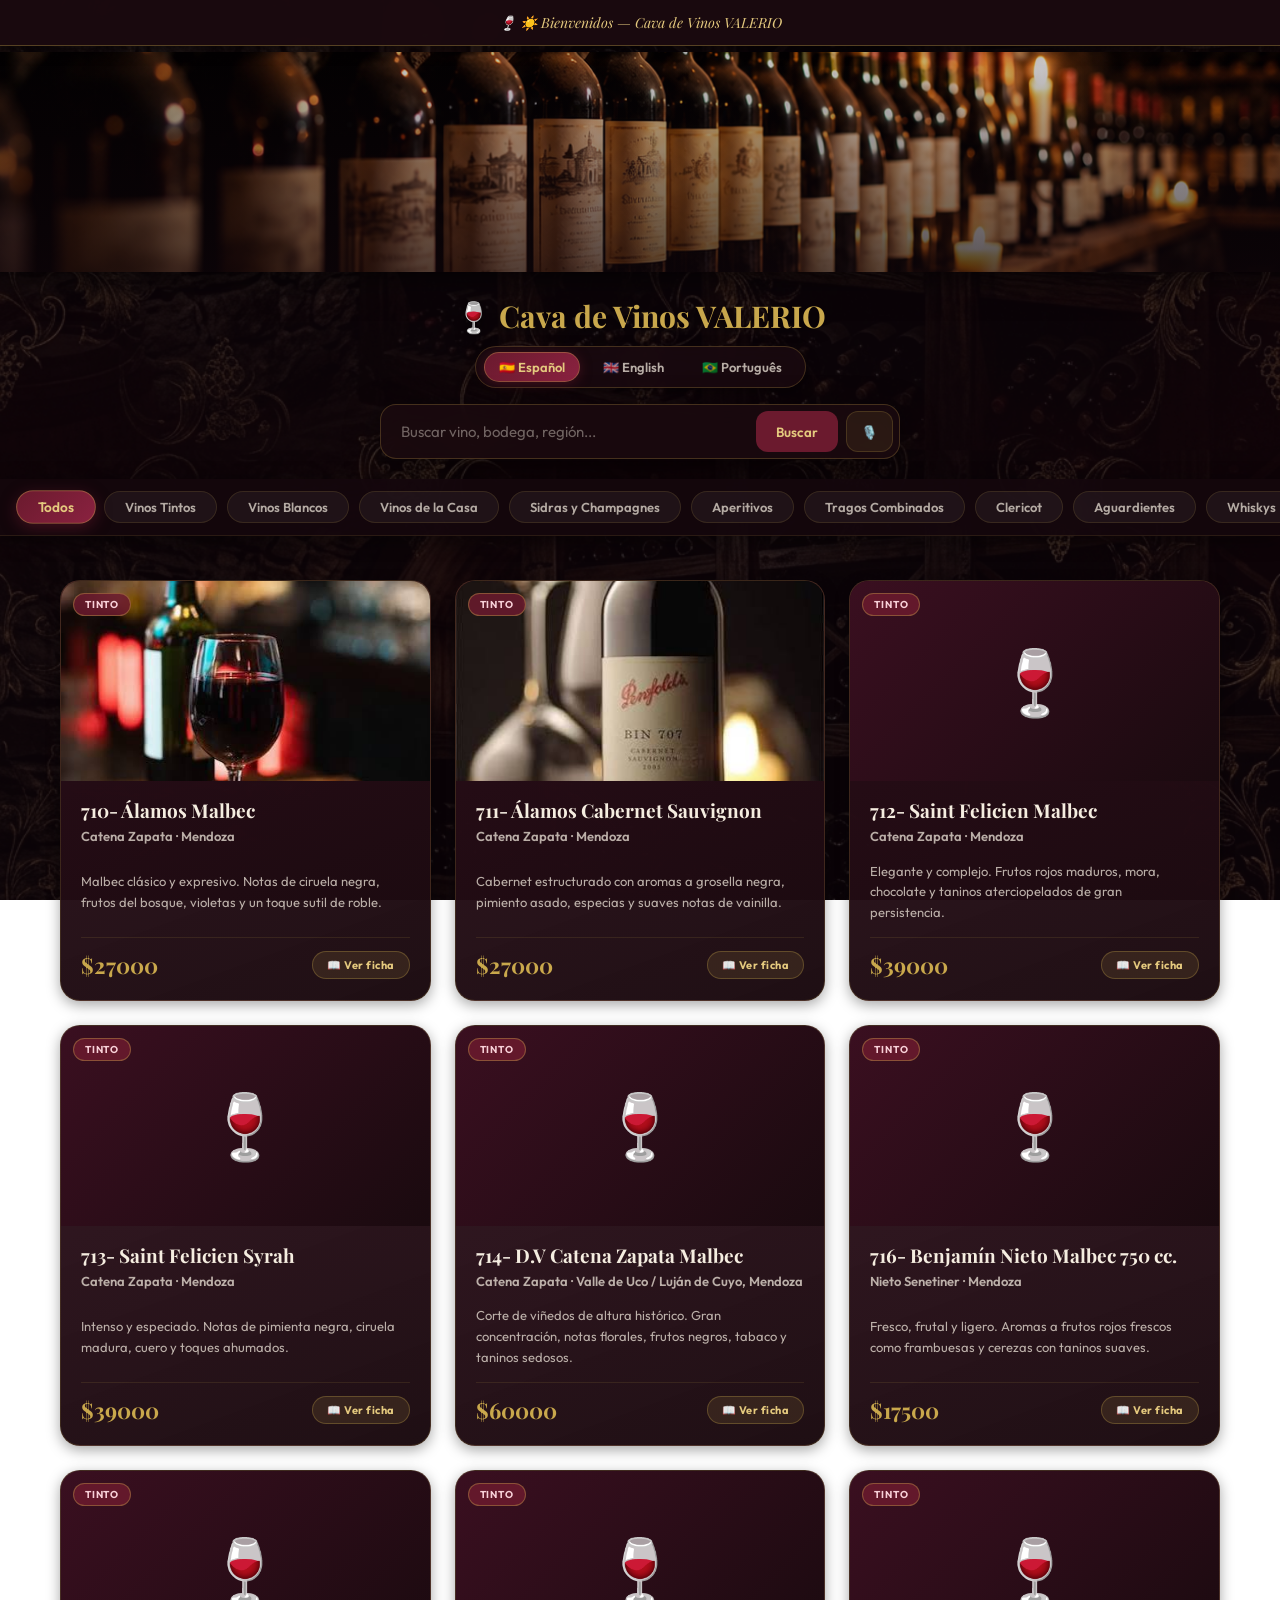
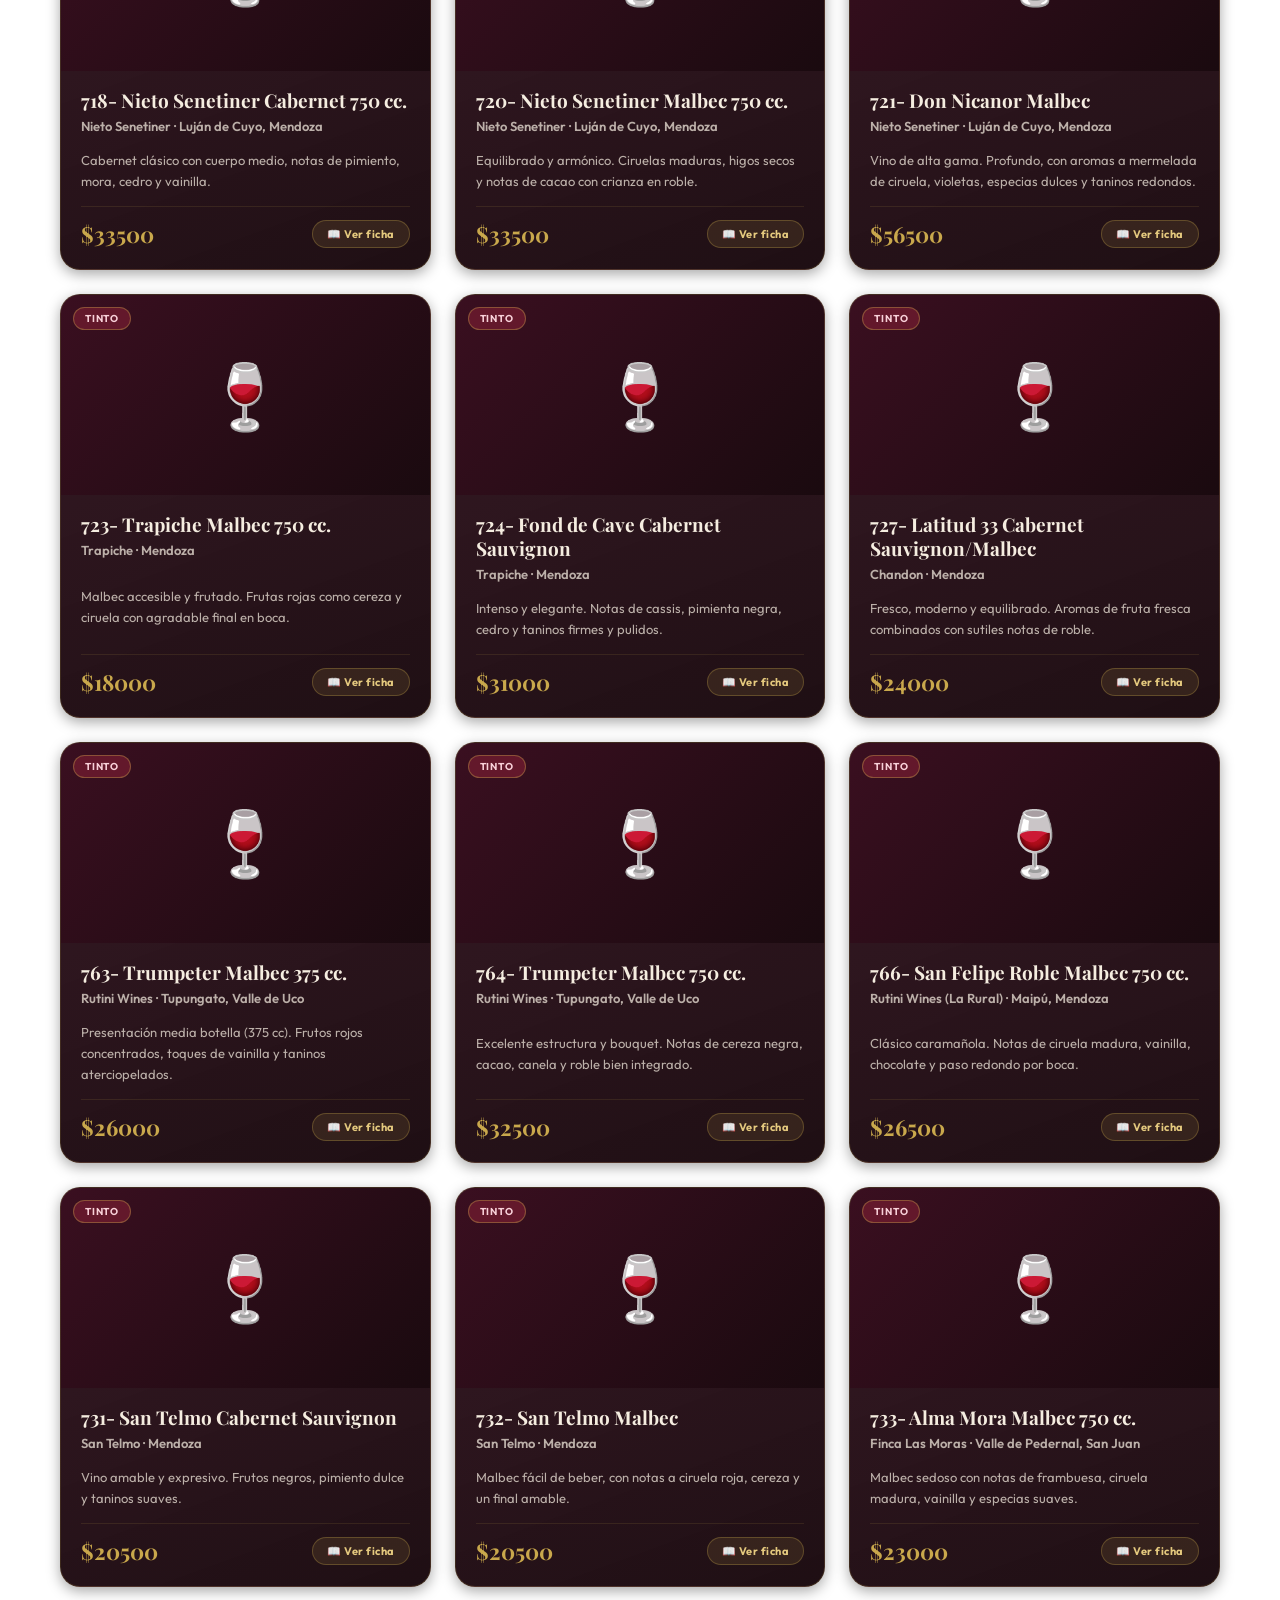
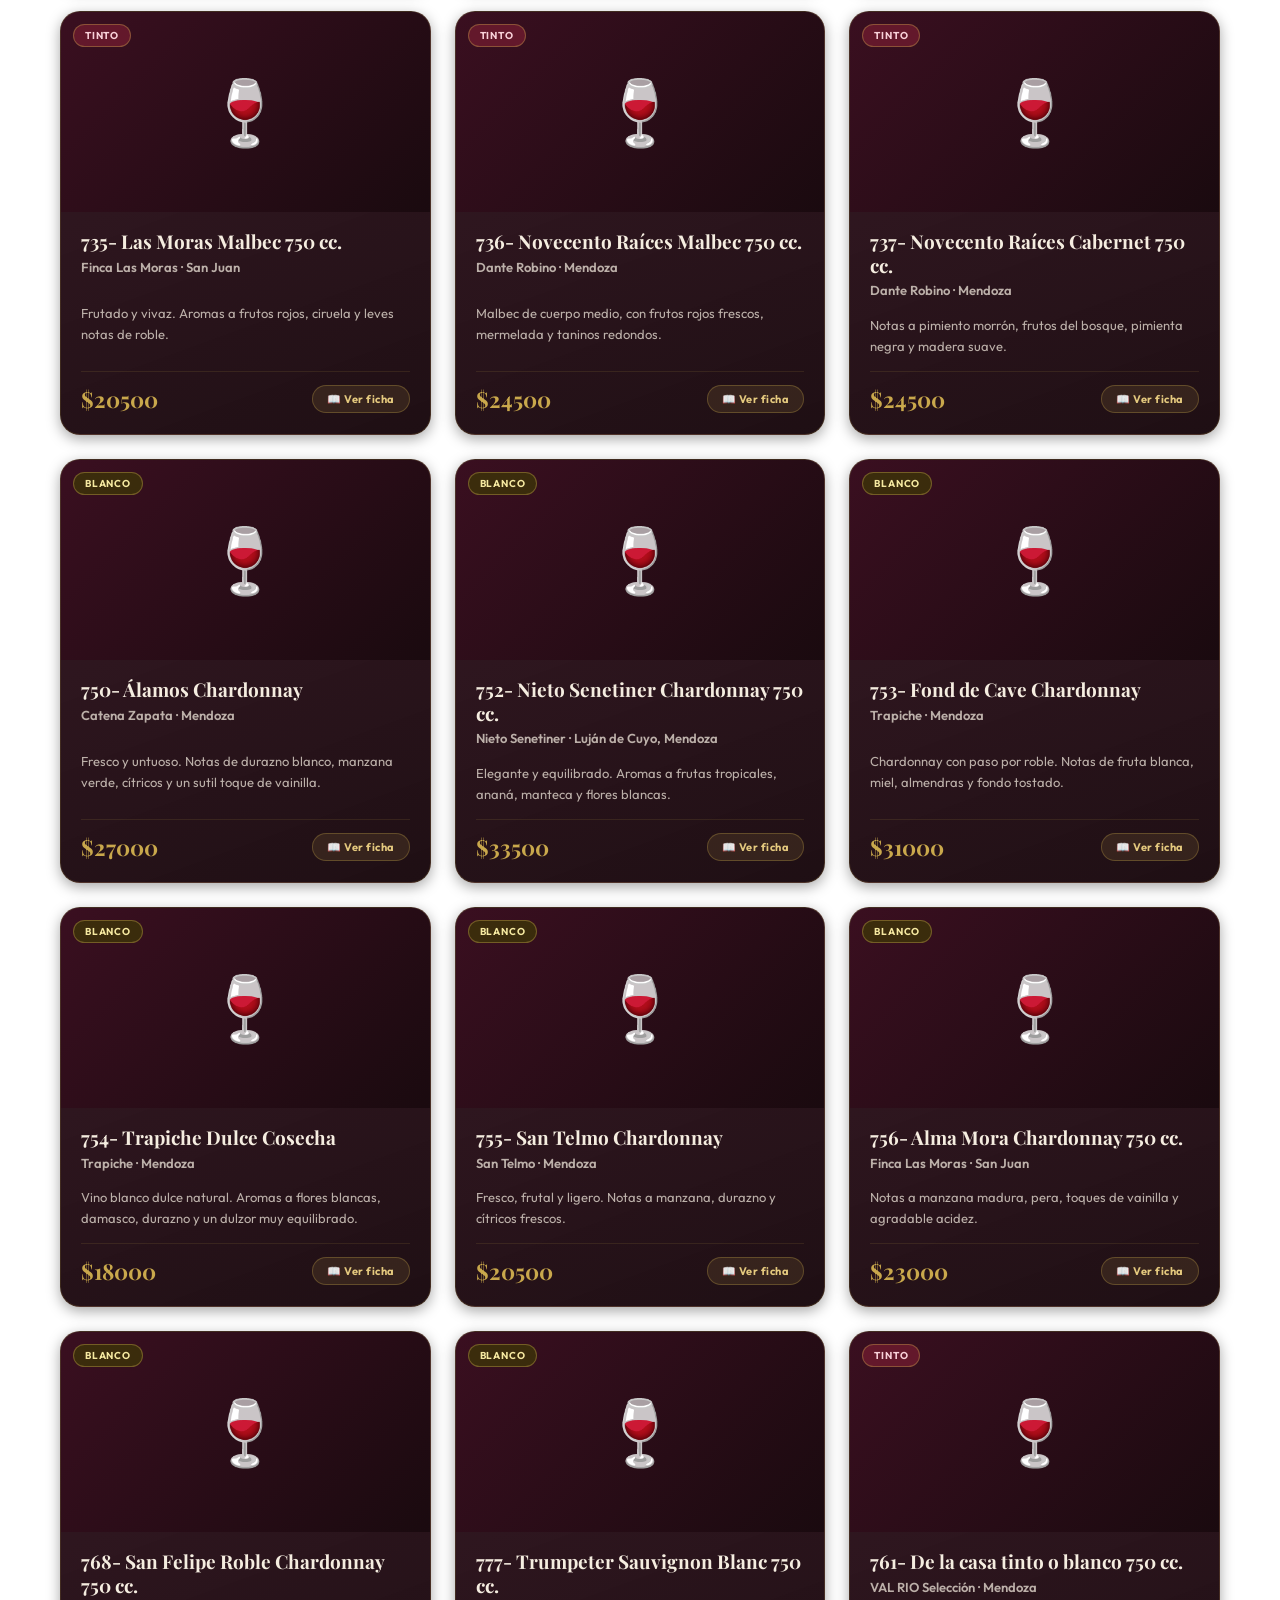
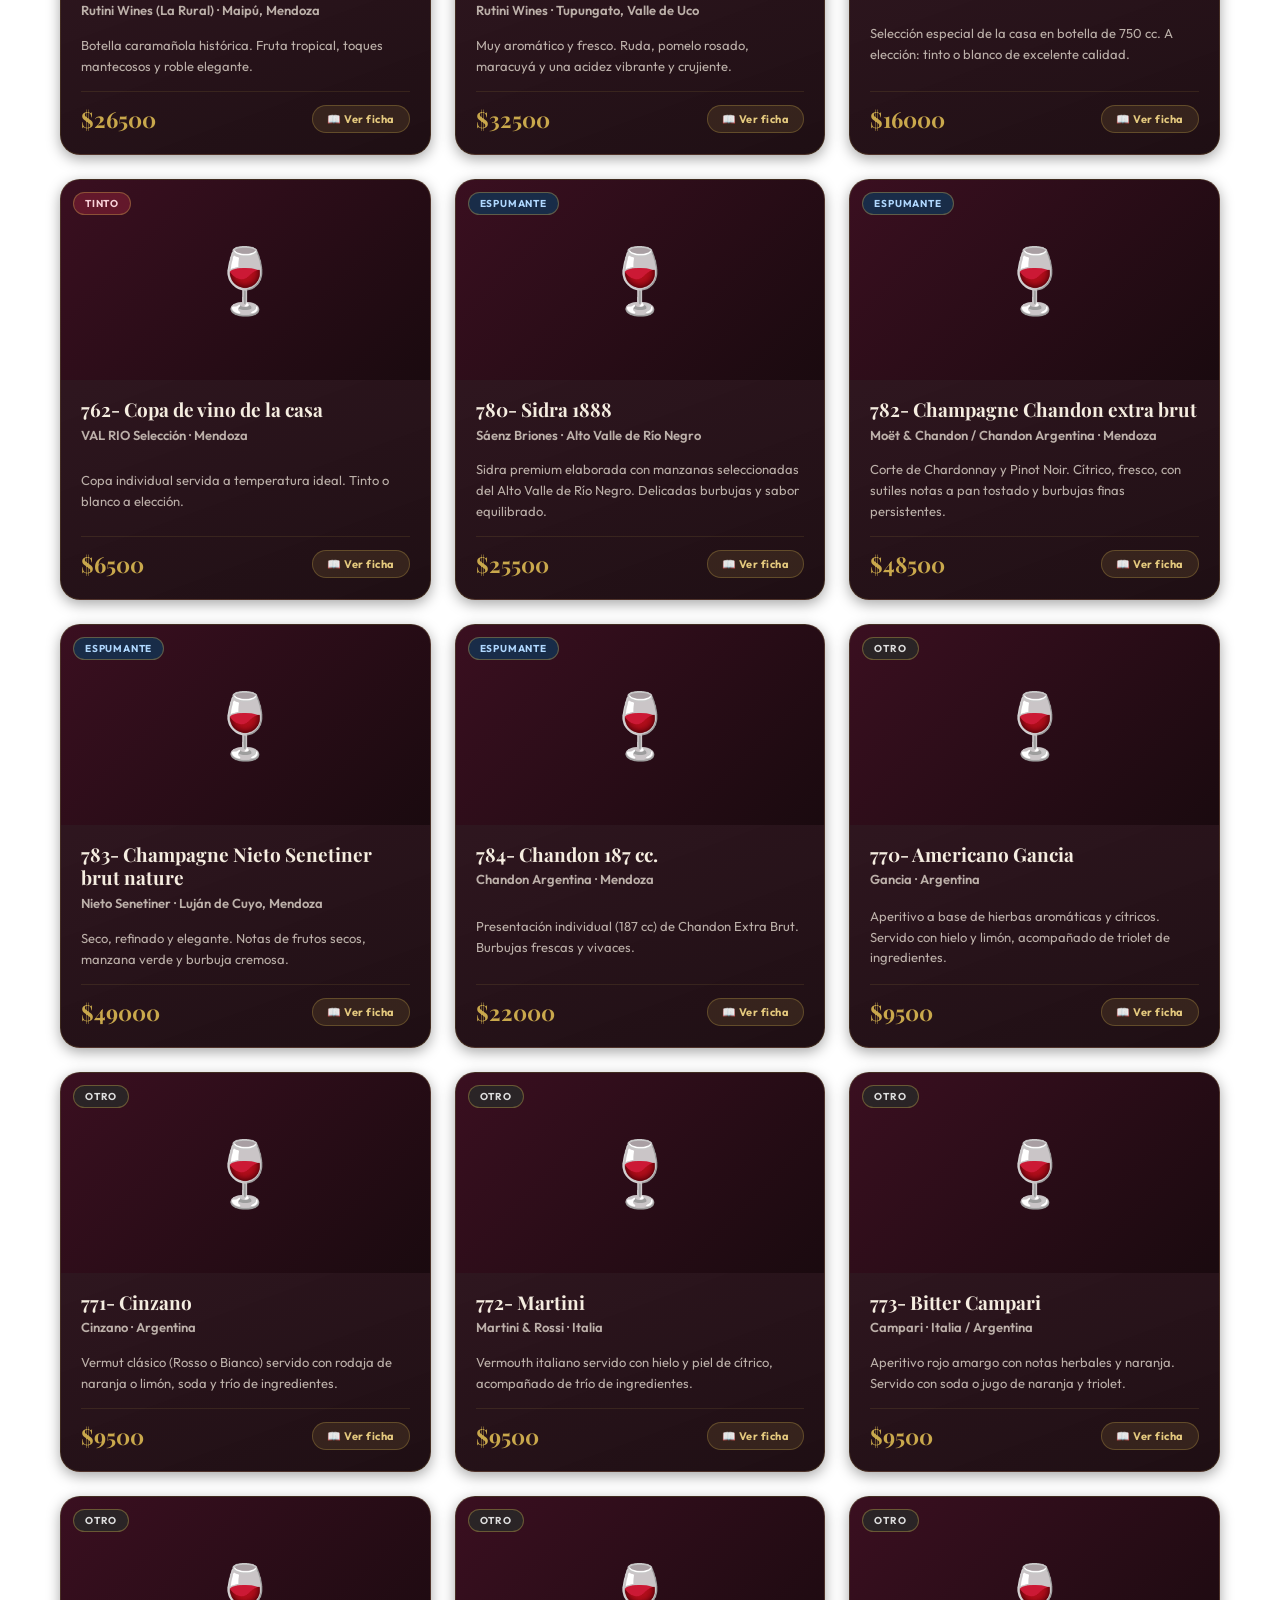
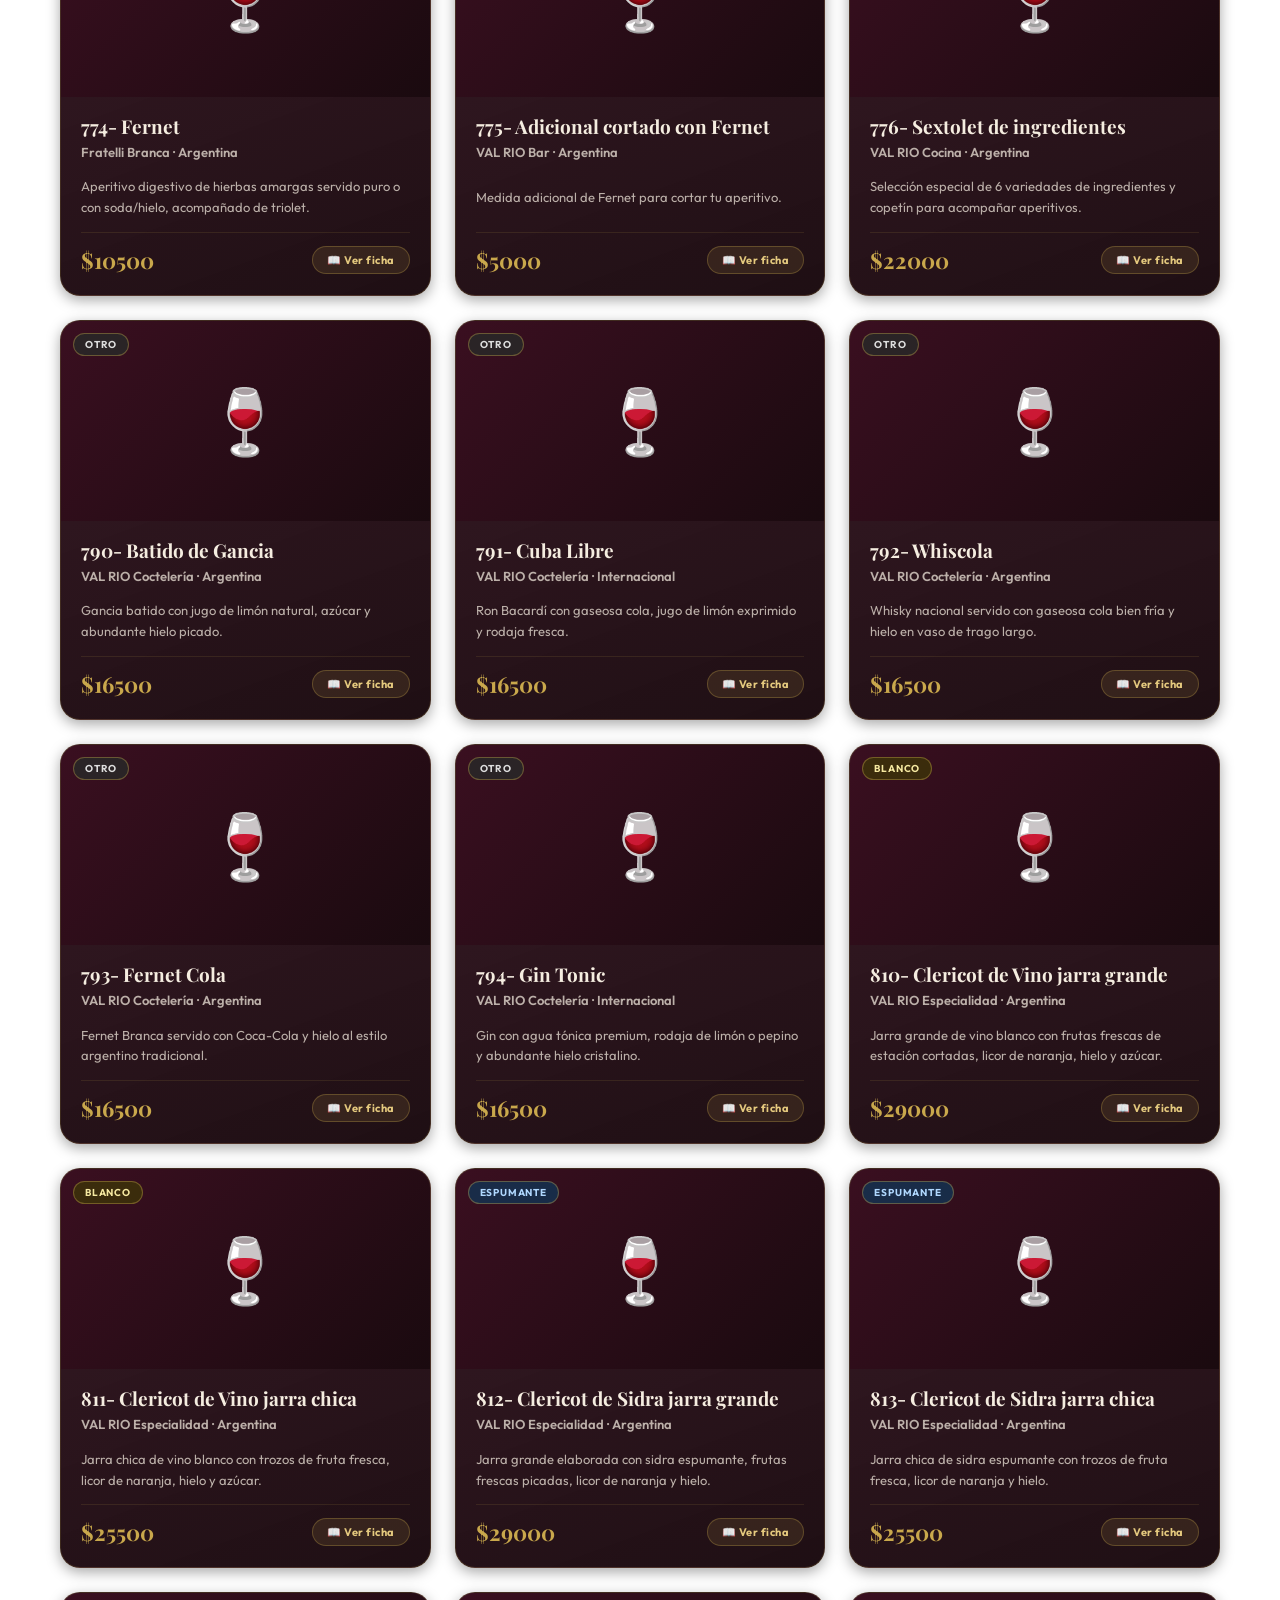
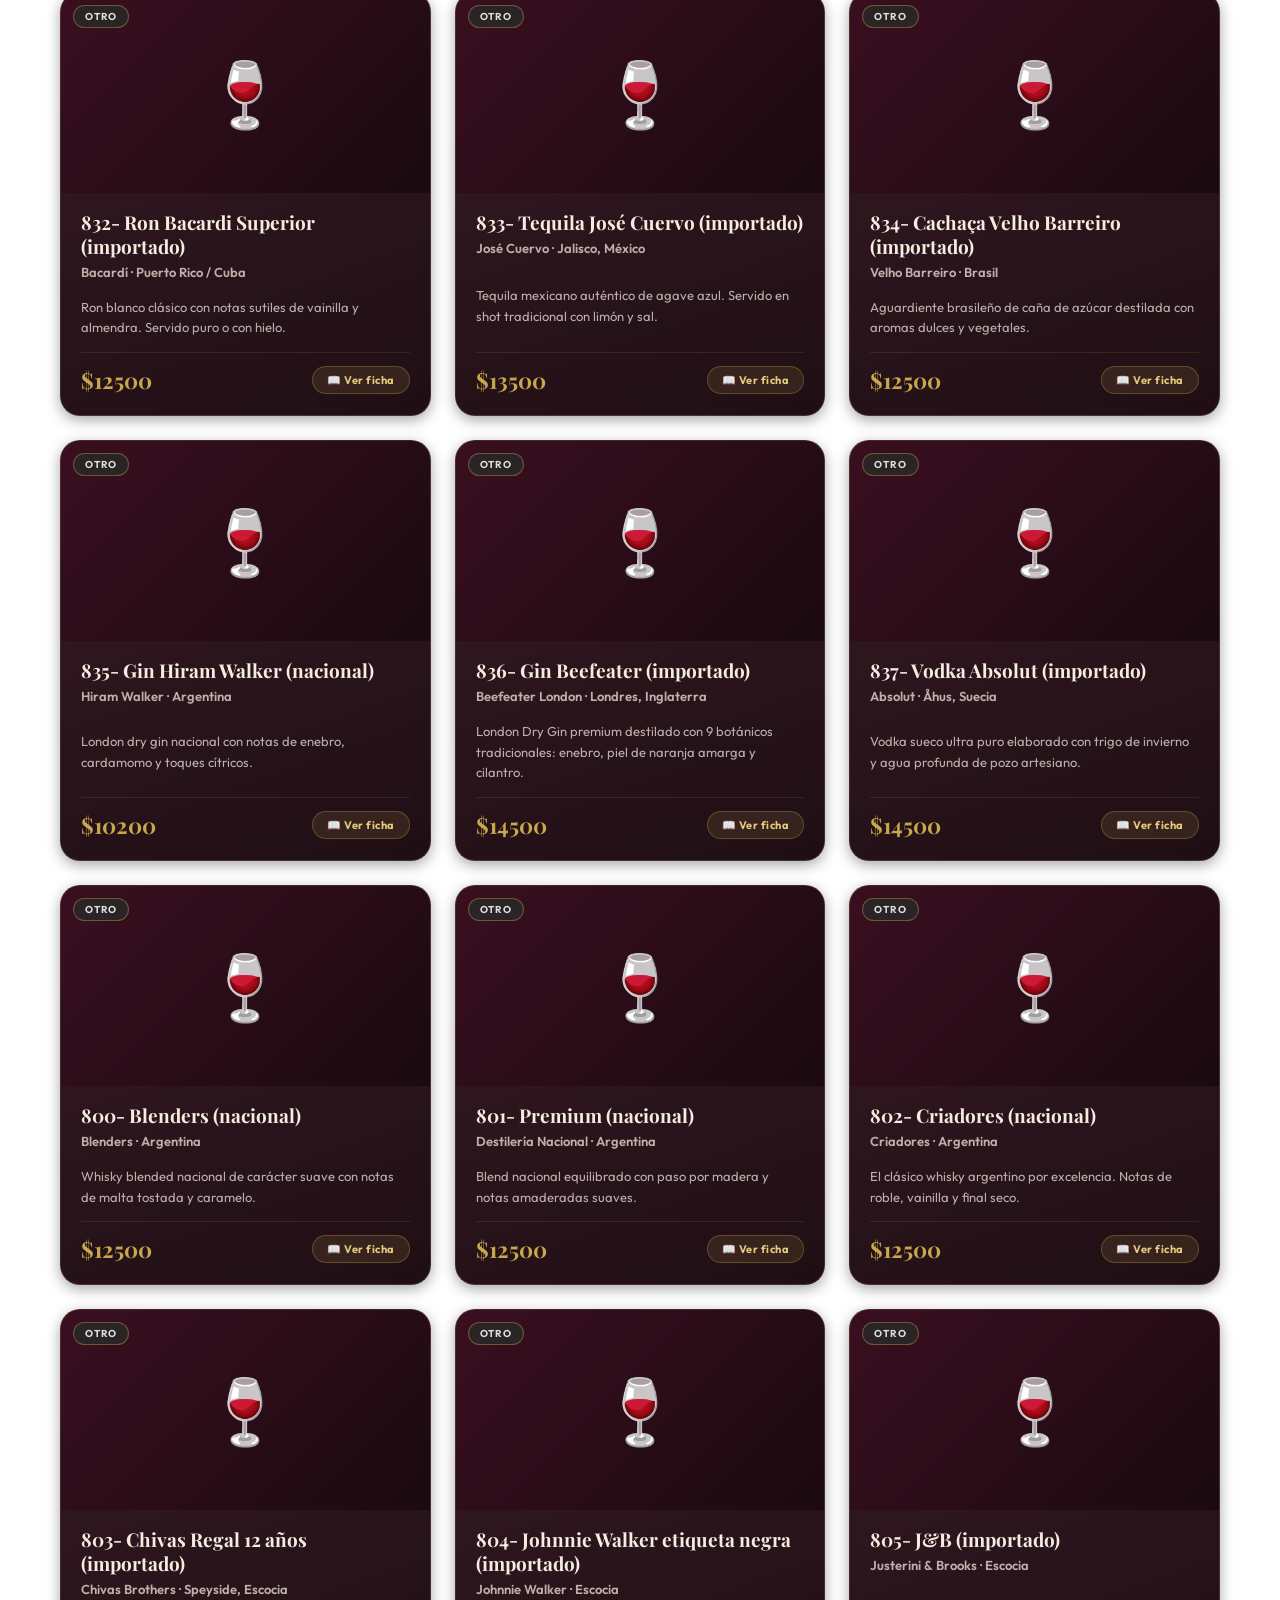
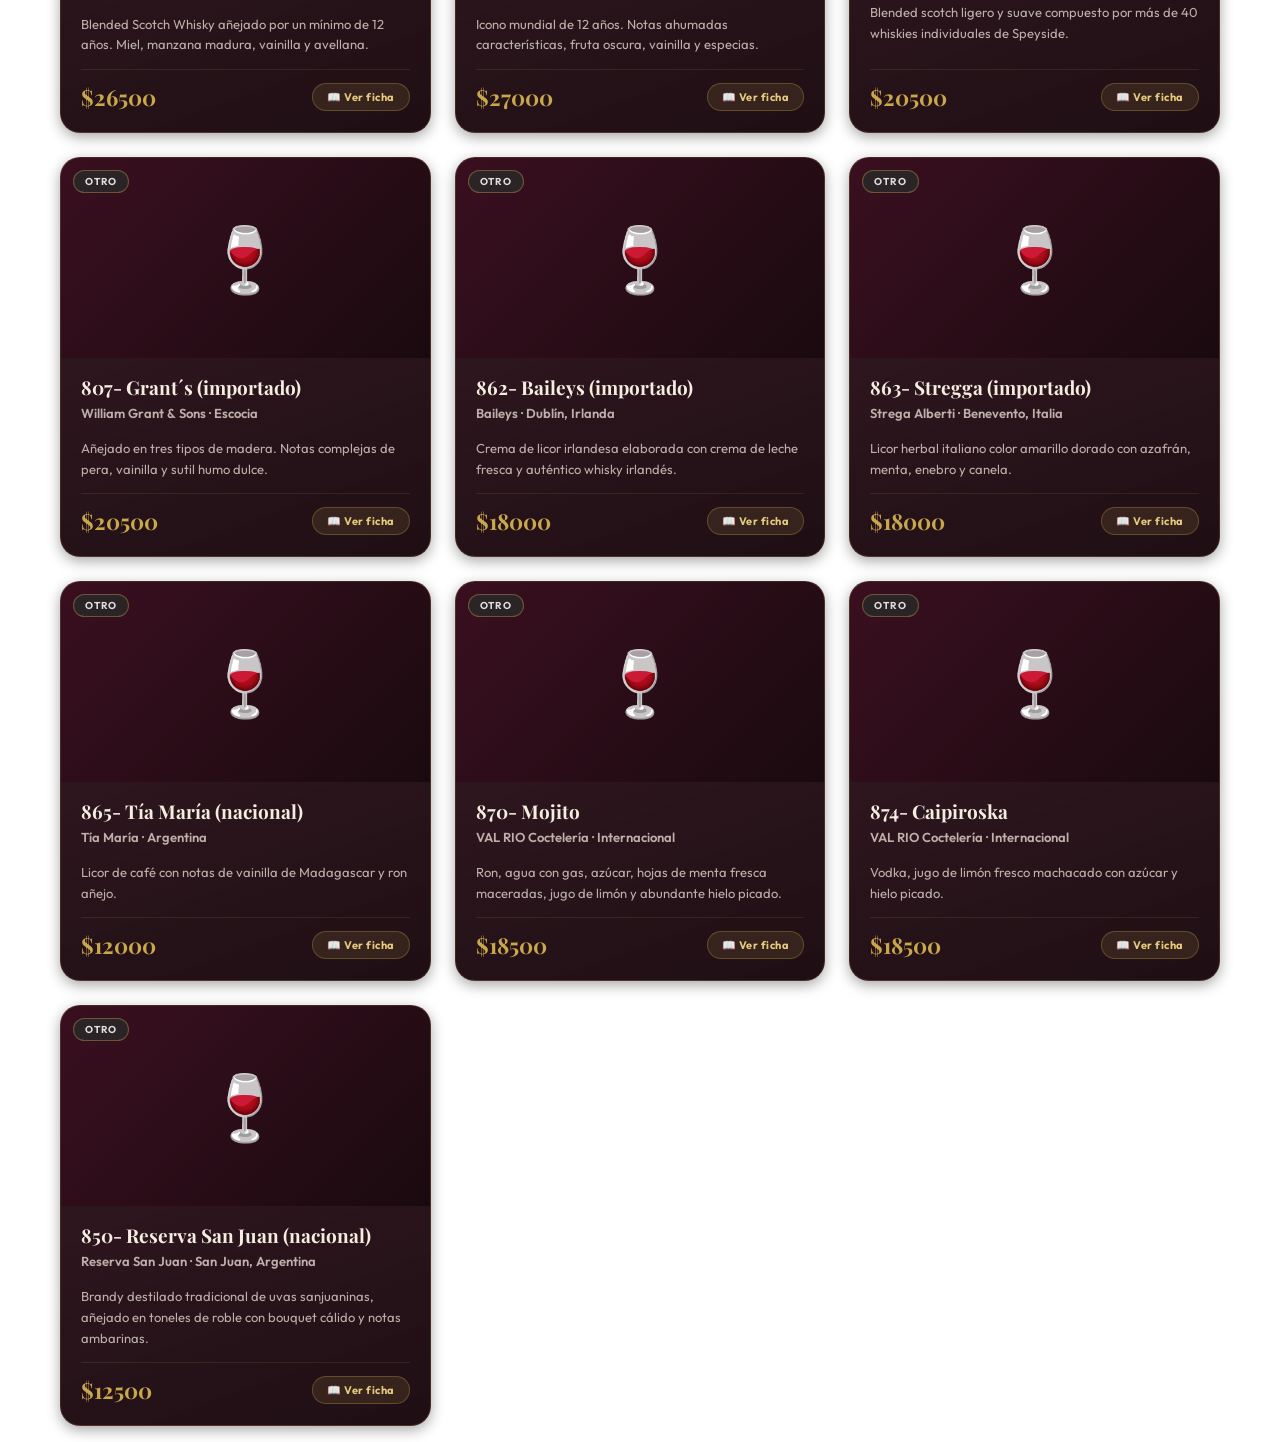
==== index.html @ 856987e1 "Update local name from 'VAL RIO' to 'VALERIO'" ====
<!DOCTYPE html>
<html lang="es">

<head>
    <meta charset="UTF-8">
    <meta name="viewport" content="width=device-width, initial-scale=1.0">
    <title>Cava de Vinos</title>
    <meta name="description"
        content="Carta digital de vinos con fichas de catador. Descubrí historia, notas de cata y maridaje de cada vino.">
    <link
        href="https://fonts.googleapis.com/css2?family=Outfit:wght@300;400;500;600;700&family=Playfair+Display:ital,wght@0,500;0,600;0,700;1,500&display=swap"
        rel="stylesheet">

    <style>
        *,
        *::before,
        *::after {
            box-sizing: border-box;
        }

        :root {
            --primary: #6b1a2e;
            /* Borgoña profundo */
            --gold: #c9a84c;
            /* Oro añejo */
            --gold-light: #e4c97e;
            /* Oro claro */
            --dark: #1a0a0f;
            /* Negro vino */
            --dark2: #2d0e1a;
            /* Vino oscuro */
            --cream: #f5ede0;
            /* Crema pergamino */
            --glass: rgba(26, 10, 15, 0.82);
            --glass-b: rgba(201, 168, 76, 0.25);
            --shadow-sm: 0 4px 14px rgba(0, 0, 0, 0.35);
            --shadow-md: 0 10px 32px rgba(0, 0, 0, 0.5);
            --shadow-lg: 0 20px 60px rgba(0, 0, 0, 0.7);
        }

        body {
            font-family: 'Outfit', sans-serif;
            background: url('img/fondo_vinos.png') repeat center center;
            background-size: cover;
            background-attachment: fixed;
            margin: 0;
            padding: 0;
            padding-top: 52px;
            color: var(--cream);
            text-align: center;
            scroll-behavior: smooth;
        }

        body::before {
            content: "";
            position: fixed;
            inset: 0;
            background: rgba(15, 5, 10, 0.72);
            z-index: -1;
            pointer-events: none;
        }

        /* ========== TELEPROMPTER ========== */
        #teleprompter {
            position: fixed;
            top: 0;
            left: 0;
            width: 100%;
            background: rgba(26, 10, 15, 0.97);
            backdrop-filter: blur(10px);
            -webkit-backdrop-filter: blur(10px);
            color: var(--gold-light);
            z-index: 2000;
            padding: 13px 16px;
            font-family: 'Playfair Display', serif;
            font-size: 14px;
            font-style: italic;
            overflow: hidden;
            border-bottom: 1px solid rgba(201, 168, 76, 0.35);
            cursor: pointer;
            box-shadow: 0 2px 12px rgba(0, 0, 0, 0.5);
        }

        #tele-wrapper {
            overflow: hidden;
            white-space: nowrap;
            width: 100%;
        }

        #tele-track {
            display: inline-block;
            white-space: nowrap;
            will-change: transform;
        }

        @keyframes scrollTele {
            from {
                transform: translateX(0);
            }

            to {
                transform: translateX(-50%);
            }
        }

        /* ========== MODAL TELEPROMPTER ========== */
        #modalTele {
            display: none;
            position: fixed;
            inset: 0;
            background: rgba(15, 5, 10, 0.7);
            backdrop-filter: blur(8px);
            -webkit-backdrop-filter: blur(8px);
            z-index: 9999;
            align-items: center;
            justify-content: center;
            padding: 20px;
        }

        .modal-tele-content {
            background: linear-gradient(145deg, #2d0e1a, #1a0a0f);
            border: 1px solid var(--glass-b);
            width: 90%;
            max-width: 500px;
            max-height: 80vh;
            overflow-y: auto;
            border-radius: 24px;
            position: relative;
            padding: 32px;
            box-shadow: var(--shadow-lg);
            animation: zoomIn 0.35s cubic-bezier(0.34, 1.56, 0.64, 1);
            text-align: left;
        }

        /* ========== MODAL VINO (FICHA DE CATADOR) ========== */
        #modalVino {
            display: none;
            position: fixed;
            inset: 0;
            background: rgba(10, 4, 8, 0.8);
            backdrop-filter: blur(12px);
            -webkit-backdrop-filter: blur(12px);
            z-index: 8888;
            align-items: flex-start;
            justify-content: center;
            padding: 20px;
            overflow-y: auto;
        }

        #modalVino.open {
            display: flex;
        }

        .modal-vino-inner {
            background: linear-gradient(160deg, #2d0e1a 0%, #1a0a0f 60%);
            border: 1px solid rgba(201, 168, 76, 0.3);
            width: 100%;
            max-width: 620px;
            border-radius: 28px;
            position: relative;
            overflow: hidden;
            box-shadow: var(--shadow-lg);
            animation: zoomIn 0.38s cubic-bezier(0.34, 1.56, 0.64, 1);
            margin: auto;
        }

        .mv-img {
            width: 100%;
            height: 260px;
            object-fit: cover;
            display: block;
        }

        .mv-img-placeholder {
            width: 100%;
            height: 260px;
            background: linear-gradient(135deg, #3a0f20, #1a0a0f);
            display: flex;
            align-items: center;
            justify-content: center;
            font-size: 80px;
        }

        .mv-badge {
            position: absolute;
            top: 16px;
            left: 16px;
            background: var(--primary);
            color: var(--gold-light);
            font-size: 11px;
            font-weight: 700;
            text-transform: uppercase;
            letter-spacing: 1px;
            padding: 5px 14px;
            border-radius: 20px;
            border: 1px solid rgba(201, 168, 76, 0.4);
        }

        .mv-close {
            position: absolute;
            top: 14px;
            right: 14px;
            background: rgba(0, 0, 0, 0.6);
            color: var(--cream);
            border: 1px solid rgba(255, 255, 255, 0.15);
            border-radius: 50%;
            width: 36px;
            height: 36px;
            display: flex;
            align-items: center;
            justify-content: center;
            font-size: 16px;
            cursor: pointer;
            transition: all 0.2s ease;
        }

        .mv-close:hover {
            background: var(--primary);
            transform: rotate(90deg);
        }

        .mv-body {
            padding: 28px 28px 32px;
        }

        .mv-tipo-row {
            display: flex;
            gap: 8px;
            flex-wrap: wrap;
            margin-bottom: 14px;
        }

        .mv-chip {
            background: rgba(201, 168, 76, 0.12);
            border: 1px solid rgba(201, 168, 76, 0.3);
            color: var(--gold-light);
            font-size: 11px;
            font-weight: 600;
            padding: 4px 12px;
            border-radius: 20px;
            text-transform: uppercase;
            letter-spacing: 0.6px;
        }

        .mv-nombre {
            font-family: 'Playfair Display', serif;
            font-size: 26px;
            font-weight: 700;
            color: var(--cream);
            margin: 0 0 4px;
            line-height: 1.2;
        }

        .mv-bodega {
            font-size: 13px;
            color: var(--gold);
            font-weight: 600;
            margin: 0 0 20px;
            letter-spacing: 0.3px;
        }

        .mv-divider {
            border: none;
            border-top: 1px solid rgba(201, 168, 76, 0.18);
            margin: 18px 0;
        }

        .mv-section-label {
            font-size: 10px;
            font-weight: 700;
            text-transform: uppercase;
            letter-spacing: 1.5px;
            color: var(--gold);
            margin: 0 0 7px;
            display: flex;
            align-items: center;
            gap: 6px;
        }

        .mv-section-label::after {
            content: '';
            flex: 1;
            height: 1px;
            background: rgba(201, 168, 76, 0.2);
        }

        .mv-text {
            font-size: 14px;
            color: rgba(245, 237, 224, 0.85);
            line-height: 1.7;
            margin: 0 0 18px;
        }

        .mv-maridaje-grid {
            display: flex;
            flex-wrap: wrap;
            gap: 8px;
            margin-bottom: 18px;
        }

        .mv-maridaje-item {
            background: rgba(107, 26, 46, 0.35);
            border: 1px solid rgba(201, 168, 76, 0.2);
            color: var(--cream);
            font-size: 12px;
            padding: 5px 12px;
            border-radius: 14px;
        }

        .mv-footer {
            display: flex;
            justify-content: space-between;
            align-items: center;
            padding-top: 14px;
            border-top: 1px solid rgba(201, 168, 76, 0.15);
        }

        .mv-price {
            font-family: 'Playfair Display', serif;
            font-size: 28px;
            font-weight: 700;
            color: var(--gold);
        }

        .mv-region {
            font-size: 12px;
            color: rgba(245, 237, 224, 0.5);
            text-align: right;
        }

        @keyframes zoomIn {
            from {
                transform: scale(0.85);
                opacity: 0;
            }

            to {
                transform: scale(1);
                opacity: 1;
            }
        }

        /* ========== HEADER ========== */
        header {
            height: 220px;
            overflow: hidden;
            position: relative;
            box-shadow: 0 4px 30px rgba(0, 0, 0, 0.6);
        }

        header img {
            width: 100%;
            height: 100%;
            object-fit: cover;
        }

        header::after {
            content: '';
            position: absolute;
            inset: 0;
            background: linear-gradient(to bottom, rgba(15, 5, 10, 0.2), rgba(15, 5, 10, 0.7));
        }

        .banner {
            margin: 24px 0 6px;
            font-family: 'Playfair Display', serif;
            font-size: 30px;
            font-weight: 700;
            color: var(--cream);
            text-shadow: 0 2px 12px rgba(0, 0, 0, 0.6);
        }

        .banner span {
            color: var(--gold);
        }

        /* ========== SELECTOR DE IDIOMA ========== */
        .lang-selector-container {
            display: flex;
            justify-content: center;
            margin: 10px auto 14px;
            padding: 0 16px;
        }

        .lang-selector {
            display: inline-flex;
            gap: 8px;
            background: rgba(26, 10, 15, 0.88);
            backdrop-filter: blur(12px);
            -webkit-backdrop-filter: blur(12px);
            border: 1px solid rgba(201, 168, 76, 0.25);
            padding: 5px 8px;
            border-radius: 22px;
            box-shadow: var(--shadow-sm);
        }

        .lang-btn {
            background: transparent;
            border: 1px solid transparent;
            color: rgba(245, 237, 224, 0.72);
            padding: 6px 14px;
            border-radius: 16px;
            font-family: 'Outfit', sans-serif;
            font-size: 13px;
            font-weight: 600;
            cursor: pointer;
            transition: all 0.25s ease;
            display: inline-flex;
            align-items: center;
            gap: 6px;
        }

        .lang-btn:hover {
            color: var(--gold-light);
            background: rgba(201, 168, 76, 0.12);
        }

        .lang-btn.active {
            background: linear-gradient(135deg, var(--primary), #8a2240);
            color: var(--gold-light);
            border: 1px solid rgba(201, 168, 76, 0.35);
            box-shadow: 0 2px 12px rgba(107, 26, 46, 0.5);
        }

        /* ========== BUSCADOR ========== */
        .search-box {
            display: flex;
            justify-content: center;
            gap: 8px;
            margin: 16px auto 20px;
            max-width: 520px;
            width: 90%;
            background: rgba(26, 10, 15, 0.85);
            backdrop-filter: blur(12px);
            -webkit-backdrop-filter: blur(12px);
            border: 1px solid rgba(201, 168, 76, 0.25);
            padding: 6px;
            border-radius: 16px;
            box-shadow: var(--shadow-md);
        }

        .search-box input {
            flex: 1;
            min-width: 0;
            border: none;
            background: transparent;
            padding: 11px 14px;
            font-size: 15px;
            color: var(--cream);
            font-family: 'Outfit', sans-serif;
            font-weight: 400;
        }

        .search-box input::placeholder {
            color: rgba(245, 237, 224, 0.4);
        }

        .search-box input:focus {
            outline: none;
        }

        .search-box button {
            background: var(--primary);
            color: var(--gold-light);
            border: none;
            border-radius: 12px;
            padding: 10px 20px;
            font-family: 'Outfit', sans-serif;
            font-weight: 600;
            cursor: pointer;
            transition: all 0.2s ease;
        }

        .search-box button:hover {
            background: #8a2240;
            transform: scale(1.02);
        }

        #btnVoice {
            background: rgba(201, 168, 76, 0.1);
            color: var(--gold-light);
            border: 1px solid rgba(201, 168, 76, 0.2);
            border-radius: 12px;
            display: flex;
            align-items: center;
            justify-content: center;
            padding: 10px 14px;
            transition: all 0.2s ease;
            cursor: pointer;
        }

        #btnVoice:hover {
            background: rgba(201, 168, 76, 0.2);
            transform: scale(1.05);
        }

        @keyframes voicePulse {
            0% {
                box-shadow: 0 0 0 0 rgba(201, 168, 76, 0.5);
            }

            70% {
                box-shadow: 0 0 0 10px rgba(201, 168, 76, 0);
            }

            100% {
                box-shadow: 0 0 0 0 rgba(201, 168, 76, 0);
            }
        }

        .recording {
            animation: voicePulse 1.5s infinite;
            background: var(--primary) !important;
            color: white !important;
        }

        /* ========== CATEGORÍAS ========== */
        #category-buttons {
            display: flex;
            flex-wrap: nowrap;
            overflow-x: auto;
            scrollbar-width: none;
            -ms-overflow-style: none;
            padding: 12px 18px;
            gap: 10px;
            position: sticky;
            top: 45px;
            background: rgba(20, 7, 13, 0.9);
            backdrop-filter: blur(18px);
            -webkit-backdrop-filter: blur(18px);
            z-index: 1000;
            box-shadow: 0 4px 20px rgba(0, 0, 0, 0.4);
            border-bottom: 1px solid rgba(201, 168, 76, 0.12);
            margin: 0 0 28px;
        }

        #category-buttons::-webkit-scrollbar {
            display: none;
        }

        #category-buttons button {
            flex: 0 0 auto;
            background: rgba(255, 255, 255, 0.05);
            color: rgba(245, 237, 224, 0.7);
            border: 1px solid rgba(201, 168, 76, 0.15);
            border-radius: 20px;
            padding: 7px 20px;
            font-family: 'Outfit', sans-serif;
            font-weight: 600;
            font-size: 13px;
            cursor: pointer;
            transition: all 0.3s cubic-bezier(0.25, 0.8, 0.25, 1);
        }

        #category-buttons button:hover {
            background: rgba(201, 168, 76, 0.12);
            border-color: rgba(201, 168, 76, 0.4);
            color: var(--gold-light);
            transform: translateY(-1px);
        }

        #category-buttons button.active-cat {
            background: linear-gradient(135deg, var(--primary), #8a2240);
            color: var(--gold-light);
            border-color: rgba(201, 168, 76, 0.4);
            box-shadow: 0 4px 14px rgba(107, 26, 46, 0.5);
            transform: scale(1.05);
        }

        /* ========== GRILLA DE VINOS ========== */
        #product-list {
            display: grid;
            grid-template-columns: repeat(auto-fill, minmax(300px, 1fr));
            gap: 24px;
            padding: 16px 20px;
            max-width: 1200px;
            margin: 0 auto;
            min-height: 300px;
        }

        .item {
            background: linear-gradient(160deg, rgba(45, 14, 26, 0.95), rgba(26, 10, 15, 0.98));
            border: 1px solid rgba(201, 168, 76, 0.18);
            border-radius: 20px;
            overflow: hidden;
            box-shadow: var(--shadow-sm);
            transition: all 0.4s cubic-bezier(0.165, 0.84, 0.44, 1);
            display: flex;
            flex-direction: column;
            text-align: left;
            position: relative;
            cursor: pointer;
        }

        .item:hover {
            transform: translateY(-8px);
            box-shadow: var(--shadow-md);
            border-color: rgba(201, 168, 76, 0.4);
        }

        .item-image-wrapper {
            width: 100%;
            height: 200px;
            overflow: hidden;
            position: relative;
            background: linear-gradient(135deg, #2d0e1a, #1a0a0f);
        }

        .item img {
            width: 100%;
            height: 100%;
            object-fit: cover;
            transition: transform 0.6s cubic-bezier(0.165, 0.84, 0.44, 1);
        }

        .item:hover img {
            transform: scale(1.07);
        }

        .item-img-placeholder {
            width: 100%;
            height: 100%;
            display: flex;
            align-items: center;
            justify-content: center;
            font-size: 64px;
            background: linear-gradient(135deg, #3a0f20, #1a0a0f);
        }

        .item-tipo-badge {
            position: absolute;
            top: 12px;
            left: 12px;
            font-size: 10px;
            font-weight: 700;
            text-transform: uppercase;
            letter-spacing: 0.8px;
            padding: 4px 11px;
            border-radius: 20px;
            border: 1px solid rgba(201, 168, 76, 0.4);
        }

        .tipo-tinto {
            background: rgba(107, 26, 46, 0.85);
            color: #f8d0d8;
        }

        .tipo-blanco {
            background: rgba(60, 50, 10, 0.85);
            color: #f5e8a0;
        }

        .tipo-rosado {
            background: rgba(120, 30, 70, 0.85);
            color: #ffc0cb;
        }

        .tipo-espumante {
            background: rgba(20, 50, 80, 0.85);
            color: #b0d8ff;
        }

        .tipo-default {
            background: rgba(40, 40, 40, 0.85);
            color: #ddd;
        }

        .item-anio-badge {
            position: absolute;
            top: 12px;
            right: 12px;
            background: rgba(201, 168, 76, 0.85);
            color: #1a0a0f;
            font-size: 11px;
            font-weight: 700;
            padding: 3px 10px;
            border-radius: 12px;
        }

        .item-content {
            padding: 18px 20px 20px;
            display: flex;
            flex-direction: column;
            flex-grow: 1;
        }

        .item h3 {
            font-family: 'Playfair Display', serif;
            font-size: 19px;
            color: var(--cream);
            margin: 0 0 3px;
            font-weight: 700;
            line-height: 1.25;
        }

        .item-bodega {
            font-size: 12px;
            color: var(--gold);
            font-weight: 600;
            margin: 0 0 10px;
        }

        .item p {
            font-size: 13px;
            color: rgba(245, 237, 224, 0.72);
            line-height: 1.6;
            margin: 0 0 14px;
            flex-grow: 1;
        }

        .item-footer {
            display: flex;
            justify-content: space-between;
            align-items: center;
            margin-top: auto;
            padding-top: 12px;
            border-top: 1px solid rgba(201, 168, 76, 0.12);
        }

        .price {
            font-size: 22px;
            font-weight: 700;
            color: var(--gold);
            margin: 0;
            font-family: 'Playfair Display', serif;
        }

        .ver-ficha-btn {
            background: rgba(201, 168, 76, 0.12);
            border: 1px solid rgba(201, 168, 76, 0.3);
            color: var(--gold-light);
            font-size: 11px;
            font-weight: 700;
            letter-spacing: 0.5px;
            padding: 6px 14px;
            border-radius: 14px;
            cursor: pointer;
            transition: all 0.2s ease;
            font-family: 'Outfit', sans-serif;
        }

        .ver-ficha-btn:hover {
            background: rgba(201, 168, 76, 0.22);
            border-color: var(--gold);
        }

        /* ========== BOTÓN SUBIR ========== */
        #btnUp {
            position: fixed;
            bottom: 24px;
            right: 24px;
            background: var(--primary);
            color: var(--gold-light);
            border: 1px solid rgba(201, 168, 76, 0.4);
            border-radius: 50%;
            width: 48px;
            height: 48px;
            display: none;
            cursor: pointer;
            z-index: 1000;
            box-shadow: 0 4px 20px rgba(107, 26, 46, 0.5);
            transition: all 0.3s ease;
            font-size: 18px;
        }

        #btnUp:hover {
            background: #8a2240;
            transform: scale(1.1);
        }

        /* ========== VOICE OVERLAY ========== */
        #voice-overlay {
            position: fixed;
            bottom: 0;
            left: 0;
            right: 0;
            background: rgba(20, 7, 13, 0.97);
            backdrop-filter: blur(16px);
            -webkit-backdrop-filter: blur(16px);
            border-top: 2px solid var(--gold);
            z-index: 3000;
            padding: 28px 20px calc(28px + env(safe-area-inset-bottom));
            box-shadow: 0 -10px 40px rgba(0, 0, 0, 0.5);
            transition: transform 0.35s cubic-bezier(0.16, 1, 0.3, 1), opacity 0.3s ease, visibility 0.3s ease;
            transform: translateY(100%);
            opacity: 0;
            visibility: hidden;
            border-top-left-radius: 24px;
            border-top-right-radius: 24px;
        }

        #voice-overlay.active {
            transform: translateY(0);
            opacity: 1;
            visibility: visible;
        }

        .voice-overlay-content {
            display: flex;
            flex-direction: column;
            align-items: center;
            justify-content: center;
            position: relative;
            max-width: 420px;
            margin: 0 auto;
        }

        .voice-mic-icon {
            font-size: 30px;
            background: linear-gradient(135deg, var(--primary), #8a2240);
            width: 68px;
            height: 68px;
            border-radius: 50%;
            display: flex;
            align-items: center;
            justify-content: center;
            color: white;
            box-shadow: 0 0 24px rgba(201, 168, 76, 0.3);
            position: relative;
            z-index: 2;
        }

        .voice-glow-ring {
            position: absolute;
            width: 70px;
            height: 70px;
            border-radius: 50%;
            background: transparent;
            border: 2px solid var(--gold);
            z-index: 1;
            animation: rippleVoice 1.8s infinite ease-out;
        }

        @keyframes rippleVoice {
            0% {
                transform: scale(1);
                opacity: 1;
            }

            100% {
                transform: scale(1.7);
                opacity: 0;
            }
        }

        #voice-status-text {
            font-family: 'Playfair Display', serif;
            color: var(--cream);
            font-size: 20px;
            margin: 14px 0 4px;
            font-weight: 600;
        }

        #voice-sub-text {
            color: rgba(245, 237, 224, 0.6);
            font-size: 13px;
            margin: 0 0 18px;
        }

        .voice-waves {
            display: flex;
            align-items: center;
            gap: 5px;
            height: 38px;
            margin-bottom: 14px;
        }

        .voice-wave {
            width: 4px;
            height: 8px;
            background: var(--gold);
            border-radius: 4px;
            animation: soundBounce 1.2s infinite ease-in-out alternate;
        }

        .voice-wave.bar-1 {
            animation-delay: 0.1s;
        }

        .voice-wave.bar-2 {
            animation-delay: 0.3s;
        }

        .voice-wave.bar-3 {
            animation-delay: 0.6s;
            height: 12px;
        }

        .voice-wave.bar-4 {
            animation-delay: 0.2s;
        }

        .voice-wave.bar-5 {
            animation-delay: 0.4s;
        }

        @keyframes soundBounce {
            0% {
                height: 8px;
            }

            100% {
                height: 36px;
                background: var(--gold-light);
            }
        }

        #btn-cancel-voice {
            position: absolute;
            top: -10px;
            right: 0;
            background: rgba(255, 255, 255, 0.08);
            border: none;
            color: var(--cream);
            border-radius: 50%;
            width: 36px;
            height: 36px;
            font-size: 14px;
            cursor: pointer;
            display: flex;
            align-items: center;
            justify-content: center;
            transition: all 0.2s;
        }

        #btn-cancel-voice:hover {
            background: rgba(255, 255, 255, 0.18);
        }

        /* ========== MODAL CLOSE GENERIC ========== */
        .modal-close-btn {
            position: absolute;
            top: 18px;
            right: 18px;
            background: rgba(201, 168, 76, 0.1);
            color: var(--gold-light);
            border: 1px solid rgba(201, 168, 76, 0.25);
            border-radius: 50%;
            width: 34px;
            height: 34px;
            display: flex;
            align-items: center;
            justify-content: center;
            font-size: 14px;
            font-weight: bold;
            cursor: pointer;
            transition: all 0.2s ease;
        }

        .modal-close-btn:hover {
            background: var(--primary);
            transform: rotate(90deg);
        }

        /* ========== RESPONSIVE ========== */
        @media(max-width:600px) {
            .banner {
                font-size: 24px;
            }

            .lang-btn {
                padding: 5px 10px;
                font-size: 12px;
            }

            #product-list {
                grid-template-columns: 1fr;
                padding: 10px;
                gap: 16px;
            }

            .item-image-wrapper {
                height: 175px;
            }

            .mv-body {
                padding: 20px 18px 24px;
            }

            .mv-nombre {
                font-size: 22px;
            }
        }

        @media(max-width:480px) {
            .search-box {
                width: 92%;
                padding: 4px;
                gap: 5px;
            }

            .search-box input {
                padding: 10px 10px;
                font-size: 15px;
            }

            .search-box button {
                padding: 8px 14px;
                font-size: 13px;
            }
        }
    </style>
</head>

<body>

    <!-- TELEPROMPTER SOMMELIER -->
    <div id="teleprompter" onclick="abrirModalTele()">
        <div id="tele-wrapper">
            <div id="tele-track">Cargando sugerencias del sommelier...</div>
        </div>
    </div>

    <!-- MODAL TELEPROMPTER -->
    <div id="modalTele">
        <div class="modal-tele-content">
            <button class="modal-close-btn" onclick="event.stopPropagation(); cerrarModalTele()">✕</button>
            <h2 id="modal-tele-title"
                style="font-family:'Playfair Display',serif; color:var(--gold); margin-top:0; font-size:22px; border-bottom: 1px solid rgba(201,168,76,0.3); padding-bottom:10px; margin-bottom:16px;">
                🍷 Sommelier Digital
            </h2>
            <div id="modal-tele-text" style="line-height:1.7; color:rgba(245,237,224,0.85);"></div>
        </div>
    </div>

    <!-- MODAL FICHA DE CATADOR -->
    <div id="modalVino">
        <div class="modal-vino-inner" id="modalVinoInner">
            <!-- Se llena dinámicamente -->
        </div>
    </div>

    <!-- HEADER -->
    <header>
        <img src="img/header_cava1.png" alt="Cava de Vinos" onerror="this.style.display='none'">
    </header>

    <div class="banner" id="banner-text">🍷 <span>Cava de Vinos</span></div>

    <!-- SELECTOR DE IDIOMA ARRIBA -->
    <div class="lang-selector-container">
        <div class="lang-selector">
            <button class="lang-btn active" id="btn-lang-es" onclick="cambiarIdioma('es')">🇪🇸 Español</button>
            <button class="lang-btn" id="btn-lang-en" onclick="cambiarIdioma('en')">🇬🇧 English</button>
            <button class="lang-btn" id="btn-lang-pt" onclick="cambiarIdioma('pt')">🇧🇷 Português</button>
        </div>
    </div>

    <!-- BUSCADOR -->
    <div class="search-box">
        <input id="search" type="text" placeholder="Buscar vino, bodega, región...">
        <button id="btnSearch">Buscar</button>
        <button id="btnVoice" title="Búsqueda por voz">🎙️</button>
    </div>

    <!-- CATEGORÍAS -->
    <div id="category-buttons"></div>

    <!-- GRILLA DE VINOS -->
    <div id="product-list"></div>

    <!-- BOTÓN SUBIR -->
    <button id="btnUp">⬆</button>

    <!-- VOICE OVERLAY -->
    <div id="voice-overlay">
        <div class="voice-overlay-content">
            <div class="voice-glow-ring"></div>
            <div class="voice-mic-icon">🎙️</div>
            <h3 id="voice-status-text">Escuchando...</h3>
            <p id="voice-sub-text">Diga el nombre del vino o bodega</p>
            <div class="voice-waves">
                <div class="voice-wave bar-1"></div>
                <div class="voice-wave bar-2"></div>
                <div class="voice-wave bar-3"></div>
                <div class="voice-wave bar-4"></div>
                <div class="voice-wave bar-5"></div>
            </div>
            <button id="btn-cancel-voice" title="Cancelar">✕</button>
        </div>
    </div>

    <script>
        const NOMBRE_LOCAL = "Cava de Vinos VALERIO";

        // Detección dinámica de GitHub
        const host = window.location.hostname;
        const pathParts = window.location.pathname.split("/");
        let USER = 'tilo-restocafe';
        let REPO = 'cava-de-vinos';
        if (host.includes(".github.io")) {
            USER = host.split(".")[0];
            REPO = pathParts[1] || "";
        }
        const isLocal = host === "localhost" || host === "127.0.0.1" || window.location.protocol === "file:";

        // ========== GESTIÓN MULTI-IDIOMA ==========
        let currentLang = localStorage.getItem('cava_lang') || 'es';

        const UI_TEXTS = {
            es: {
                searchPlaceholder: "Buscar vino, bodega, región...",
                searchBtn: "Buscar",
                todosCat: "Todos",
                verFicha: "📖 Ver ficha",
                sommelierTitle: "🍷 Sommelier Digital",
                sommelierSub: "Selección y sugerencias de hoy",
                notasCata: "🍇 Notas de Cata",
                historia: "📖 Historia",
                maridaje: "🍽️ Maridaje Recomendado",
                sinResultados: "No se encontraron vinos.",
                saludoDia: "☀️ Bienvenidos",
                saludoTarde: "🌤️ Buenas tardes",
                saludoNoche: "🌙 Buenas noches",
                vozEscuchando: "Escuchando...",
                vozSub: "Diga el nombre del vino o bodega",
                vozLang: "es-AR"
            },
            en: {
                searchPlaceholder: "Search wine, winery, region...",
                searchBtn: "Search",
                todosCat: "All",
                verFicha: "📖 View details",
                sommelierTitle: "🍷 Digital Sommelier",
                sommelierSub: "Today's selection & recommendations",
                notasCata: "🍇 Tasting Notes",
                historia: "📖 History",
                maridaje: "🍽️ Recommended Pairing",
                sinResultados: "No wines found.",
                saludoDia: "☀️ Welcome",
                saludoTarde: "🌤️ Good afternoon",
                saludoNoche: "🌙 Good evening",
                vozEscuchando: "Listening...",
                vozSub: "Say the wine or winery name",
                vozLang: "en-US"
            },
            pt: {
                searchPlaceholder: "Buscar vinho, vinícola, região...",
                searchBtn: "Buscar",
                todosCat: "Todos",
                verFicha: "📖 Ver ficha",
                sommelierTitle: "🍷 Sommelier Digital",
                sommelierSub: "Seleção e recomendações de hoje",
                notasCata: "🍇 Notas de Degustação",
                historia: "📖 História",
                maridaje: "🍽️ Harmonização Recomendada",
                sinResultados: "Nenhum vinho encontrado.",
                saludoDia: "☀️ Bem-vindos",
                saludoTarde: "🌤️ Boa tarde",
                saludoNoche: "🌙 Boa noite",
                vozEscuchando: "Ouvindo...",
                vozSub: "Diga o nome do vinho ou vinícola",
                vozLang: "pt-BR"
            }
        };

        function getJsonFileName(lang) {
            if (lang === 'en') return 'vinoing.json';
            if (lang === 'pt') return 'vinoportu.json';
            return 'vinos.json';
        }

        document.addEventListener('DOMContentLoaded', () => {

            document.title = NOMBRE_LOCAL;
            document.getElementById('banner-text').innerHTML = `🍷 <span style="color:var(--gold)">${NOMBRE_LOCAL}</span>`;

            const categoryContainer = document.getElementById('category-buttons');
            const productList = document.getElementById('product-list');
            const teleTrack = document.getElementById("tele-track");
            let vinos = [];

            function actualizarBotonesIdioma() {
                ['es', 'en', 'pt'].forEach(lang => {
                    const btn = document.getElementById(`btn-lang-${lang}`);
                    if (btn) {
                        if (lang === currentLang) btn.classList.add('active');
                        else btn.classList.remove('active');
                    }
                });
            }

            function actualizarTextosUI() {
                const t = UI_TEXTS[currentLang] || UI_TEXTS.es;
                const sInput = document.getElementById('search');
                if (sInput) sInput.placeholder = t.searchPlaceholder;
                const sBtn = document.getElementById('btnSearch');
                if (sBtn) sBtn.innerText = t.searchBtn;

                const vStatus = document.getElementById('voice-status-text');
                if (vStatus) vStatus.innerText = t.vozEscuchando;
                const vSub = document.getElementById('voice-sub-text');
                if (vSub) vSub.innerText = t.vozSub;

                const modalTitle = document.getElementById('modal-tele-title');
                if (modalTitle) modalTitle.innerText = t.sommelierTitle;
            }

            window.cambiarIdioma = function (lang) {
                if (lang === currentLang) return;
                currentLang = lang;
                localStorage.setItem('cava_lang', lang);
                actualizarBotonesIdioma();
                actualizarTextosUI();
                load();
            };

            // ========== TIPO → CLASE CSS ==========
            function tipoBadgeClass(tipo) {
                const t = (tipo || '').toLowerCase();
                if (t.includes('tinto') || t.includes('red')) return 'tipo-tinto';
                if (t.includes('blanco') || t.includes('white') || t.includes('branco')) return 'tipo-blanco';
                if (t.includes('rosado') || t.includes('rosé') || t.includes('rose')) return 'tipo-rosado';
                if (t.includes('espumante') || t.includes('sparkling') || t.includes('champagne')) return 'tipo-espumante';
                return 'tipo-default';
            }

            // ========== MODAL FICHA DE CATADOR ==========
            function abrirFicha(v) {
                const modal = document.getElementById('modalVino');
                const inner = document.getElementById('modalVinoInner');
                const t = UI_TEXTS[currentLang] || UI_TEXTS.es;

                const badgeClass = tipoBadgeClass(v.tipo);

                // Parsear maridaje como chips
                const maridajes = (v.maridaje || '').split(/[,\.]+/).map(s => s.trim()).filter(Boolean);
                const maridajeChips = maridajes.map(m => `<span class="mv-maridaje-item">${m}</span>`).join('');

                inner.innerHTML = `
                    <div style="position:relative;">
                        ${v.imagen
                        ? `<img class="mv-img" src="${v.imagen}" alt="${v.nombre}" onerror="this.style.display='none'; this.nextElementSibling.style.display='flex'">
                               <div class="mv-img-placeholder" style="display:none;">🍷</div>`
                        : `<div class="mv-img-placeholder">🍷</div>`
                    }
                        <span class="mv-badge ${badgeClass}">${v.tipo || 'Vino'}</span>
                        <button class="mv-close" onclick="cerrarFicha()">✕</button>
                    </div>
                    <div class="mv-body">
                        <div class="mv-tipo-row">
                            ${v.anio ? `<span class="mv-chip">📅 ${v.anio}</span>` : ''}
                            ${v.region ? `<span class="mv-chip">📍 ${v.region}</span>` : ''}
                            ${v.categoria ? `<span class="mv-chip">🏷️ ${v.categoria}</span>` : ''}
                        </div>
                        <h2 class="mv-nombre">${v.nombre}</h2>
                        <p class="mv-bodega">🏠 ${v.bodega || ''}</p>

                        <div class="mv-section-label">${t.notasCata}</div>
                        <p class="mv-text">${v.descripcion || ''}</p>

                        ${v.historia ? `
                        <hr class="mv-divider">
                        <div class="mv-section-label">${t.historia}</div>
                        <p class="mv-text">${v.historia}</p>
                        ` : ''}

                        ${v.maridaje ? `
                        <hr class="mv-divider">
                        <div class="mv-section-label">${t.maridaje}</div>
                        <div class="mv-maridaje-grid">${maridajeChips}</div>
                        ` : ''}

                        <div class="mv-footer">
                            <span class="mv-price">$${v.precio}</span>
                            <span class="mv-region">${v.region || ''}<br><span style="color:var(--gold); font-size:11px;">${v.anio || ''}</span></span>
                        </div>
                    </div>
                `;

                modal.classList.add('open');
                document.body.style.overflow = 'hidden';
            }

            window.cerrarFicha = function () {
                document.getElementById('modalVino').classList.remove('open');
                document.body.style.overflow = '';
            };

            document.getElementById('modalVino').addEventListener('click', function (e) {
                if (e.target === this) cerrarFicha();
            });

            // ========== TELEPROMPTER ==========
            window.abrirModalTele = function () {
                const modal = document.getElementById('modalTele');
                const contenido = document.getElementById('modal-tele-text');
                const t = UI_TEXTS[currentLang] || UI_TEXTS.es;
                const texto = teleTrack.innerText || "";
                const partes = texto.split(" — ");
                const sugerencias = partes[1] || texto;
                const lista = sugerencias.split("✦").map(s => s.trim()).filter(Boolean);
                contenido.innerHTML = `
                    <div style="display:flex; align-items:center; gap:12px; margin-bottom:18px; background:rgba(201,168,76,0.07); padding:12px 16px; border-radius:14px; border:1px solid rgba(201,168,76,0.2);">
                        <span style="font-size:30px;">🍷</span>
                        <div>
                            <p style="font-weight:700; color:var(--gold); margin:0; font-size:15px;">${t.sommelierTitle}</p>
                            <p style="font-size:11px; color:rgba(245,237,224,0.6); margin:0;">${t.sommelierSub}</p>
                        </div>
                    </div>
                    <ul style="padding-left:18px; margin:0; color:rgba(245,237,224,0.85);">
                        ${lista.map(s => `<li style="margin-bottom:10px; font-size:14px; line-height:1.6;">${s}</li>`).join('')}
                    </ul>
                `;
                modal.style.display = 'flex';
            };

            window.cerrarModalTele = function () {
                document.getElementById('modalTele').style.display = 'none';
            };

            document.getElementById('modalTele').addEventListener('click', function (e) {
                if (e.target === this) cerrarModalTele();
            });

            // ========== CARGA DE SUGERENCIAS ==========
            async function cargarTeleprompter() {
                const t = UI_TEXTS[currentLang] || UI_TEXTS.es;
                try {
                    let url = `./sugerencias.json?t=${Date.now()}`;
                    let res;
                    if (!isLocal) {
                        const ghUrl = `https://raw.githubusercontent.com/${USER}/${REPO}/main/sugerencias.json?t=${Date.now()}`;
                        try {
                            res = await fetch(ghUrl, { cache: "no-store" });
                            if (!res.ok) throw new Error();
                        } catch { res = await fetch(url, { cache: "no-store" }); }
                    } else {
                        res = await fetch(url, { cache: "no-store" });
                    }
                    const data = await res.json();
                    const localName = NOMBRE_LOCAL || data.config?.nombreLocal || "Cava de Vinos";
                    document.title = localName;

                    const hora = new Date().getHours();
                    const saludo = hora < 12 ? t.saludoDia : hora < 19 ? t.saludoTarde : t.saludoNoche;
                    const sugs = data[currentLang] || data["es"] || [];
                    const texto = saludo + " — " + sugs.join("   ✦   ");
                    teleTrack.innerHTML = texto + "   ✦   " + texto;
                    iniciarScroll();
                } catch (e) {
                    const hora = new Date().getHours();
                    const saludo = hora < 12 ? t.saludoDia : hora < 19 ? t.saludoTarde : t.saludoNoche;
                    teleTrack.textContent = `🍷 ${saludo} — ${NOMBRE_LOCAL}`;
                    iniciarScroll();
                }
            }

            function iniciarScroll() {
                teleTrack.style.animation = "none";
                setTimeout(() => {
                    const vel = 52;
                    const ancho = teleTrack.scrollWidth / 2;
                    teleTrack.style.animation = `scrollTele ${ancho / vel}s linear infinite`;
                }, 100);
            }

            // ========== CARGA DE VINOS MULTI-IDIOMA ==========
            async function load() {
                const targetJson = getJsonFileName(currentLang);
                try {
                    let url = `./${targetJson}?t=${Date.now()}`;
                    let res;
                    if (!isLocal) {
                        const ghUrl = `https://raw.githubusercontent.com/${USER}/${REPO}/main/${targetJson}?t=${Date.now()}`;
                        try {
                            res = await fetch(ghUrl, { cache: "no-store" });
                            if (!res.ok) throw new Error();
                        } catch { res = await fetch(url, { cache: "no-store" }); }
                    } else {
                        res = await fetch(url, { cache: "no-store" });
                    }

                    if (!res.ok && targetJson !== 'vinos.json') {
                        // Fallback a vinos.json si el archivo en otro idioma aún no existe
                        const fallbackUrl = isLocal ? `./vinos.json?t=${Date.now()}` : `https://raw.githubusercontent.com/${USER}/${REPO}/main/vinos.json?t=${Date.now()}`;
                        res = await fetch(fallbackUrl, { cache: "no-store" });
                    }

                    const data = await res.json();
                    vinos = data.map(v => ({
                        id: v.id || '',
                        nombre: v.nombre || v.name || v.nome || 'Sin nombre',
                        bodega: v.bodega || v.winery || '',
                        region: v.region || '',
                        anio: v.anio || v.year || v.ano || '',
                        tipo: v.tipo || v.type || 'Tinto',
                        precio: v.precio || v.price || v.preco || '0',
                        imagen: v.imagen || v.image || v.imagem || '',
                        descripcion: v.descripcion || v.description || v.descricao || '',
                        historia: v.historia || v.history || '',
                        maridaje: v.maridaje || v.pairing || v.harmonizacao || '',
                        categoria: v.categoria || v.category || 'Vinos'
                    }));
                    renderCategorias();
                    render(vinos);
                    cargarTeleprompter();
                } catch (e) {
                    console.error("Error cargando vinos:", e);
                    const t = UI_TEXTS[currentLang] || UI_TEXTS.es;
                    productList.innerHTML = `
                        <div style="grid-column:1/-1; padding:50px; text-align:center;">
                            <span style="font-size:48px;">🍷</span>
                            <p style="color:var(--gold); font-weight:600; margin-top:12px;">${t.sinResultados}</p>
                        </div>`;
                }
            }

            // ========== RENDER TARJETAS ==========
            function render(arr) {
                const t = UI_TEXTS[currentLang] || UI_TEXTS.es;
                if (!arr.length) {
                    productList.innerHTML = `
                        <div style="grid-column:1/-1; padding:50px; text-align:center;">
                            <span style="font-size:40px;">🔎</span>
                            <p style="color:rgba(245,237,224,0.6); font-weight:500; margin-top:10px;">${t.sinResultados}</p>
                        </div>`;
                    return;
                }

                productList.innerHTML = arr.map((v, i) => {
                    const badgeClass = tipoBadgeClass(v.tipo);
                    const imgHtml = v.imagen
                        ? `<img src="${v.imagen}" alt="${v.nombre}" loading="lazy" onerror="this.style.display='none'; this.nextElementSibling.style.display='flex'">`
                        : '';
                    return `
                    <div class="item" onclick="abrirFichaById('${v.id}')" data-id="${v.id}" style="animation: fadeUp 0.4s ease ${i * 0.05}s both;">
                        <div class="item-image-wrapper">
                            ${imgHtml}
                            <div class="item-img-placeholder" style="${v.imagen ? 'display:none;' : ''}">🍷</div>
                            <span class="item-tipo-badge ${badgeClass}">${v.tipo}</span>
                            ${v.anio ? `<span class="item-anio-badge">${v.anio}</span>` : ''}
                        </div>
                        <div class="item-content">
                            <h3>${v.nombre}</h3>
                            <p class="item-bodega">${v.bodega}${v.region ? ' · ' + v.region : ''}</p>
                            <p>${v.descripcion}</p>
                            <div class="item-footer">
                                <span class="price">$${v.precio}</span>
                                <button class="ver-ficha-btn" onclick="event.stopPropagation(); abrirFichaById('${v.id}')">${t.verFicha}</button>
                            </div>
                        </div>
                    </div>`;
                }).join('');
            }

            window.abrirFichaById = function (id) {
                const v = vinos.find(x => x.id === id);
                if (v) abrirFicha(v);
            };

            // ========== CATEGORÍAS ==========
            function renderCategorias() {
                const t = UI_TEXTS[currentLang] || UI_TEXTS.es;
                const cats = [t.todosCat, ...new Set(vinos.map(v => v.categoria).filter(Boolean))];
                categoryContainer.innerHTML = cats.map((cat, idx) => `
                    <button class="${idx === 0 ? 'active-cat' : ''}" data-cat="${cat}">${cat}</button>
                `).join('');
                document.querySelectorAll('#category-buttons button').forEach(btn => {
                    btn.addEventListener('click', () => filtrarCat(btn.dataset.cat, btn));
                });
            }

            window.filtrarCat = function (cat, btn) {
                const t = UI_TEXTS[currentLang] || UI_TEXTS.es;
                document.querySelectorAll('#category-buttons button').forEach(b => b.classList.remove('active-cat'));
                btn.classList.add('active-cat');
                const filtrados = (cat === t.todosCat || cat === "Todos" || cat === "All") ? vinos : vinos.filter(v => v.categoria === cat);
                render(filtrados);
                window.scrollTo({ top: productList.offsetTop - 120, behavior: "smooth" });
            };

            // ========== BUSCADOR ==========
            function norm(txt) {
                return (txt || '').toLowerCase().normalize("NFD").replace(/[\u0300-\u036f]/g, "");
            }
            function filtrar() {
                const q = norm(document.getElementById('search').value);
                render(vinos.filter(v =>
                    norm(v.nombre).includes(q) ||
                    norm(v.bodega).includes(q) ||
                    norm(v.region).includes(q) ||
                    norm(v.descripcion).includes(q) ||
                    norm(v.categoria).includes(q)
                ));
            }
            document.getElementById('btnSearch').onclick = () => { filtrar(); window.scrollTo({ top: productList.offsetTop - 120, behavior: "smooth" }); };
            document.getElementById('search').addEventListener('keyup', e => { filtrar(); if (e.key === 'Enter') window.scrollTo({ top: productList.offsetTop - 120, behavior: "smooth" }); });

            // ========== VOZ ==========
            const btnVoice = document.getElementById('btnVoice');
            const voiceOverlay = document.getElementById('voice-overlay');
            const SR = window.SpeechRecognition || window.webkitSpeechRecognition;
            if (SR) {
                const rec = new SR();
                rec.continuous = false; rec.interimResults = false;
                const close = () => { btnVoice.textContent = "🎙️"; btnVoice.classList.remove("recording"); voiceOverlay.classList.remove('active'); };
                rec.onstart = () => { btnVoice.classList.add("recording"); voiceOverlay.classList.add('active'); };
                rec.onend = close; rec.onerror = close;
                rec.onresult = e => { document.getElementById('search').value = e.results[0][0].transcript; filtrar(); window.scrollTo({ top: productList.offsetTop - 120, behavior: "smooth" }); };
                btnVoice.onclick = () => {
                    const t = UI_TEXTS[currentLang] || UI_TEXTS.es;
                    rec.lang = t.vozLang || 'es-AR';
                    rec.start();
                };
                document.getElementById('btn-cancel-voice').onclick = () => { rec.abort(); close(); };
            } else { btnVoice.style.display = 'none'; }

            // ========== SCROLL UP ==========
            window.addEventListener('scroll', () => {
                document.getElementById('btnUp').style.display = window.scrollY > 400 ? "block" : "none";
            });
            document.getElementById('btnUp').onclick = () => window.scrollTo({ top: 0, behavior: "smooth" });

            // ========== ANIMACIÓN FADE UP ==========
            const style = document.createElement('style');
            style.textContent = `@keyframes fadeUp { from { opacity:0; transform: translateY(20px); } to { opacity:1; transform: translateY(0); } }`;
            document.head.appendChild(style);

            // ========== LIVE PREVIEW ADMIN ==========
            window.addEventListener('message', e => {
                if (e.data && e.data.type === "updateSuggestions") {
                    const sugs = e.data.sugerencias || [];
                    const t = UI_TEXTS[currentLang] || UI_TEXTS.es;
                    const hora = new Date().getHours();
                    const saludo = hora < 12 ? t.saludoDia : hora < 19 ? t.saludoTarde : t.saludoNoche;
                    const texto = saludo + " — " + sugs.join("   ✦   ");
                    teleTrack.innerHTML = texto + "   ✦   " + texto;
                    iniciarScroll();
                }
            });

            actualizarBotonesIdioma();
            actualizarTextosUI();
            load();
        });
    </script>

</body>

</html>
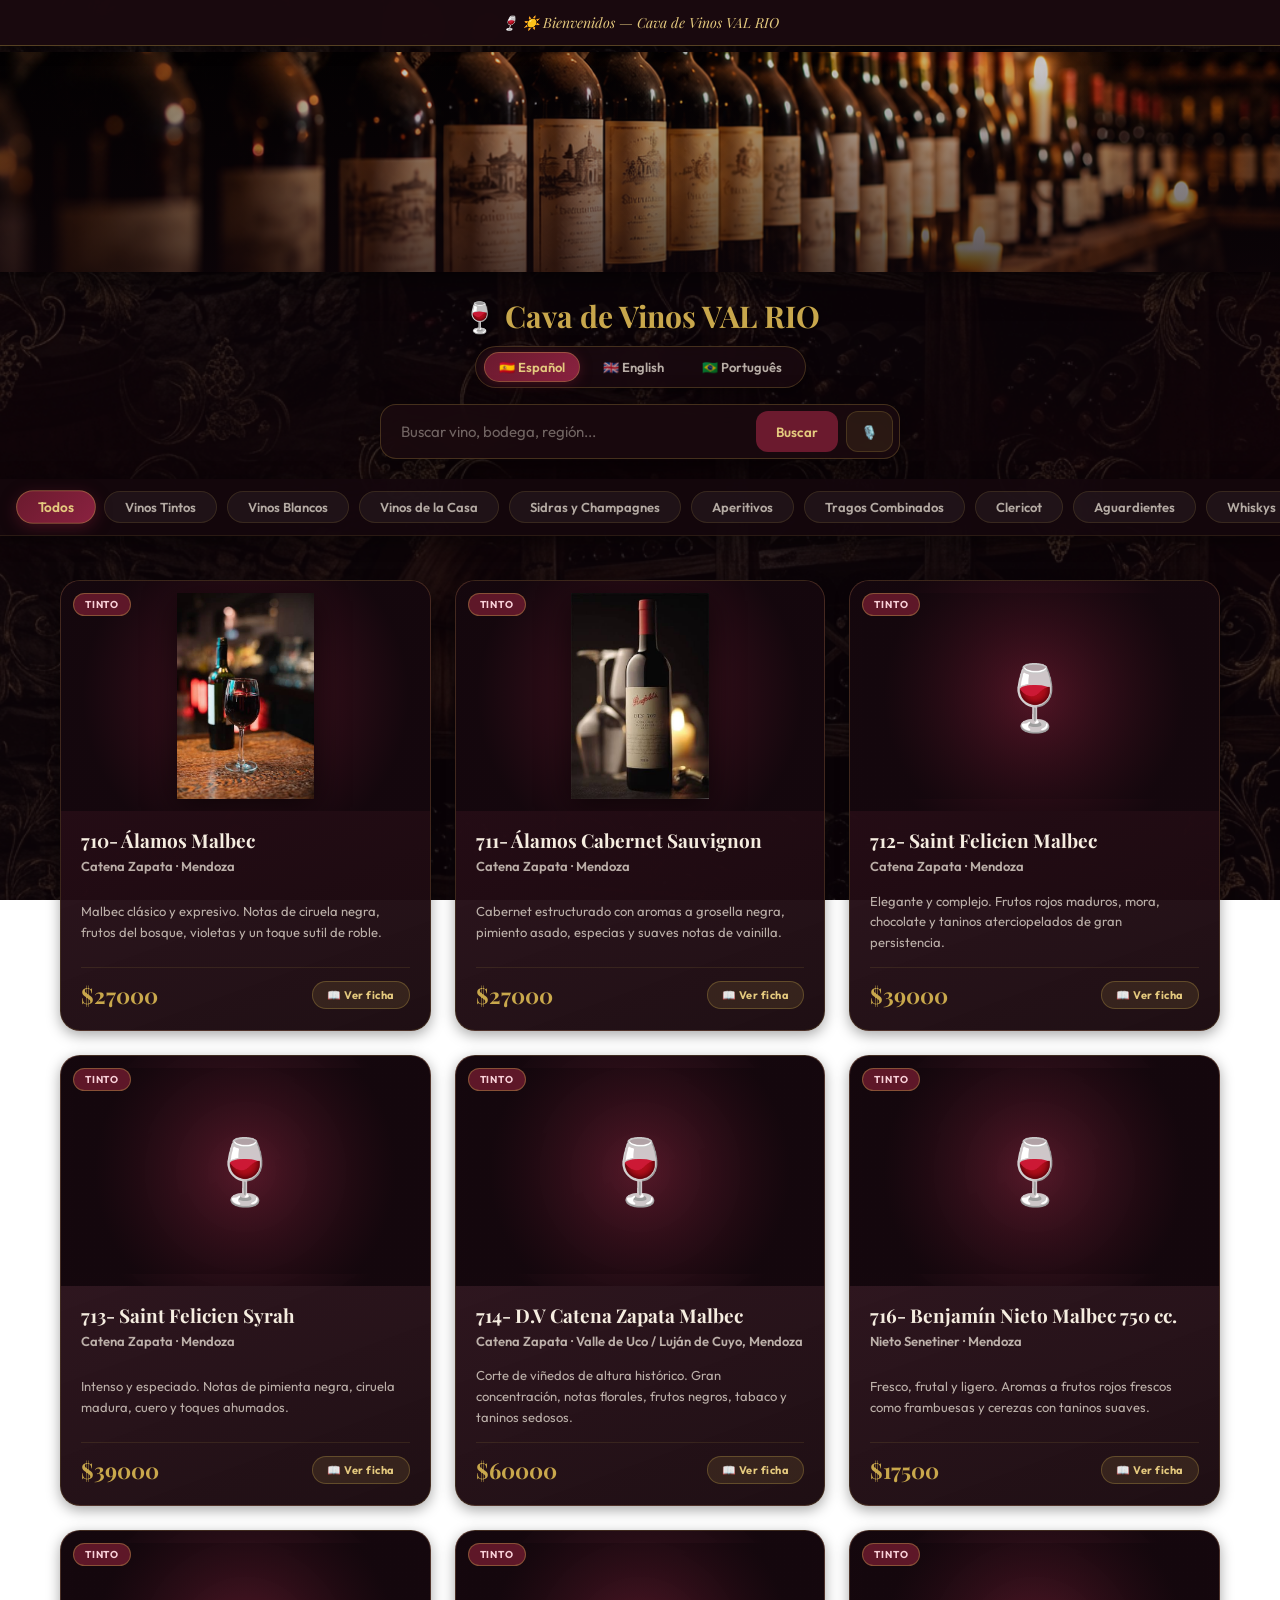
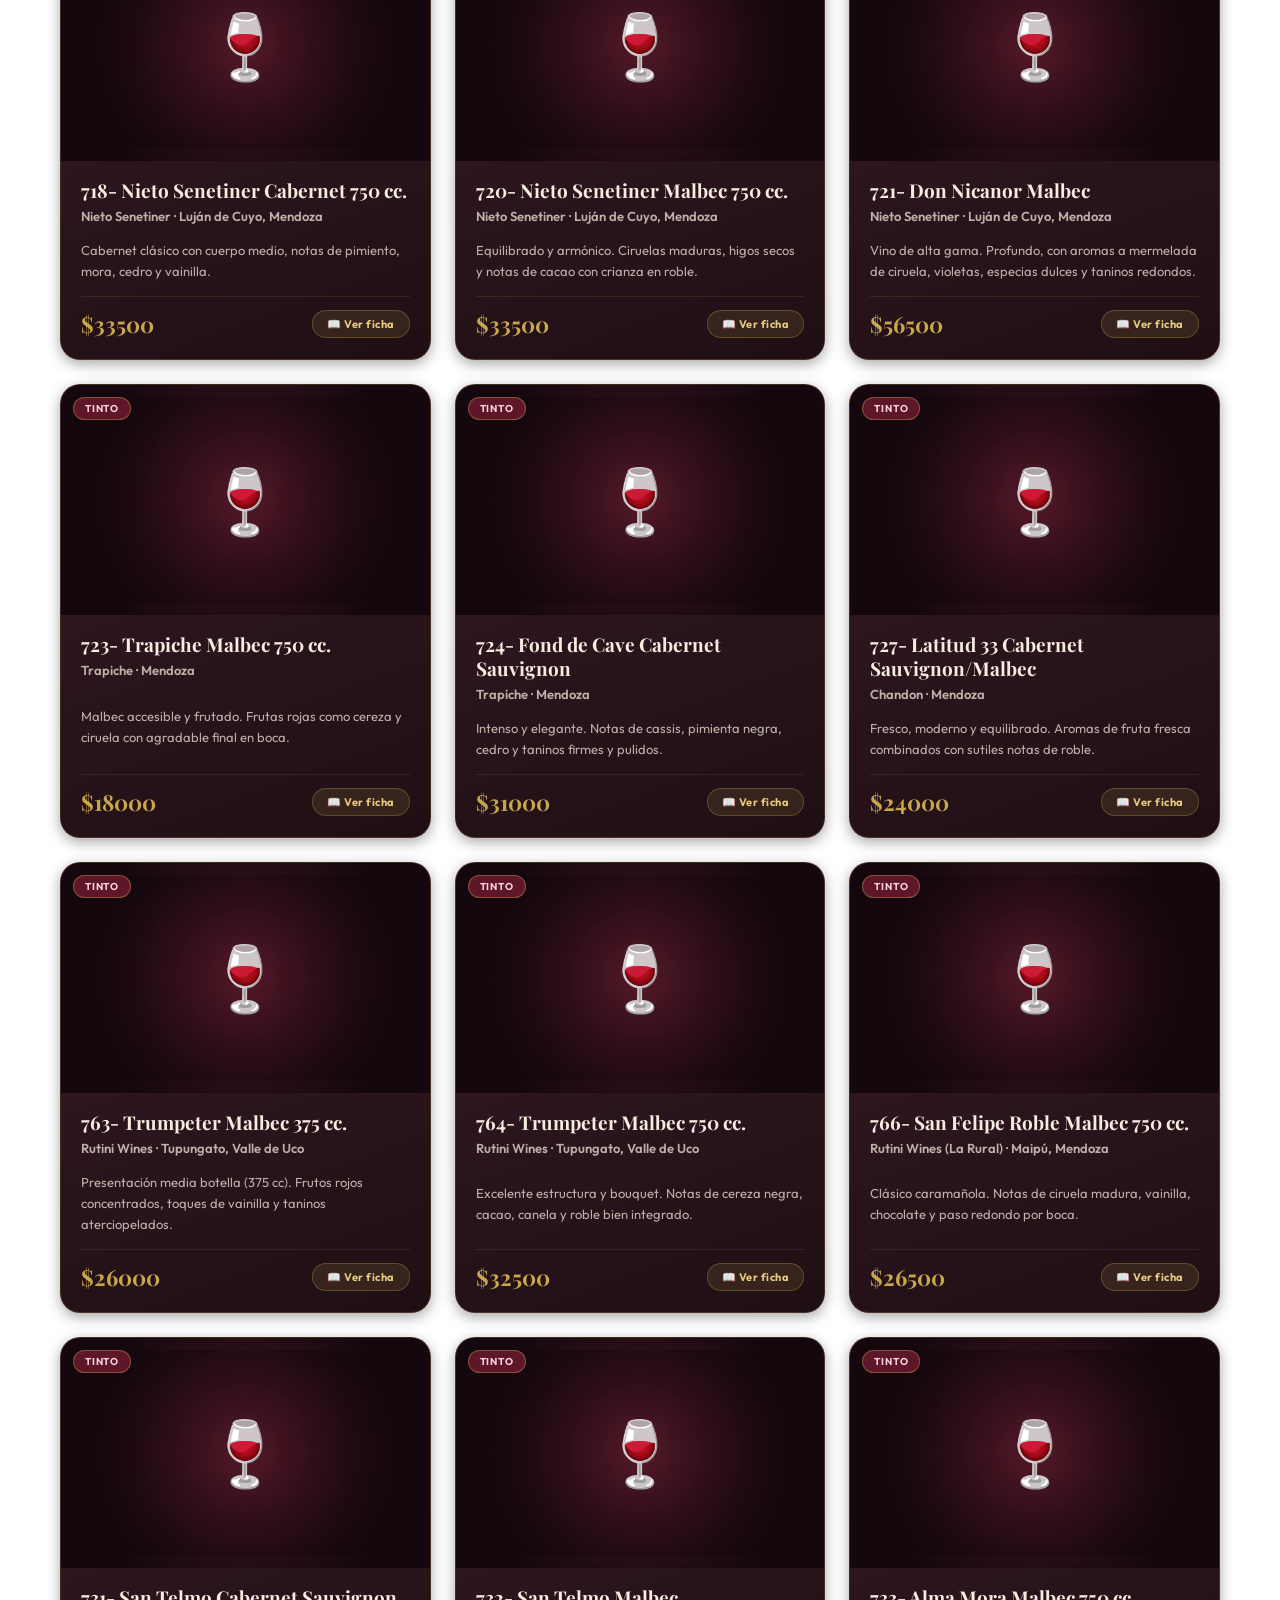
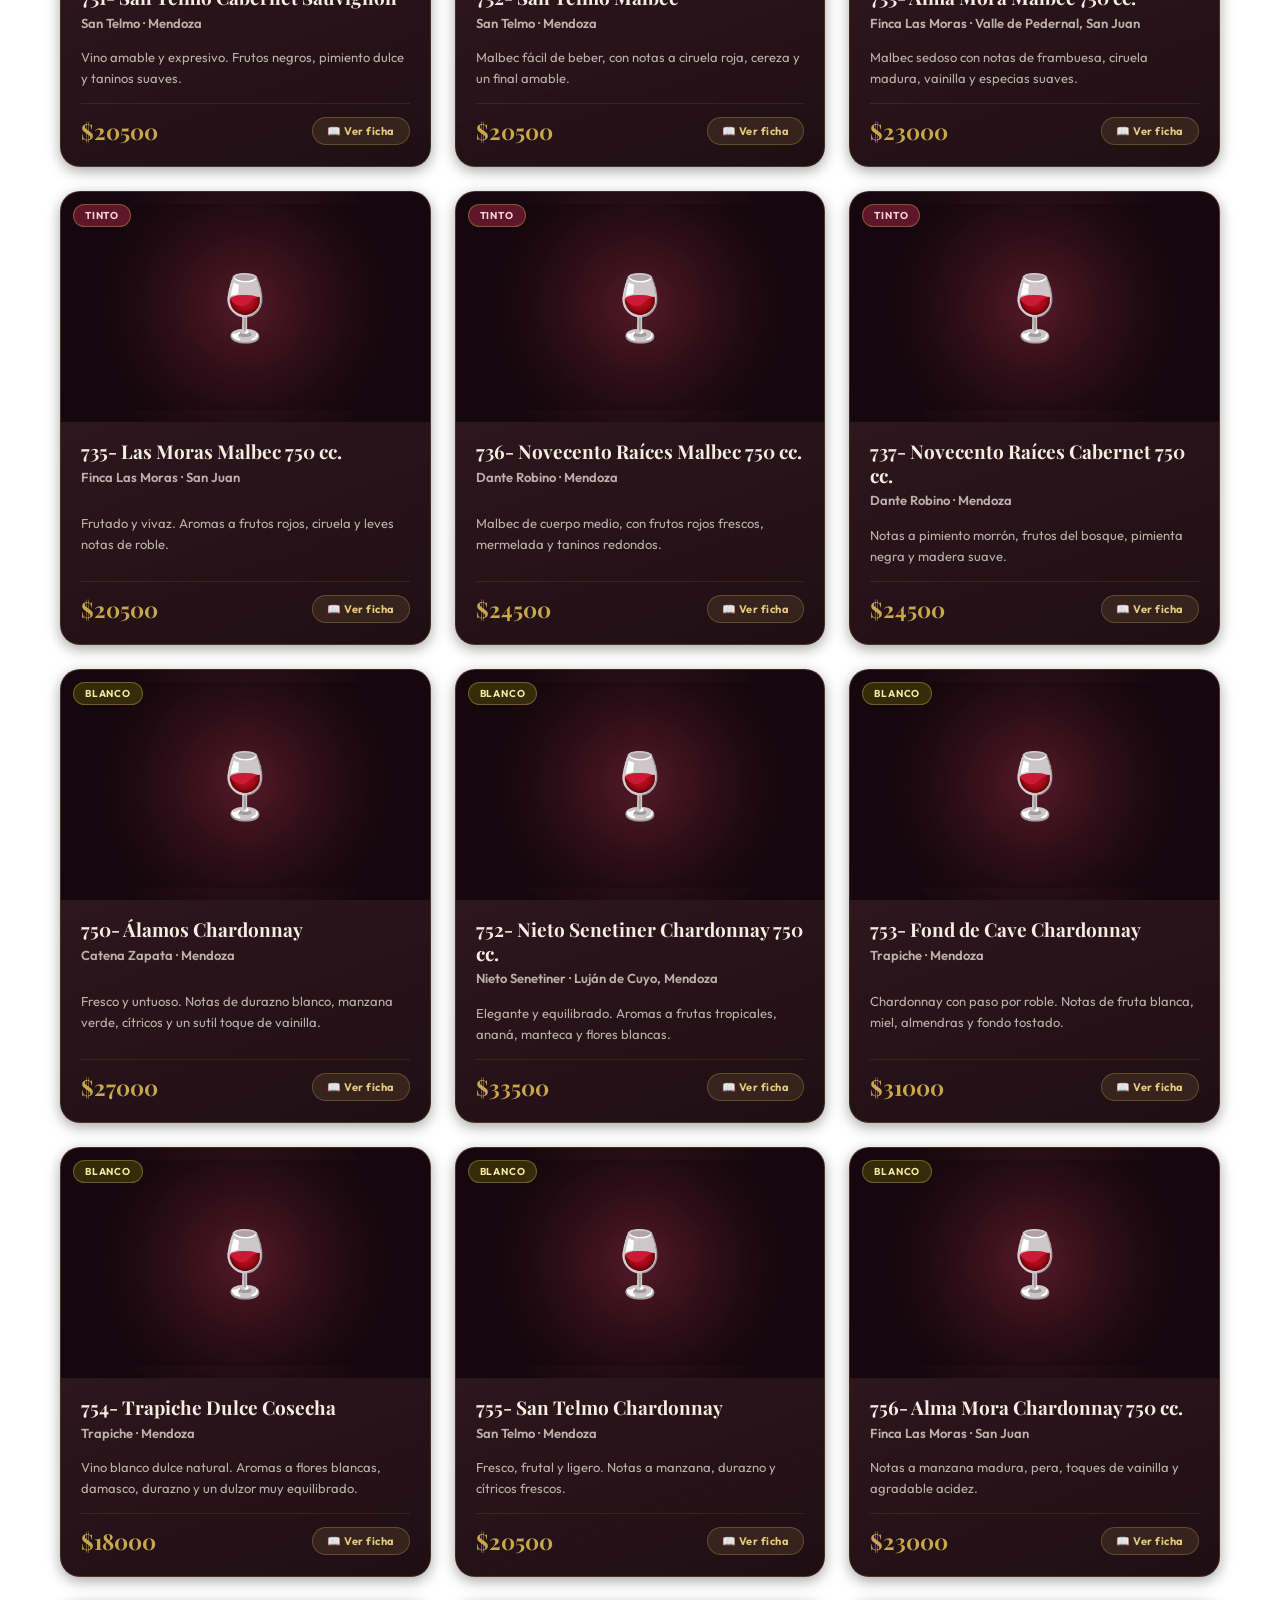
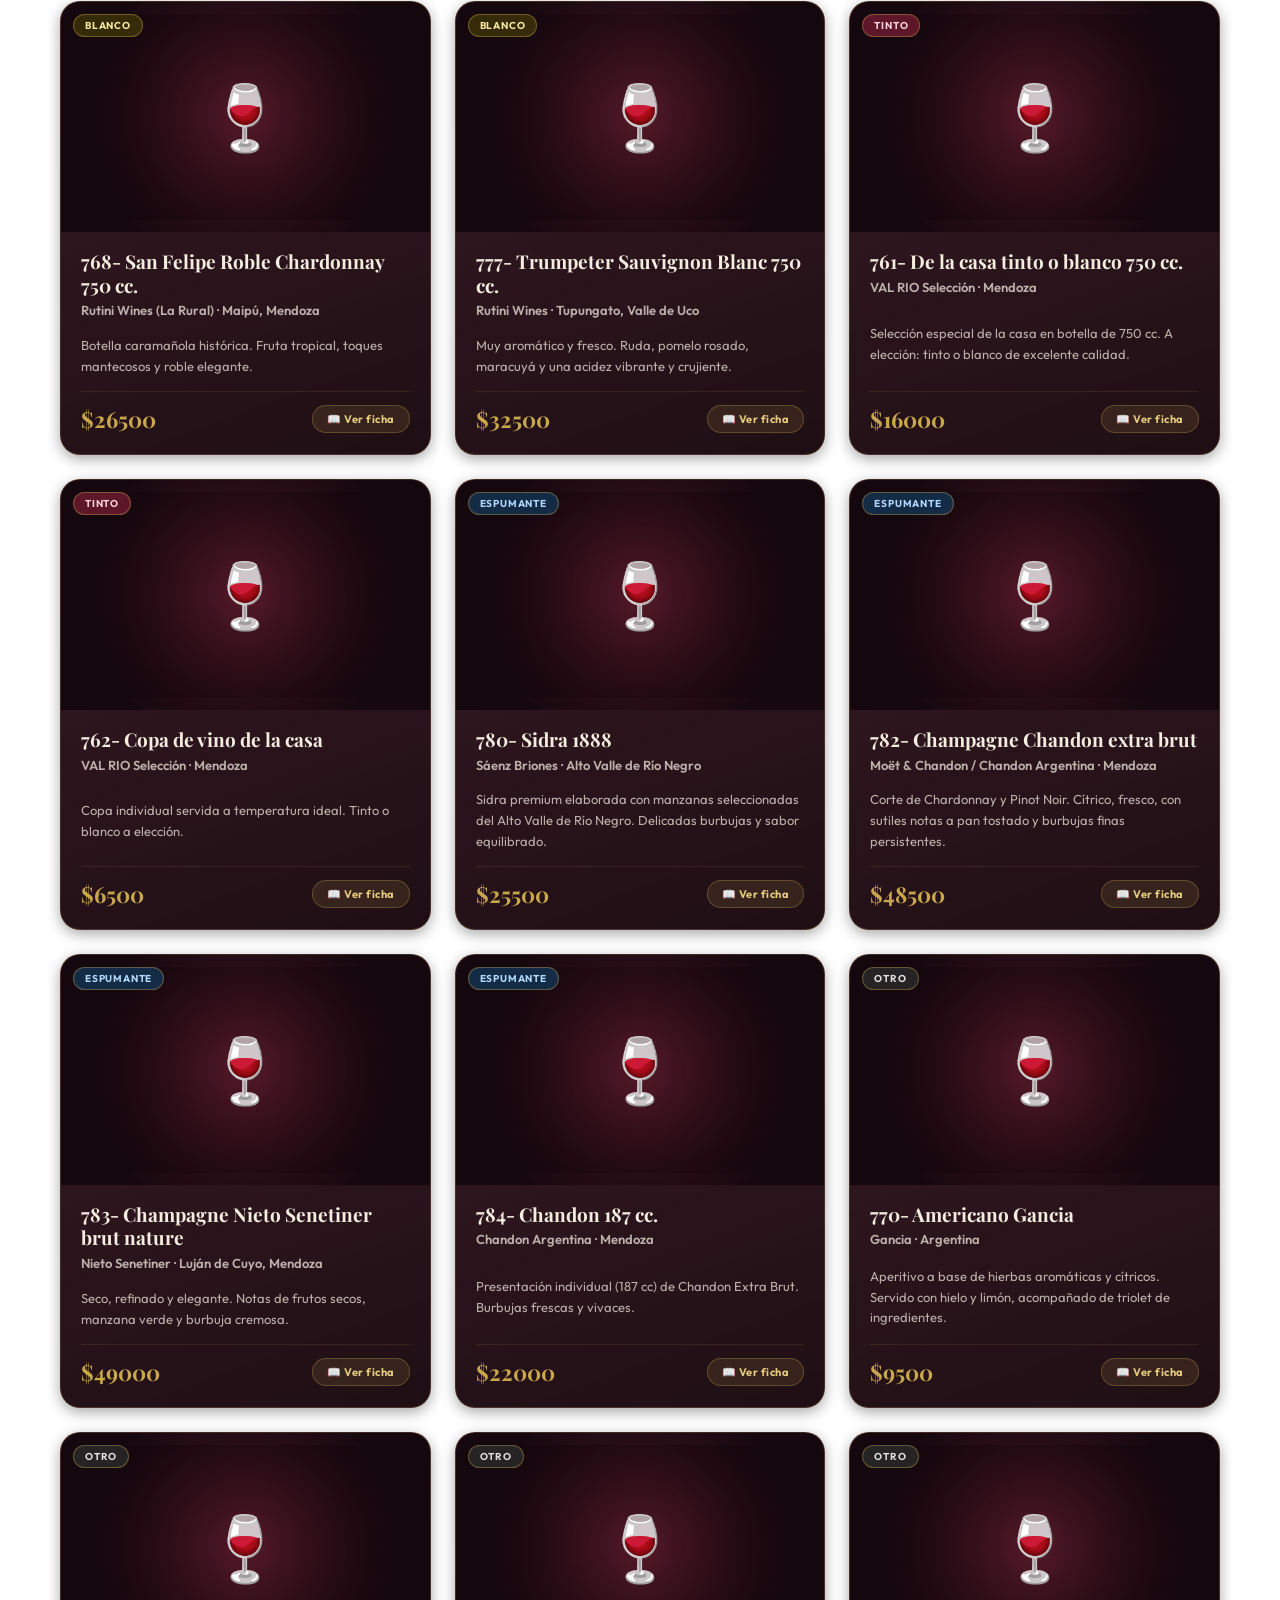
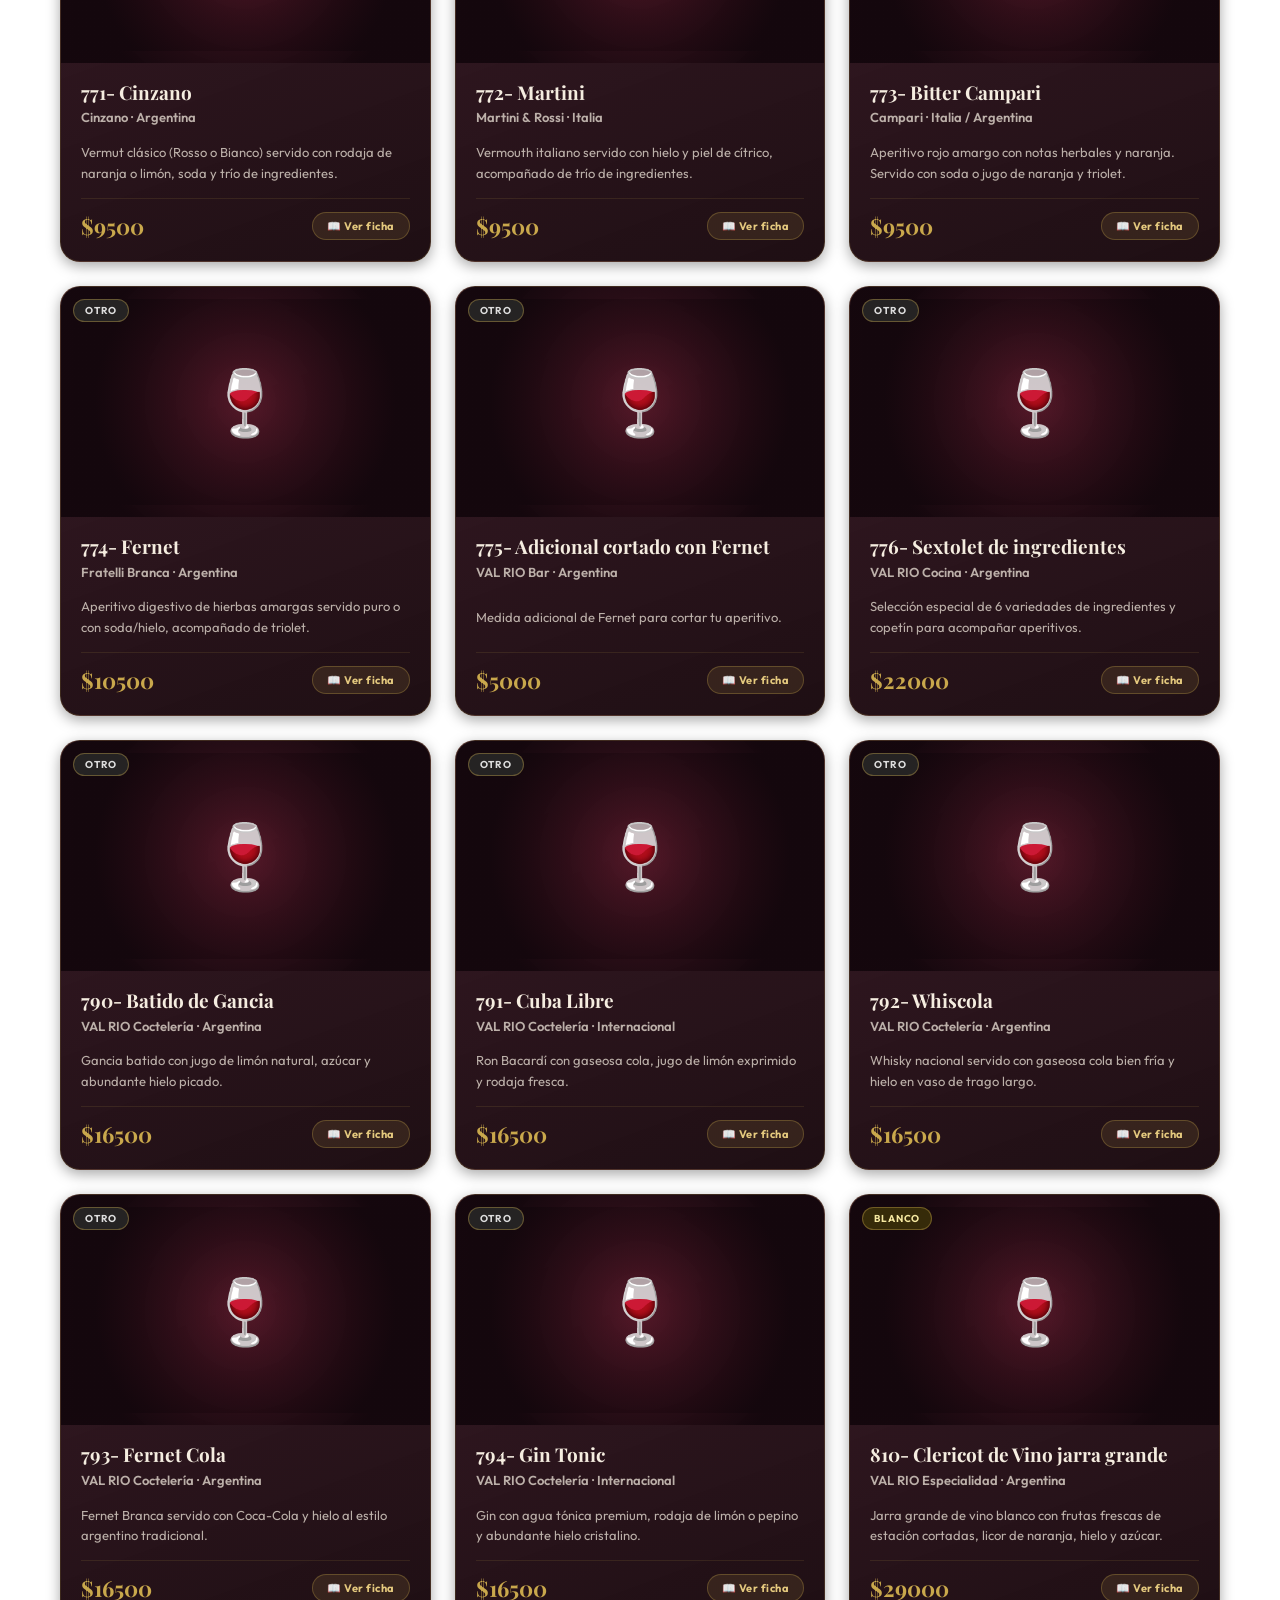
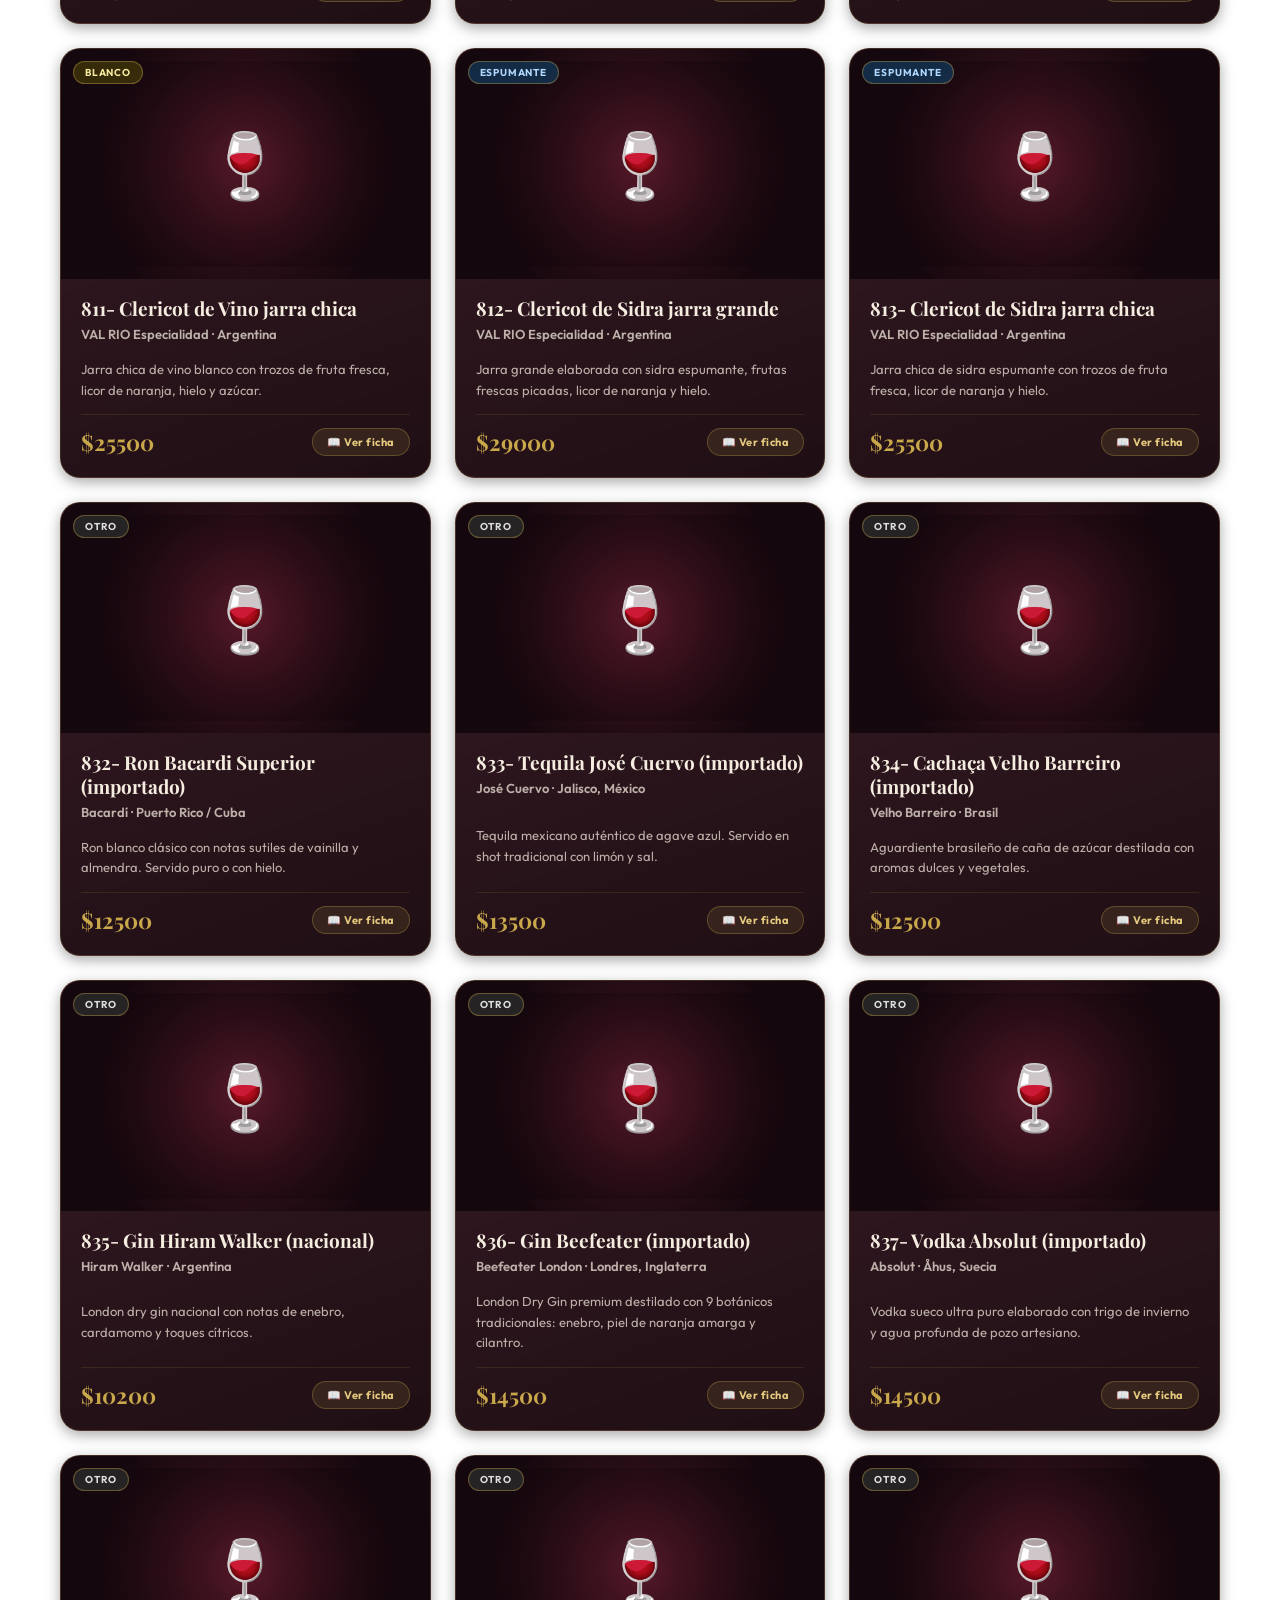
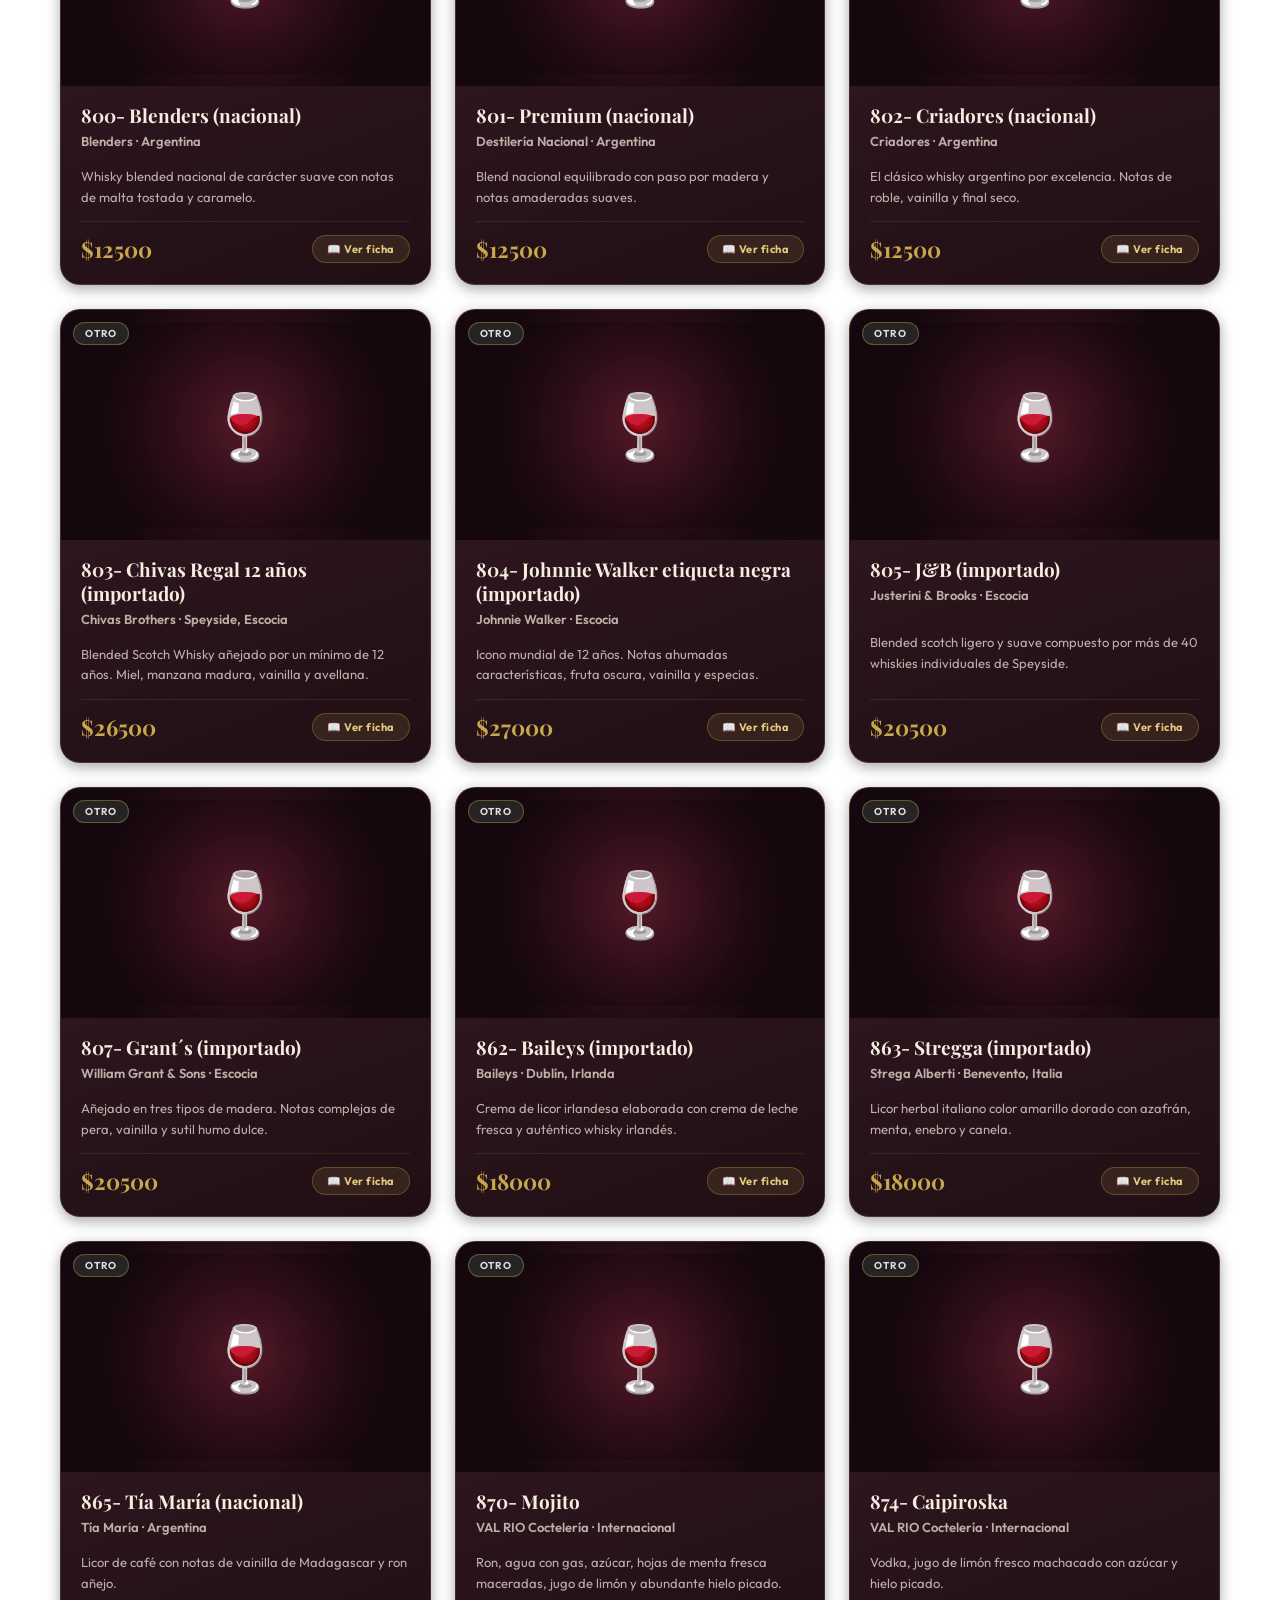
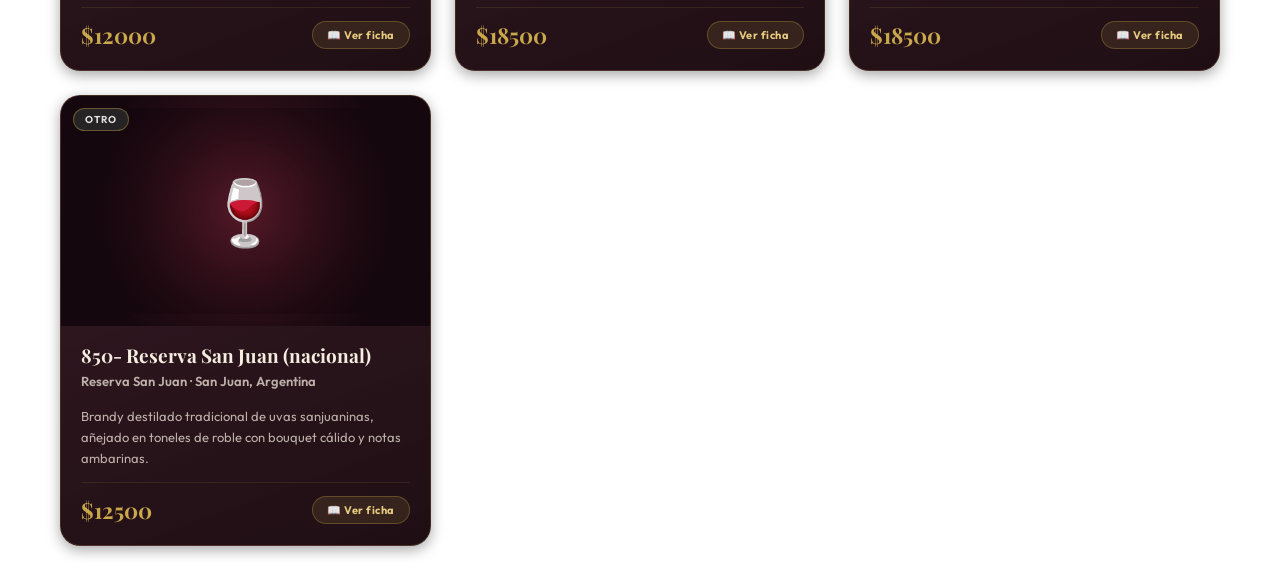
==== commit 0b64fa7b: "Refactor image handling and styles in index.html Updated image styles and fallback handling in index" ====
--- a/index.html
+++ b/index.html
@@ -164,17 +164,35 @@
             margin: auto;
         }
 
+        .mv-image-container {
+            position: relative;
+            width: 100%;
+            height: 290px;
+            background: radial-gradient(circle at 50% 50%, rgba(107, 26, 46, 0.5) 0%, rgba(15, 5, 10, 0.98) 80%);
+            display: flex;
+            align-items: center;
+            justify-content: center;
+            padding: 16px;
+            overflow: hidden;
+            border-bottom: 1px solid rgba(201, 168, 76, 0.2);
+        }
+
         .mv-img {
-            width: 100%;
-            height: 260px;
-            object-fit: cover;
+            max-width: 100%;
+            max-height: 100%;
+            width: auto;
+            height: 100%;
+            object-fit: contain;
+            object-position: center;
+            filter: drop-shadow(0 10px 24px rgba(0, 0, 0, 0.75));
             display: block;
+            transition: transform 0.4s ease;
         }
 
         .mv-img-placeholder {
             width: 100%;
-            height: 260px;
-            background: linear-gradient(135deg, #3a0f20, #1a0a0f);
+            height: 100%;
+            background: transparent;
             display: flex;
             align-items: center;
             justify-content: center;
@@ -600,21 +618,27 @@
 
         .item-image-wrapper {
             width: 100%;
-            height: 200px;
+            height: 230px;
             overflow: hidden;
             position: relative;
-            background: linear-gradient(135deg, #2d0e1a, #1a0a0f);
+            background: radial-gradient(circle at 50% 50%, rgba(107, 26, 46, 0.45) 0%, rgba(20, 7, 13, 0.98) 75%);
+            display: flex;
+            align-items: center;
+            justify-content: center;
+            padding: 12px;
         }
 
         .item img {
             width: 100%;
             height: 100%;
-            object-fit: cover;
-            transition: transform 0.6s cubic-bezier(0.165, 0.84, 0.44, 1);
+            object-fit: contain;
+            object-position: center;
+            filter: drop-shadow(0 8px 16px rgba(0, 0, 0, 0.65));
+            transition: transform 0.5s cubic-bezier(0.165, 0.84, 0.44, 1);
         }
 
         .item:hover img {
-            transform: scale(1.07);
+            transform: scale(1.06) translateY(-2px);
         }
 
         .item-img-placeholder {
@@ -624,7 +648,7 @@
             align-items: center;
             justify-content: center;
             font-size: 64px;
-            background: linear-gradient(135deg, #3a0f20, #1a0a0f);
+            background: radial-gradient(circle at 50% 50%, rgba(107, 26, 46, 0.35) 0%, rgba(20, 7, 13, 0.95) 75%);
         }
 
         .item-tipo-badge {
@@ -1081,18 +1105,29 @@
     </div>
 
     <script>
-        const NOMBRE_LOCAL = "Cava de Vinos VALERIO";
+        const NOMBRE_LOCAL = "Cava de Vinos VAL RIO";
 
         // Detección dinámica de GitHub
         const host = window.location.hostname;
         const pathParts = window.location.pathname.split("/");
         let USER = 'tilo-restocafe';
-        let REPO = 'cava-de-vinos';
+        let REPO = 'vinos';
         if (host.includes(".github.io")) {
             USER = host.split(".")[0];
-            REPO = pathParts[1] || "";
+            REPO = pathParts[1] || "vinos";
         }
         const isLocal = host === "localhost" || host === "127.0.0.1" || window.location.protocol === "file:";
+
+        // Smart image fallback helper
+        window.handleCardImgError = function (img, originalSrc) {
+            if (!img.dataset.triedGh && originalSrc && !originalSrc.startsWith('http') && !originalSrc.startsWith('data:')) {
+                img.dataset.triedGh = '1';
+                img.src = `https://raw.githubusercontent.com/${USER}/${REPO}/main/${originalSrc}`;
+            } else {
+                img.style.display = 'none';
+                if (img.nextElementSibling) img.nextElementSibling.style.display = 'flex';
+            }
+        };
 
         // ========== GESTIÓN MULTI-IDIOMA ==========
         let currentLang = localStorage.getItem('cava_lang') || 'es';
@@ -1228,9 +1263,9 @@
                 const maridajeChips = maridajes.map(m => `<span class="mv-maridaje-item">${m}</span>`).join('');
 
                 inner.innerHTML = `
-                    <div style="position:relative;">
+                    <div class="mv-image-container">
                         ${v.imagen
-                        ? `<img class="mv-img" src="${v.imagen}" alt="${v.nombre}" onerror="this.style.display='none'; this.nextElementSibling.style.display='flex'">
+                        ? `<img class="mv-img" src="${v.imagen}" alt="${v.nombre}" onerror="handleCardImgError(this, '${v.imagen}')">
                                <div class="mv-img-placeholder" style="display:none;">🍷</div>`
                         : `<div class="mv-img-placeholder">🍷</div>`
                     }
@@ -1368,14 +1403,29 @@
                             if (!res.ok) throw new Error();
                         } catch { res = await fetch(url, { cache: "no-store" }); }
                     } else {
-                        res = await fetch(url, { cache: "no-store" });
+                        try {
+                            res = await fetch(url, { cache: "no-store" });
+                            if (!res.ok) throw new Error();
+                        } catch {
+                            // Fallback a GitHub Raw si falla localmente (por ejemplo en file://)
+                            const ghUrl = `https://raw.githubusercontent.com/${USER}/${REPO}/main/${targetJson}?t=${Date.now()}`;
+                            res = await fetch(ghUrl, { cache: "no-store" });
+                        }
                     }
 
-                    if (!res.ok && targetJson !== 'vinos.json') {
+                    if ((!res || !res.ok) && targetJson !== 'vinos.json') {
                         // Fallback a vinos.json si el archivo en otro idioma aún no existe
                         const fallbackUrl = isLocal ? `./vinos.json?t=${Date.now()}` : `https://raw.githubusercontent.com/${USER}/${REPO}/main/vinos.json?t=${Date.now()}`;
-                        res = await fetch(fallbackUrl, { cache: "no-store" });
+                        try {
+                            res = await fetch(fallbackUrl, { cache: "no-store" });
+                            if (!res.ok) throw new Error();
+                        } catch {
+                            const fallbackGh = `https://raw.githubusercontent.com/${USER}/${REPO}/main/vinos.json?t=${Date.now()}`;
+                            res = await fetch(fallbackGh, { cache: "no-store" });
+                        }
                     }
+
+                    if (!res || !res.ok) throw new Error("No se pudo cargar");
 
                     const data = await res.json();
                     vinos = data.map(v => ({
@@ -1421,7 +1471,7 @@
                 productList.innerHTML = arr.map((v, i) => {
                     const badgeClass = tipoBadgeClass(v.tipo);
                     const imgHtml = v.imagen
-                        ? `<img src="${v.imagen}" alt="${v.nombre}" loading="lazy" onerror="this.style.display='none'; this.nextElementSibling.style.display='flex'">`
+                        ? `<img src="${v.imagen}" alt="${v.nombre}" loading="lazy" onerror="handleCardImgError(this, '${v.imagen}')">`
                         : '';
                     return `
                     <div class="item" onclick="abrirFichaById('${v.id}')" data-id="${v.id}" style="animation: fadeUp 0.4s ease ${i * 0.05}s both;">
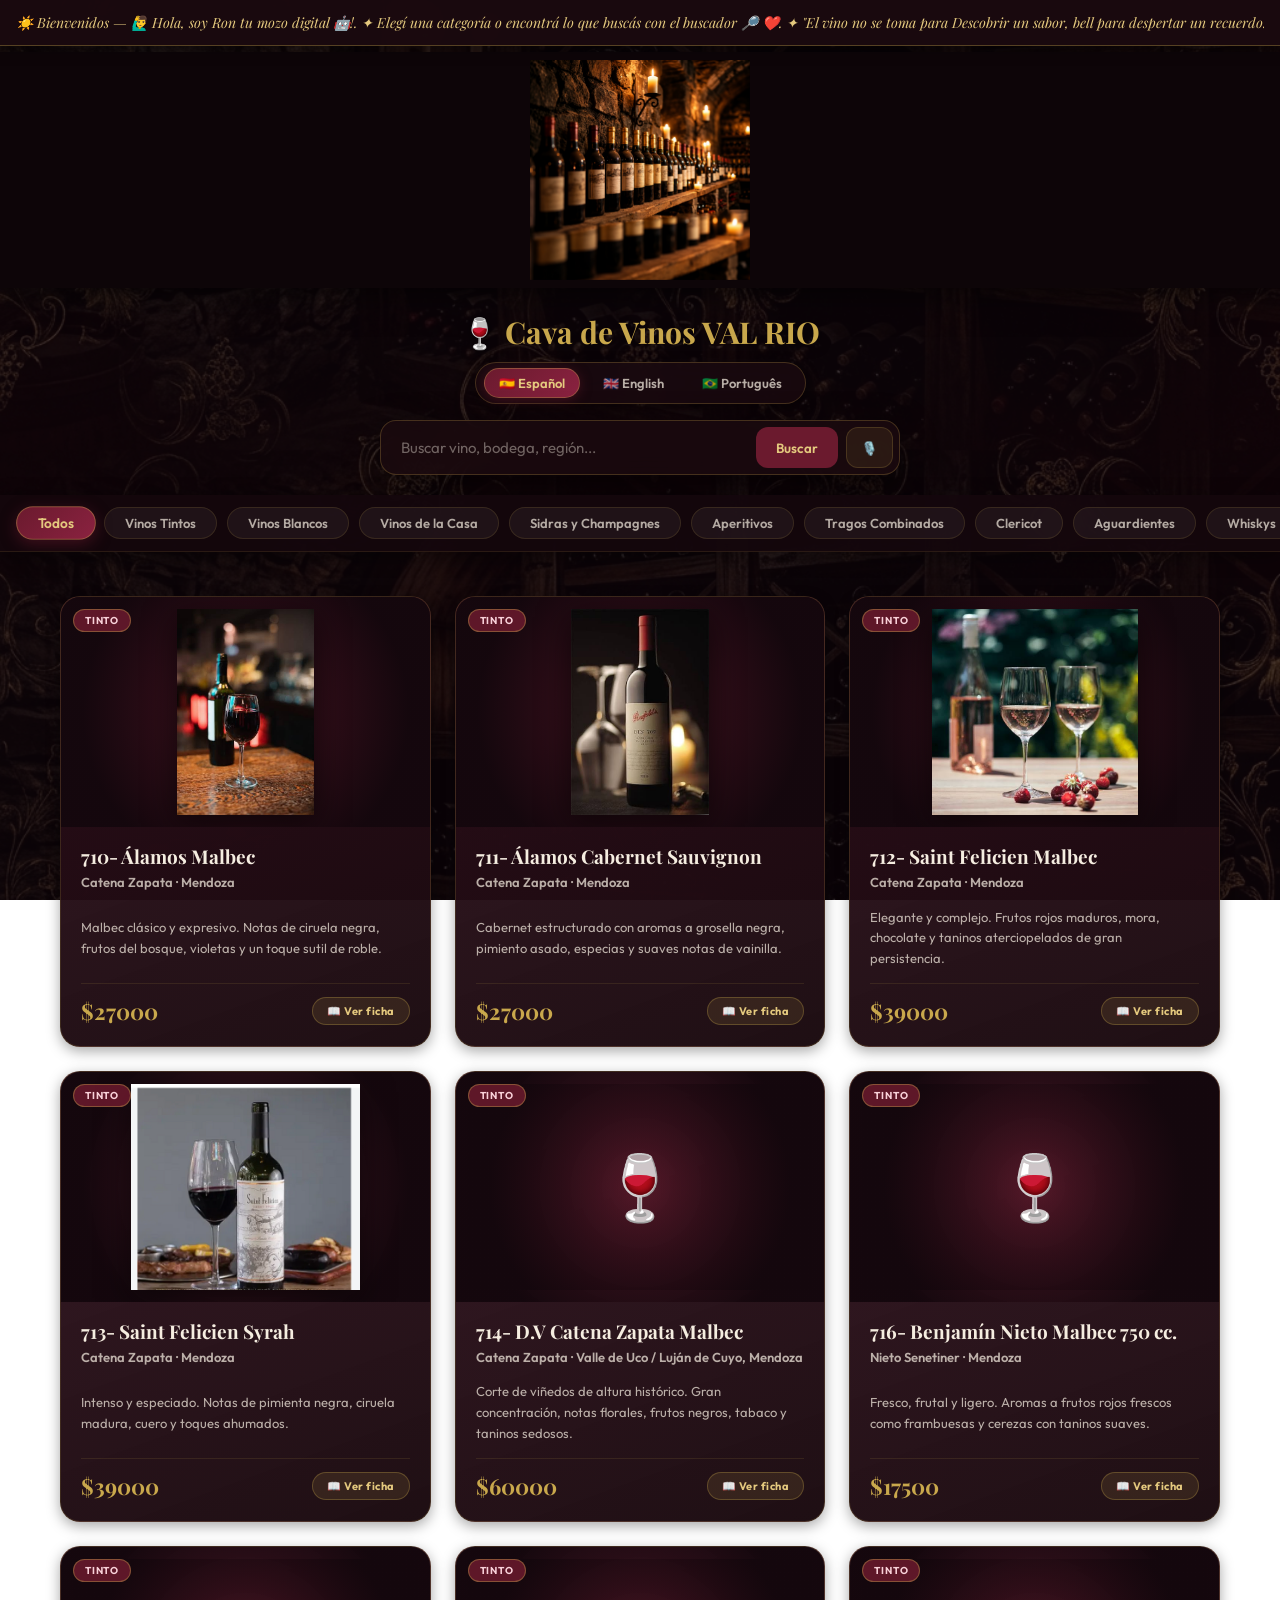
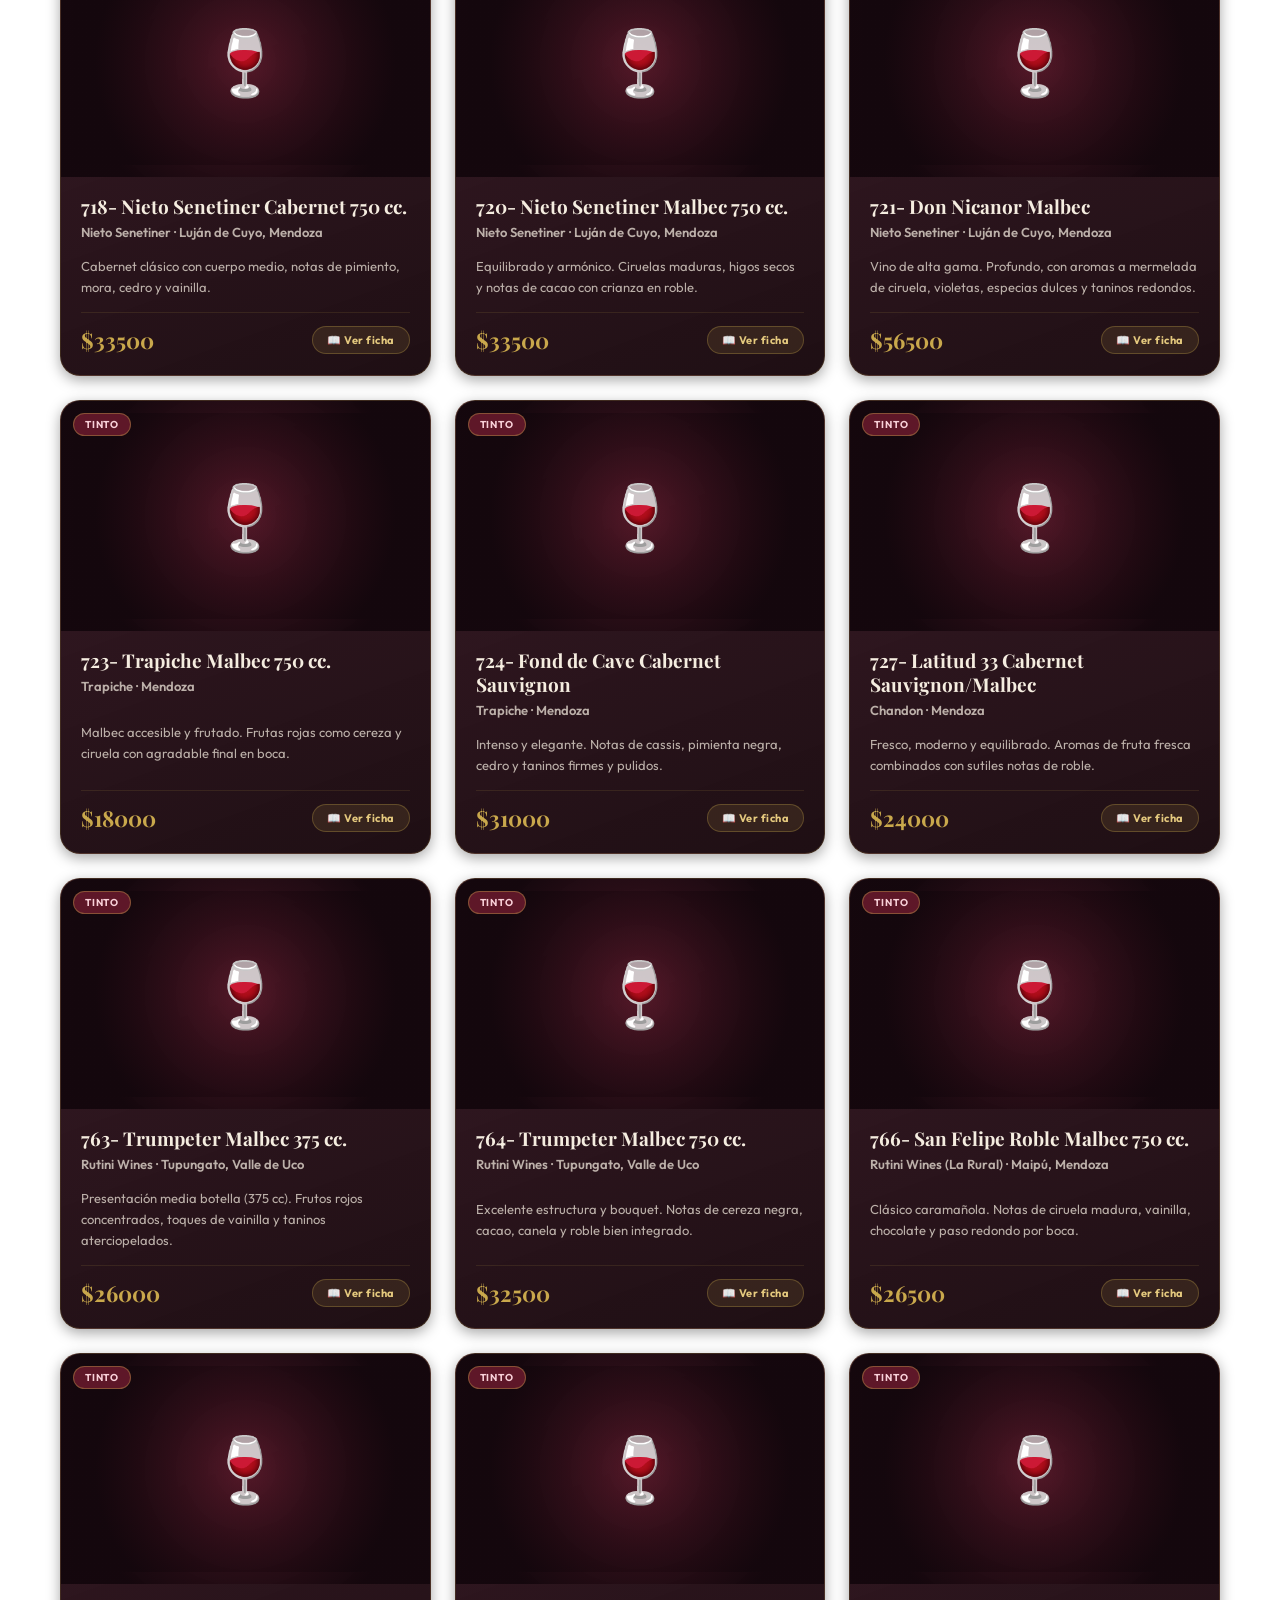
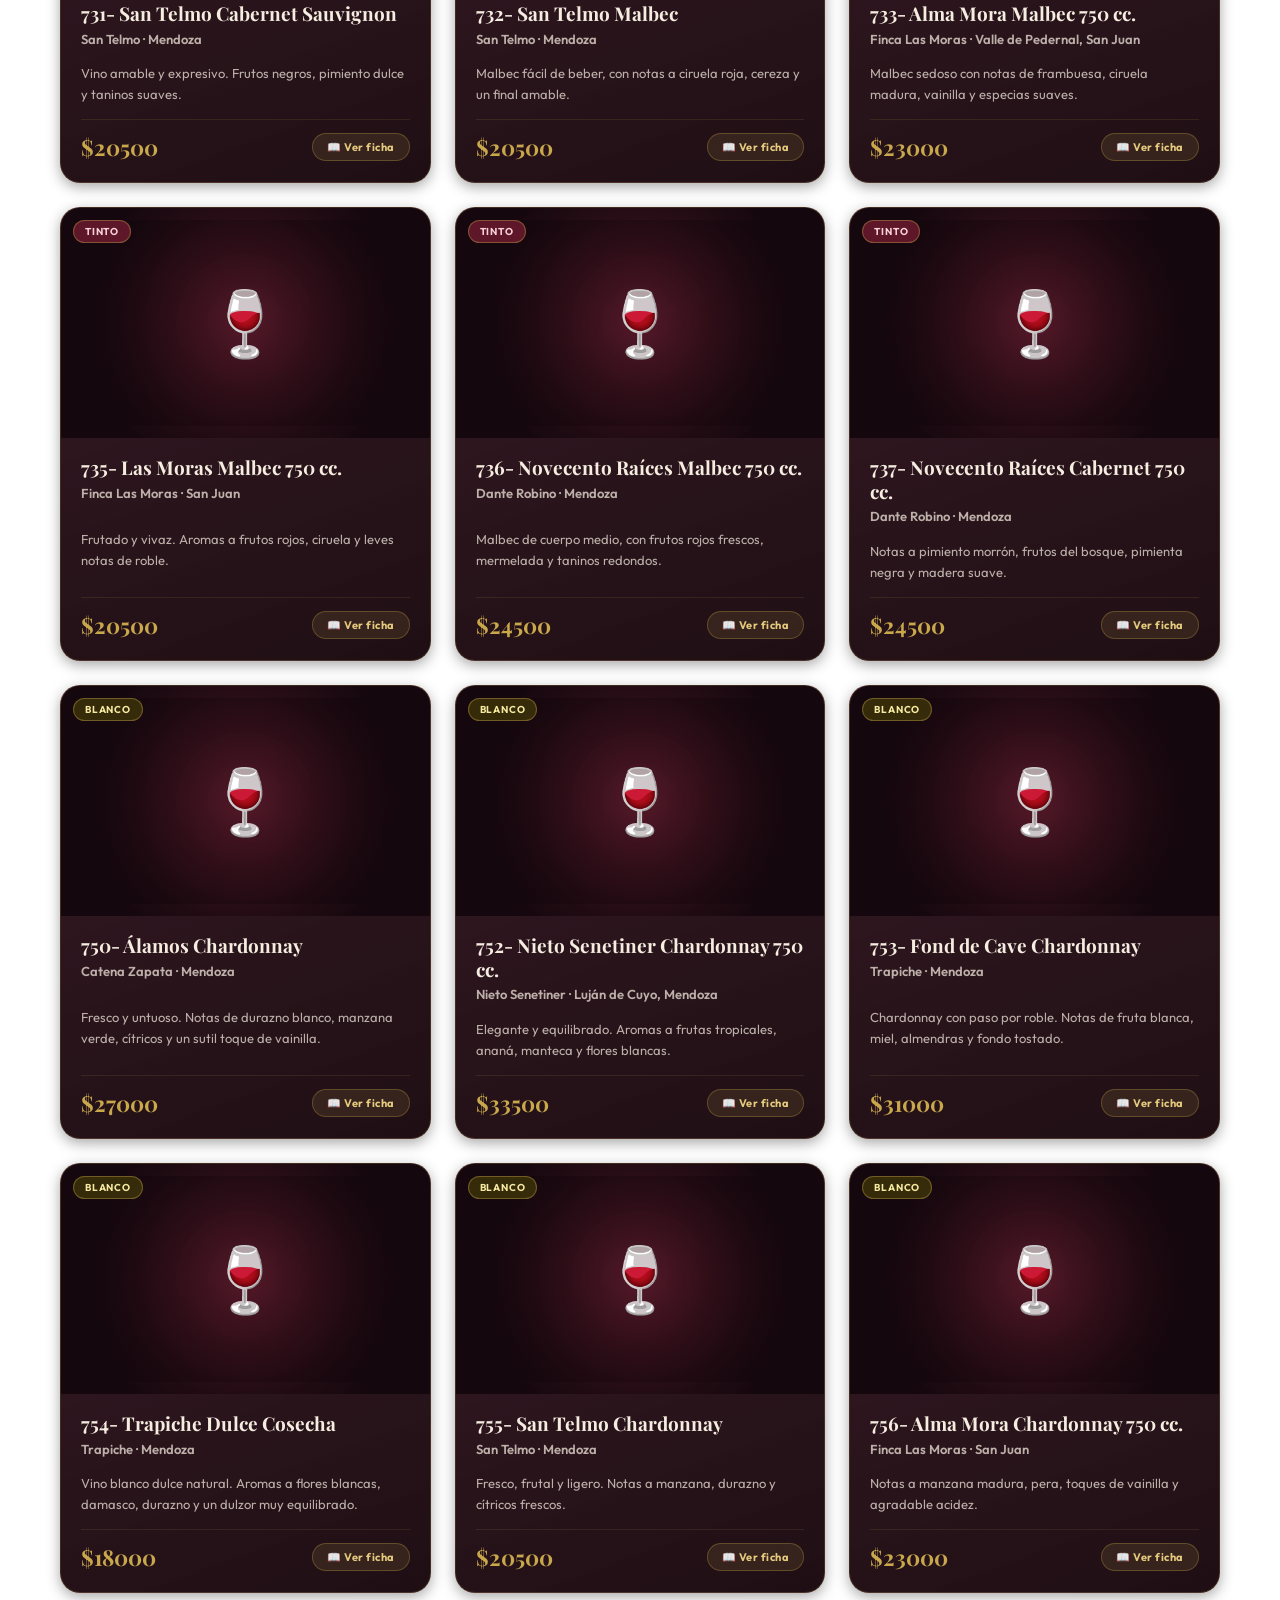
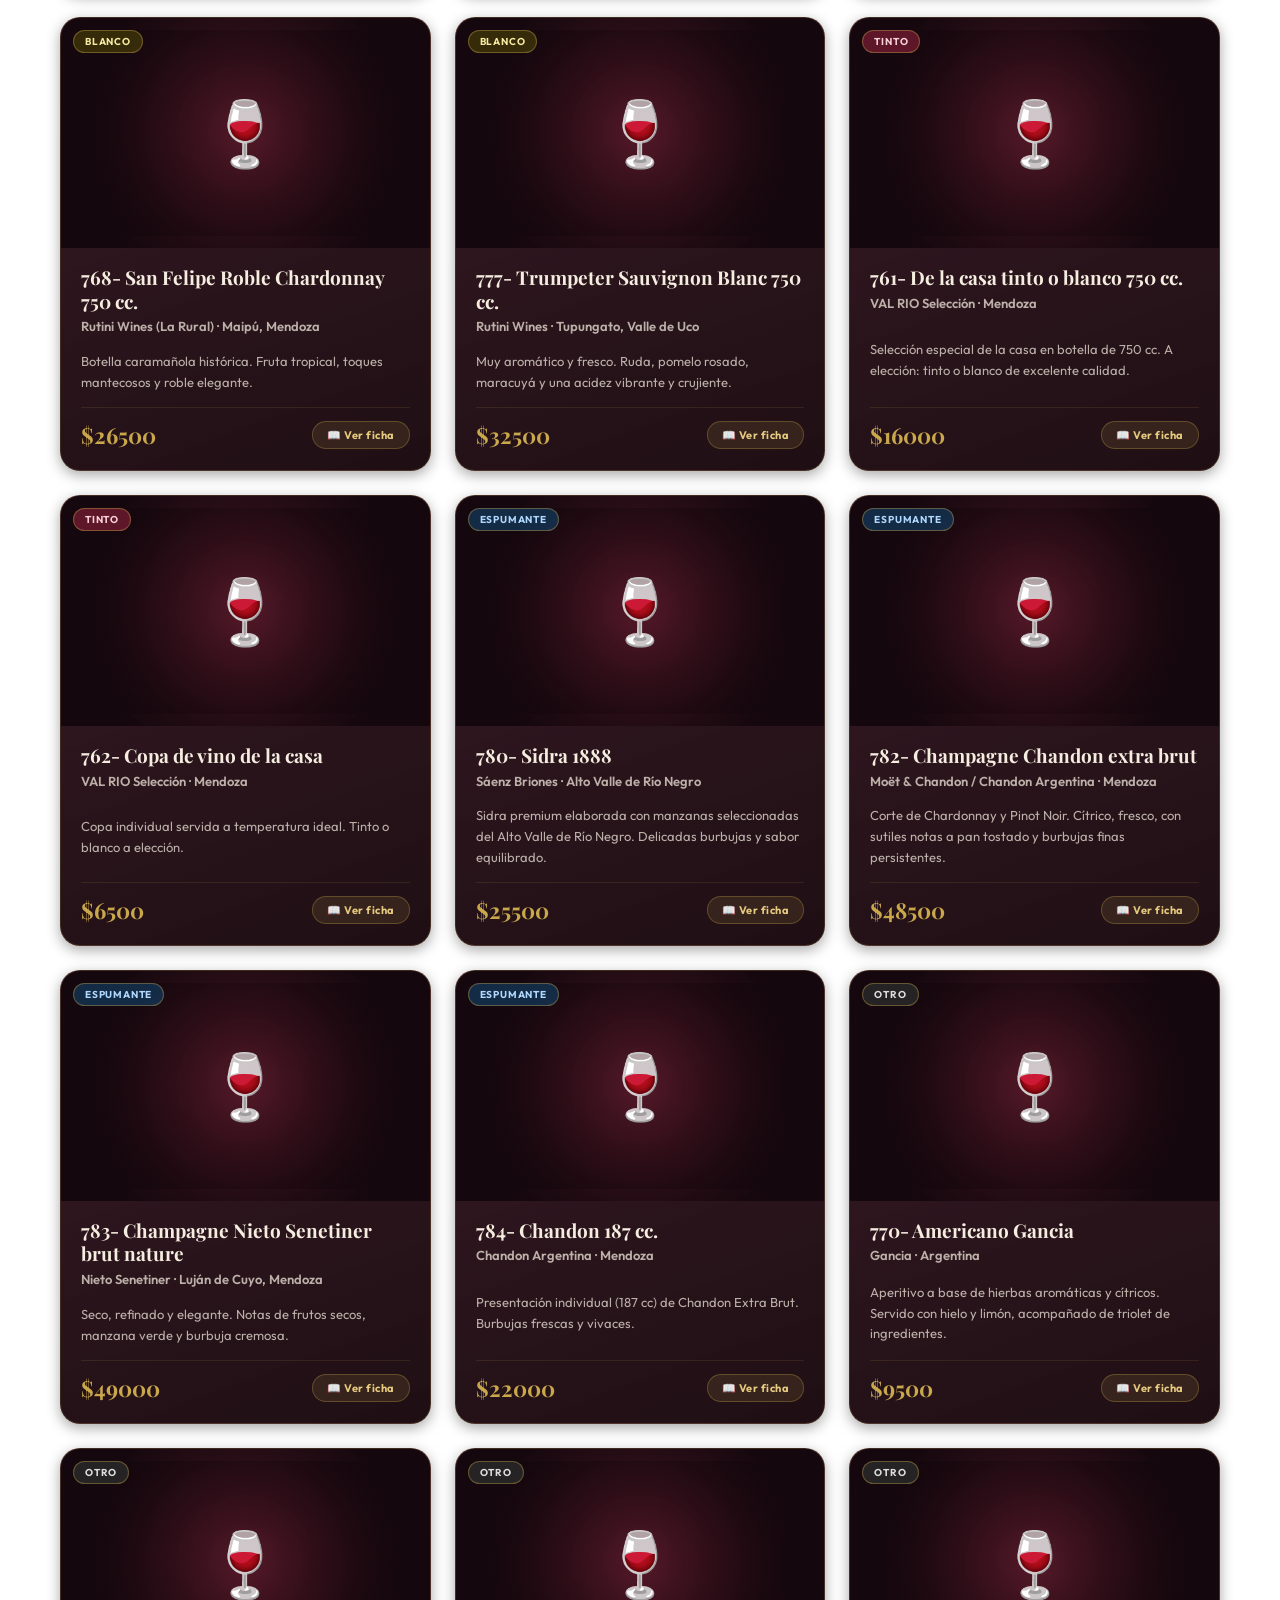
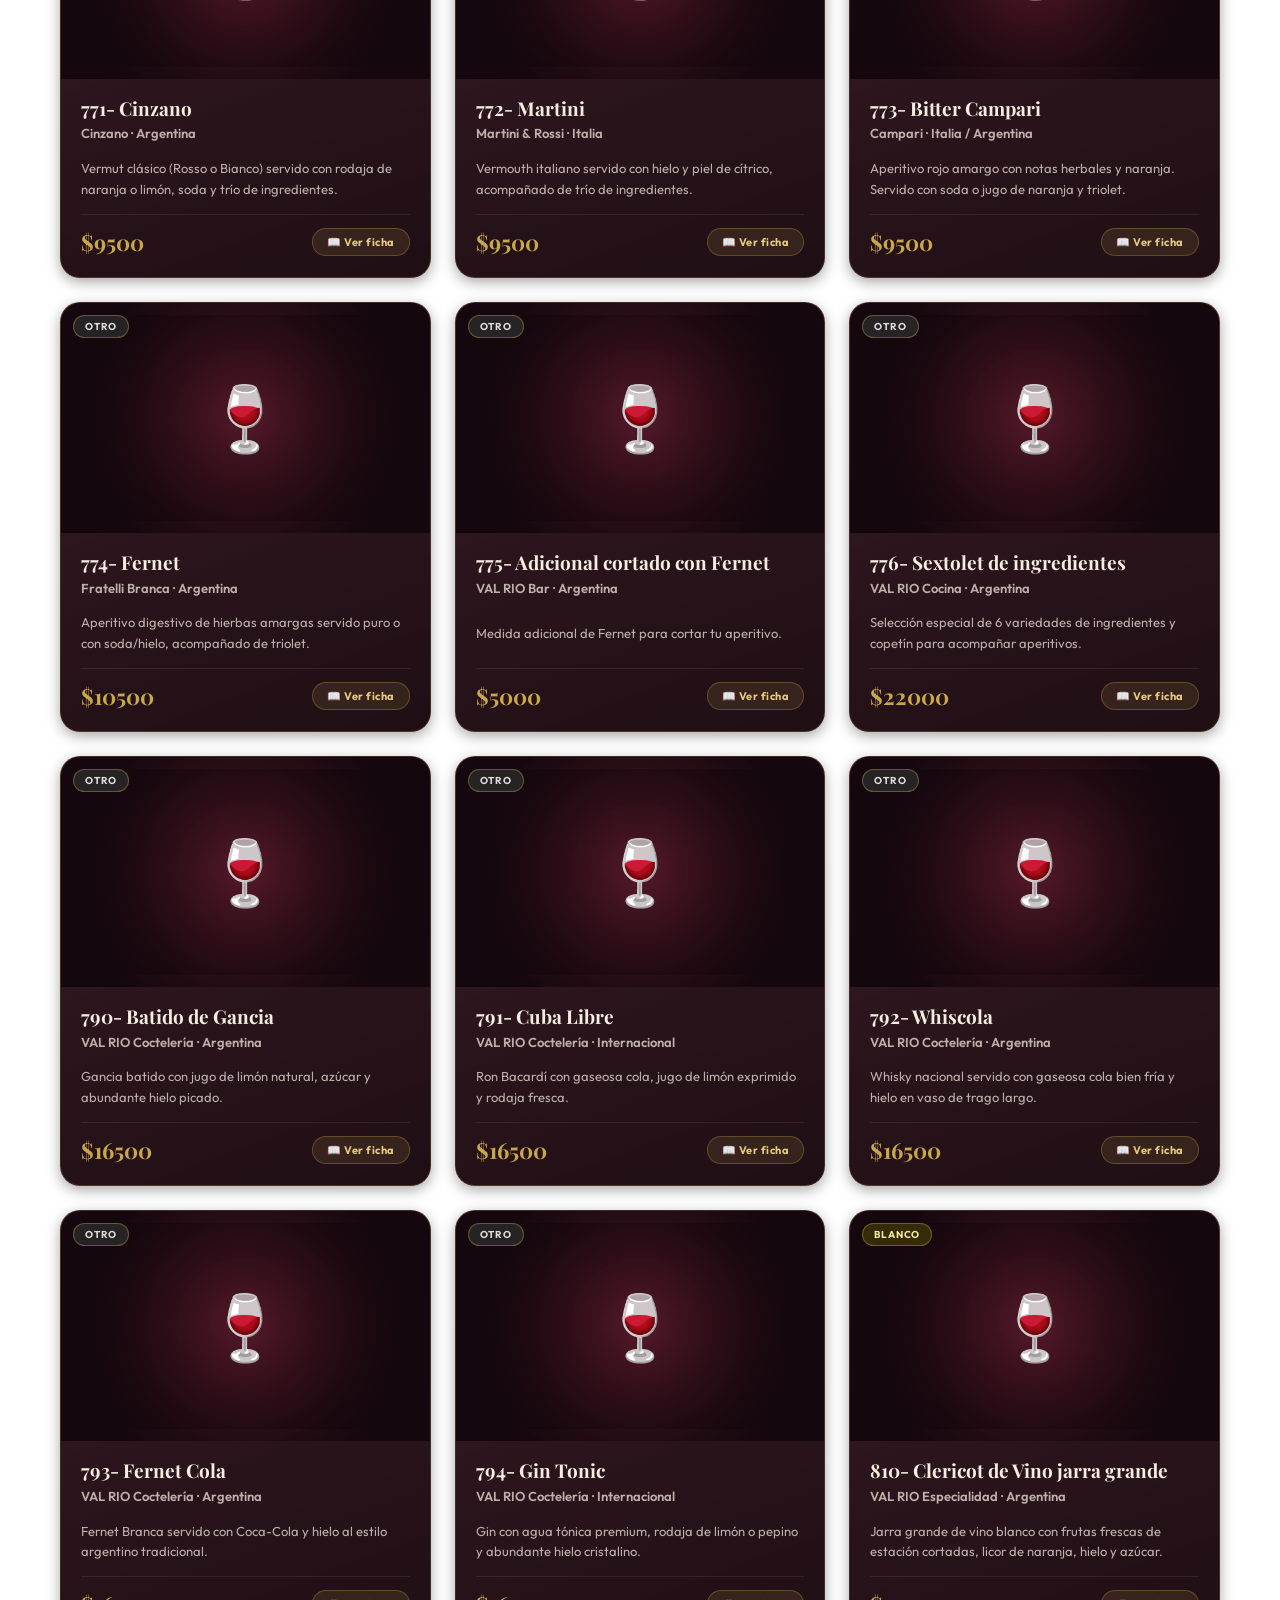
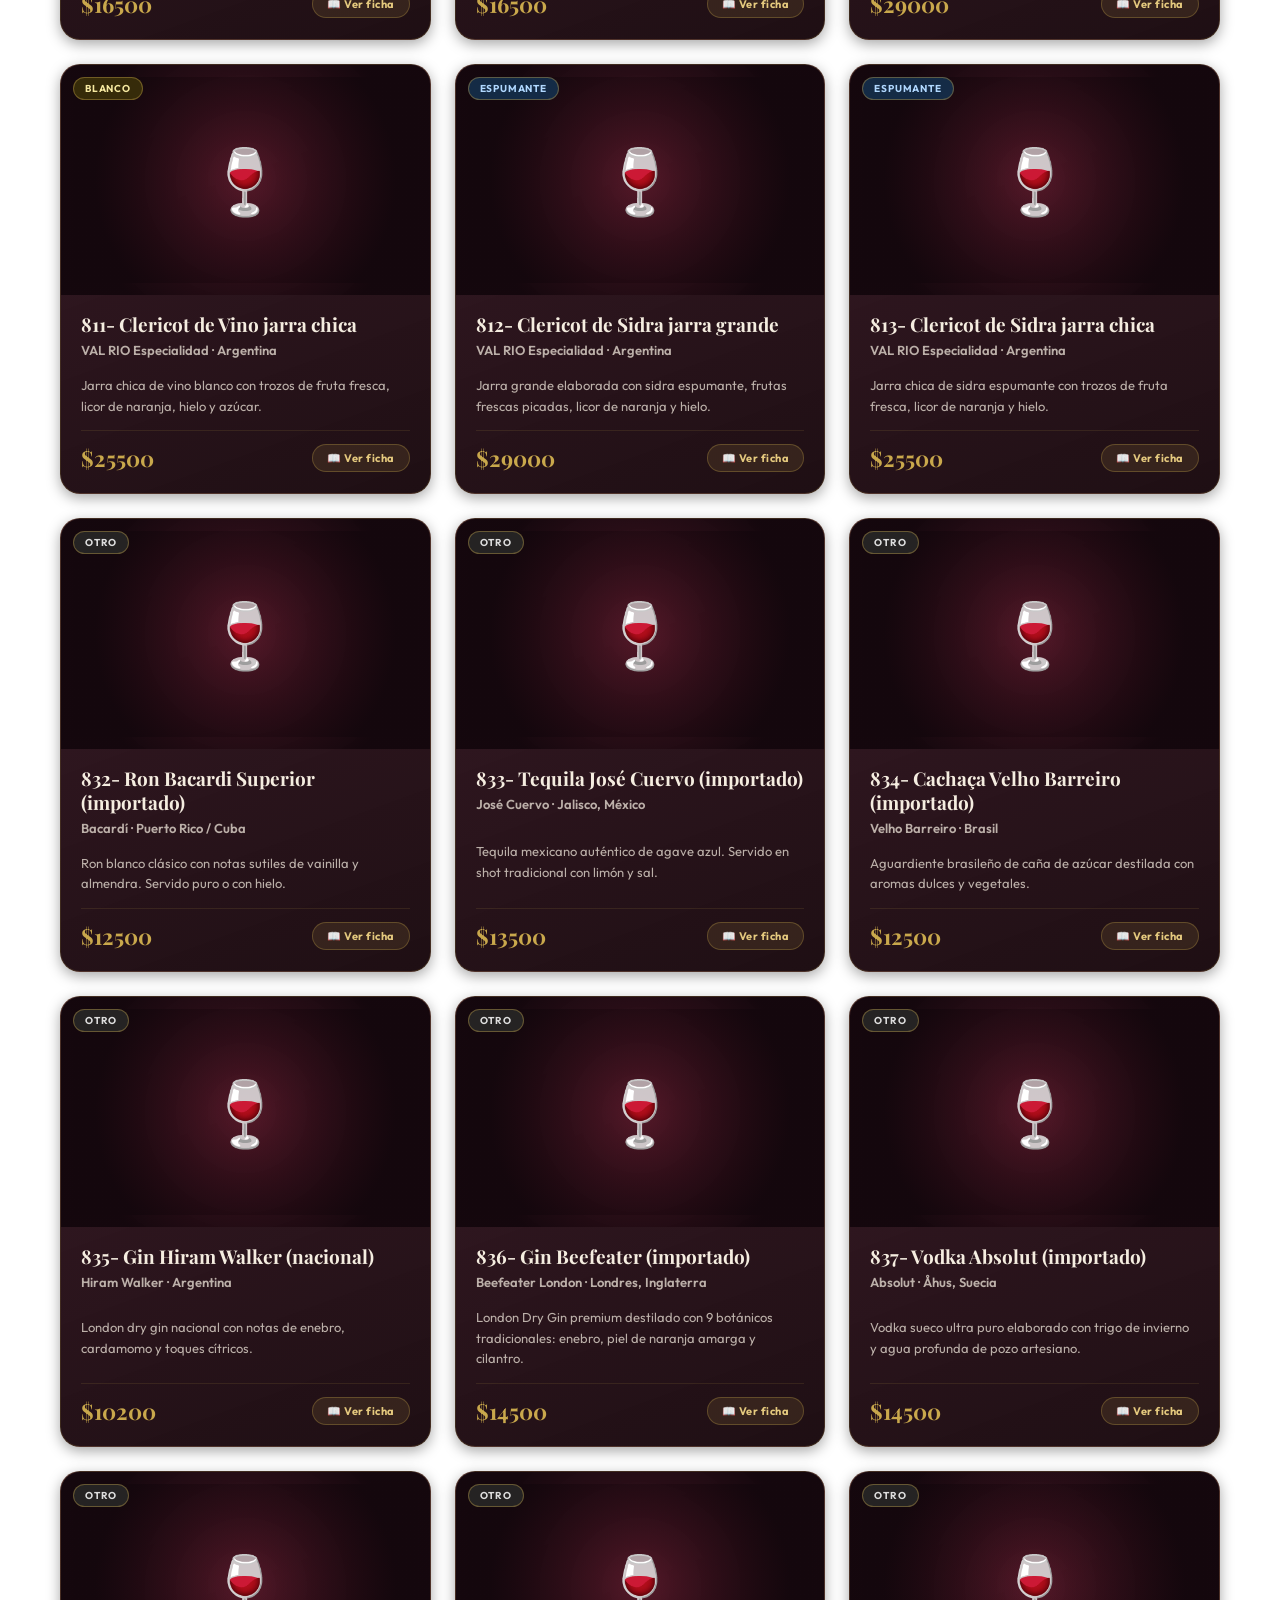
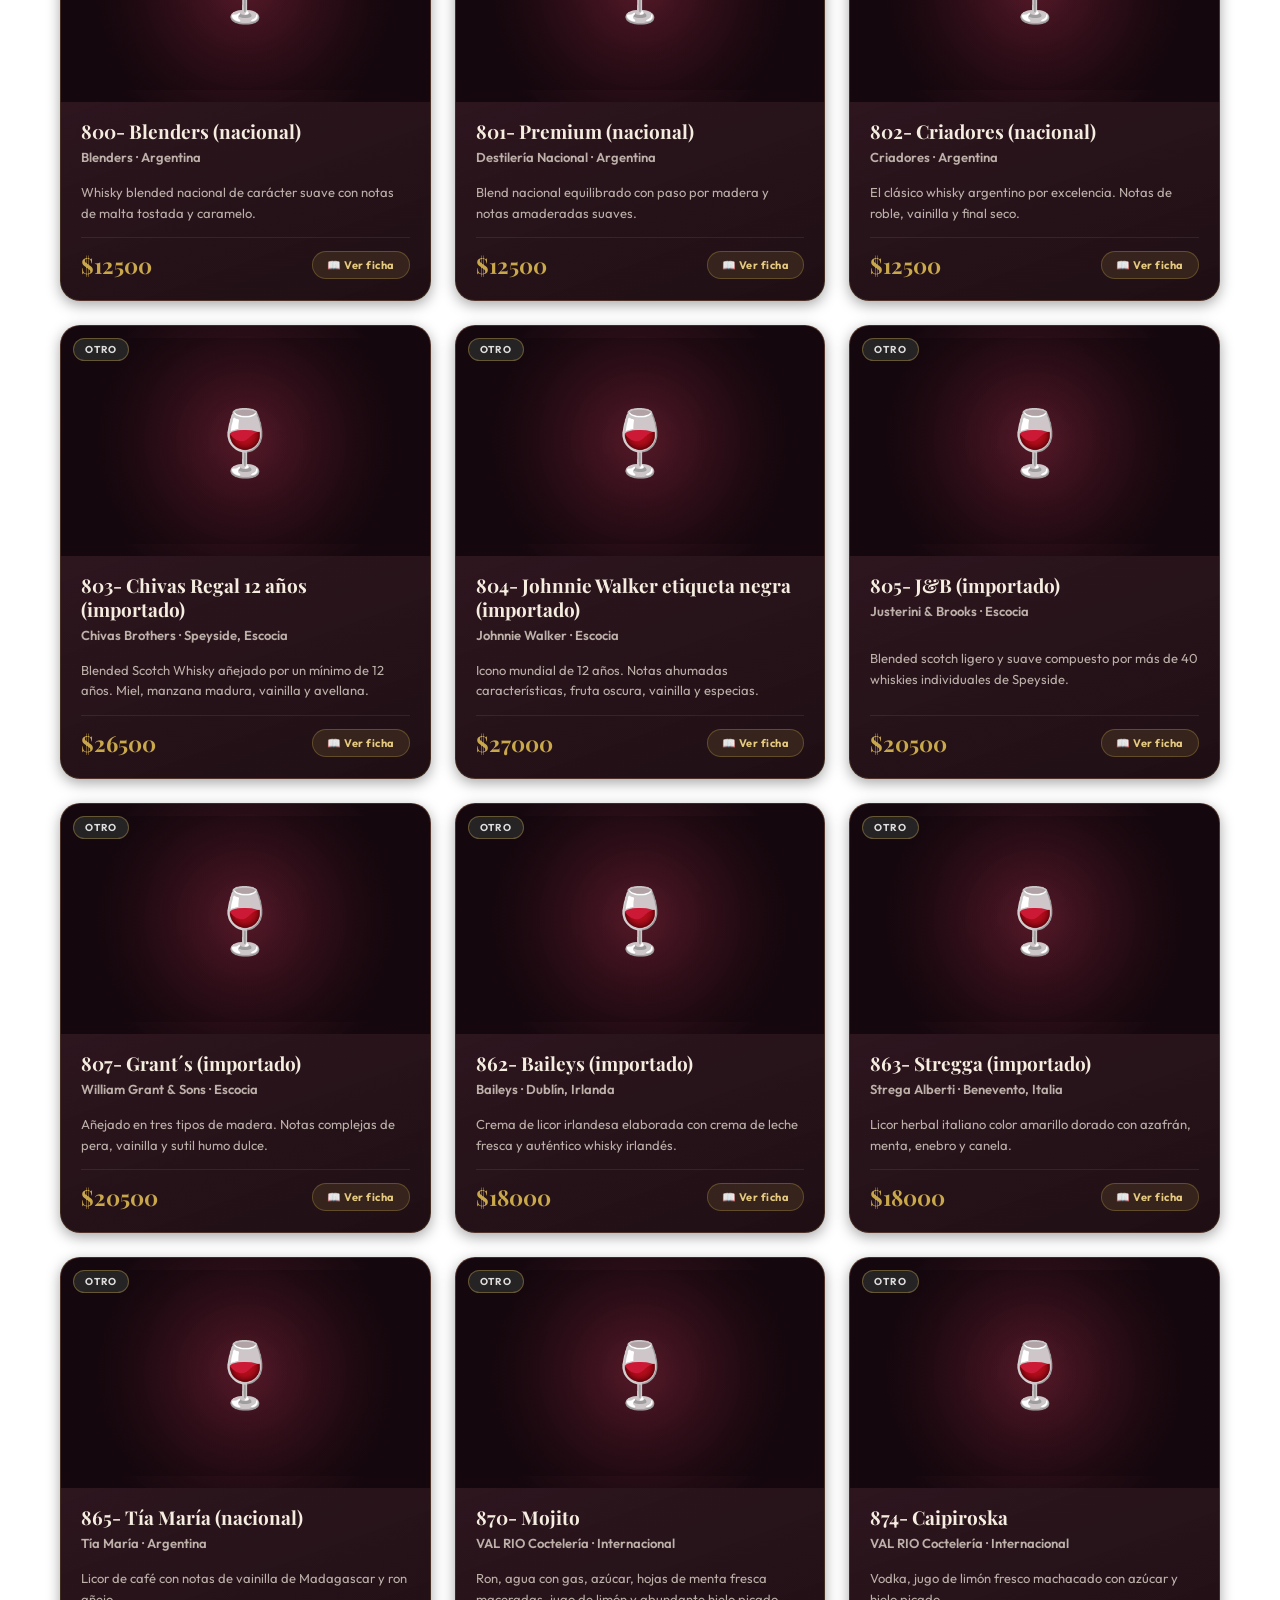
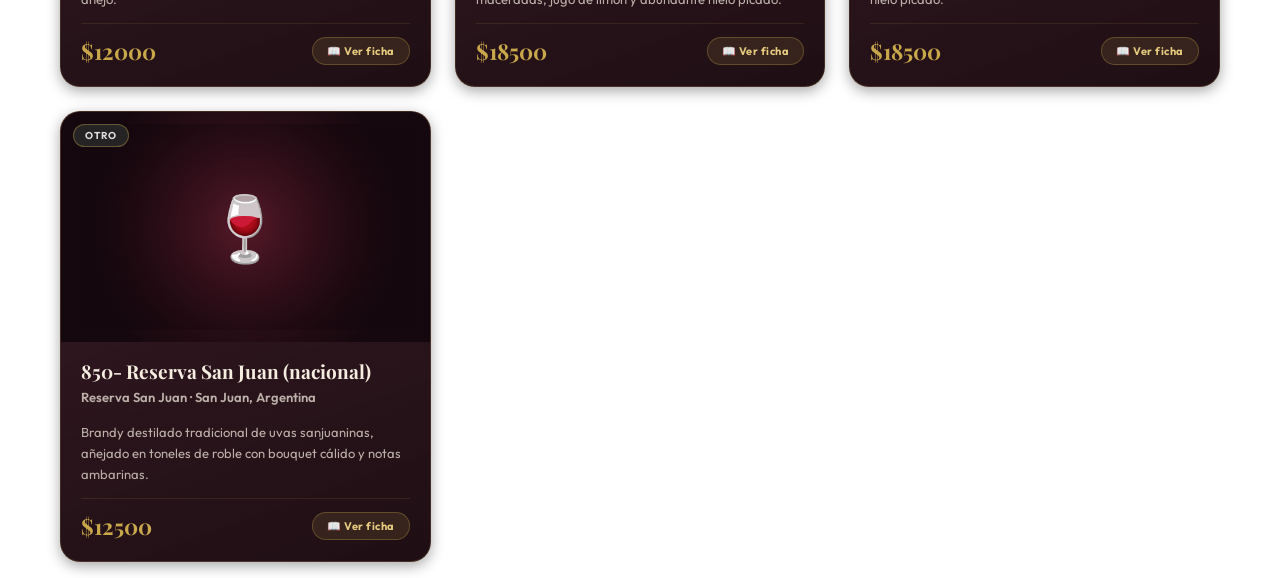
==== commit 8fa20b9c: "Update index.html" ====
--- a/index.html
+++ b/index.html
@@ -360,23 +360,54 @@
 
         /* ========== HEADER ========== */
         header {
-            height: 220px;
+            width: 100%;
+            height: auto;
+            min-height: 160px;
+            max-height: 260px;
+            display: flex;
+            justify-content: center;
+            align-items: center;
+            background: #0d0508;
             overflow: hidden;
             position: relative;
             box-shadow: 0 4px 30px rgba(0, 0, 0, 0.6);
+            padding: 8px 12px;
         }
 
         header img {
-            width: 100%;
-            height: 100%;
-            object-fit: cover;
-        }
-
-        header::after {
-            content: '';
-            position: absolute;
-            inset: 0;
-            background: linear-gradient(to bottom, rgba(15, 5, 10, 0.2), rgba(15, 5, 10, 0.7));
+            width: auto;
+            max-width: 100%;
+            height: auto;
+            max-height: 220px;
+            object-fit: contain;
+            display: block;
+            margin: 0 auto;
+            position: relative;
+            z-index: 1;
+        }
+
+        @media (max-width: 768px) {
+            header {
+                min-height: 140px;
+                max-height: 220px;
+                padding: 6px 10px;
+            }
+
+            header img {
+                max-height: 190px;
+            }
+        }
+
+        @media (max-width: 480px) {
+            header {
+                min-height: 120px;
+                max-height: 190px;
+                padding: 4px 8px;
+            }
+
+            header img {
+                max-height: 160px;
+            }
         }
 
         .banner {
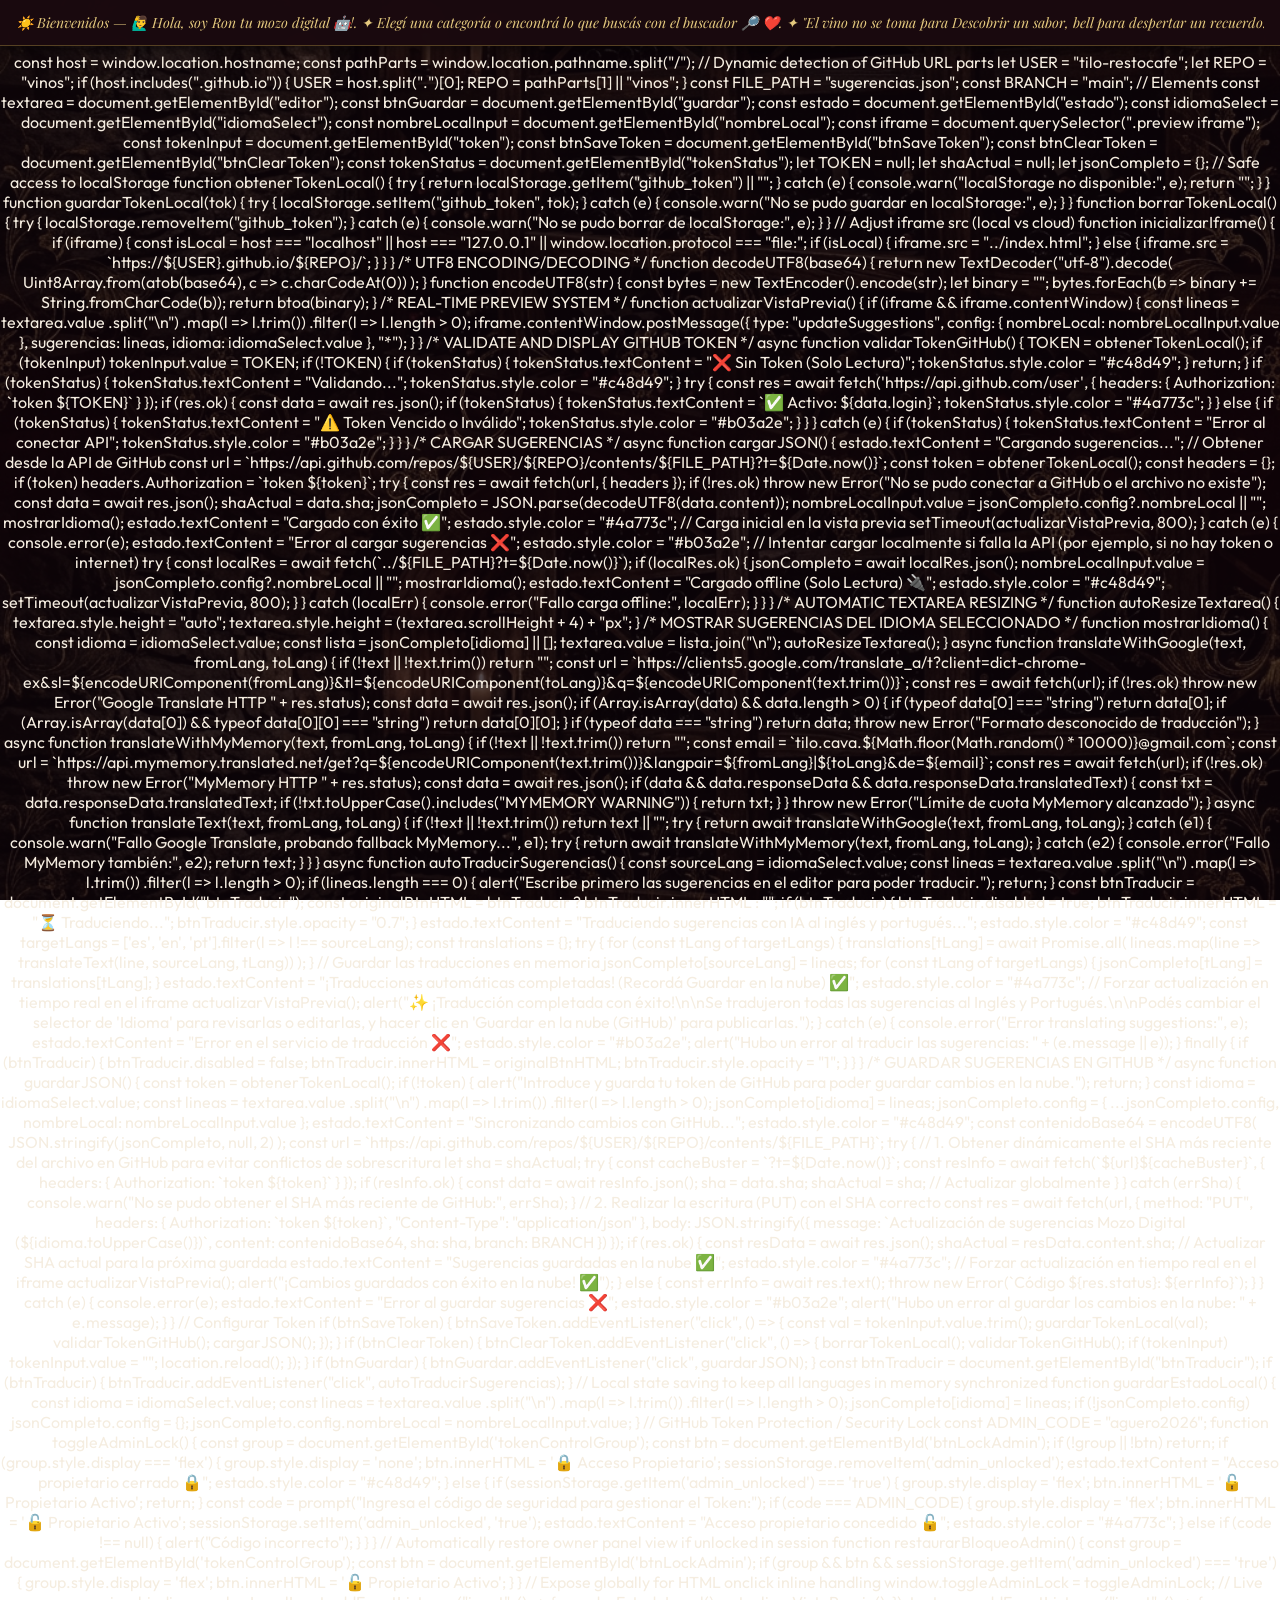
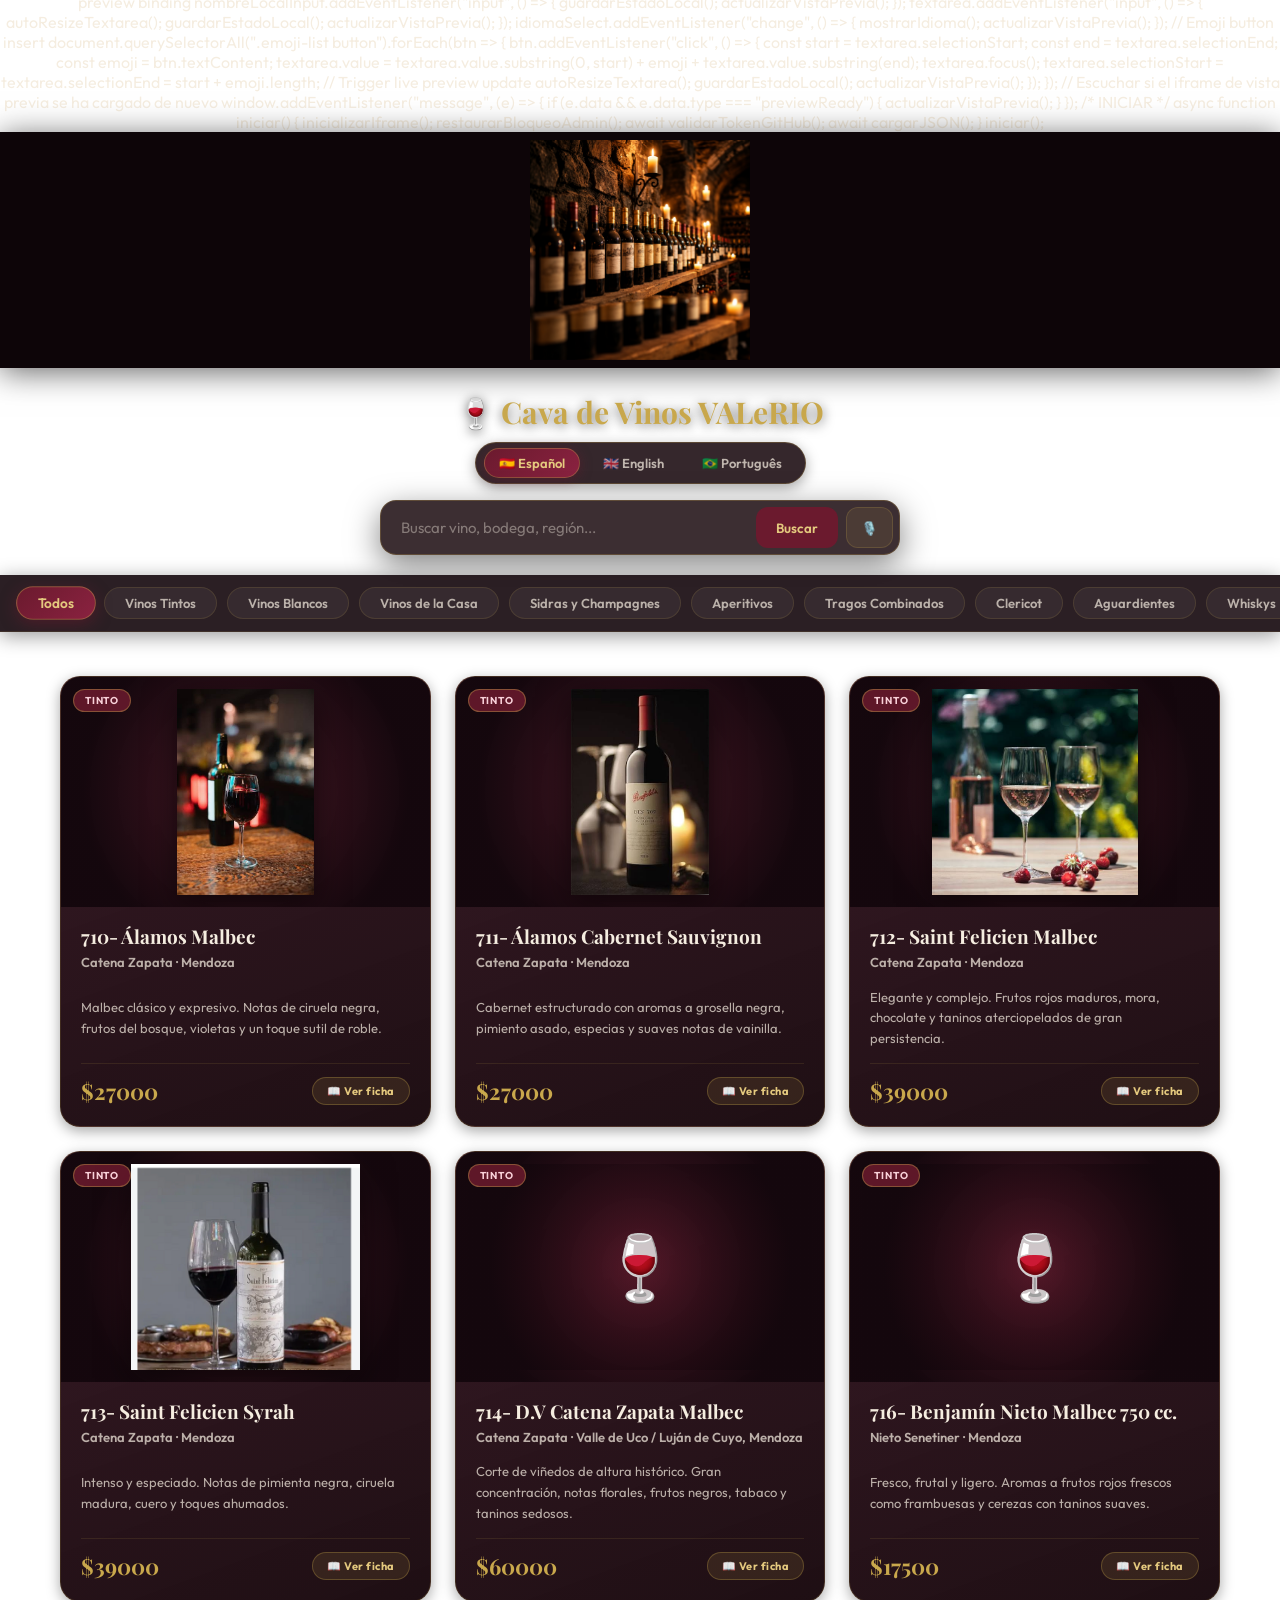
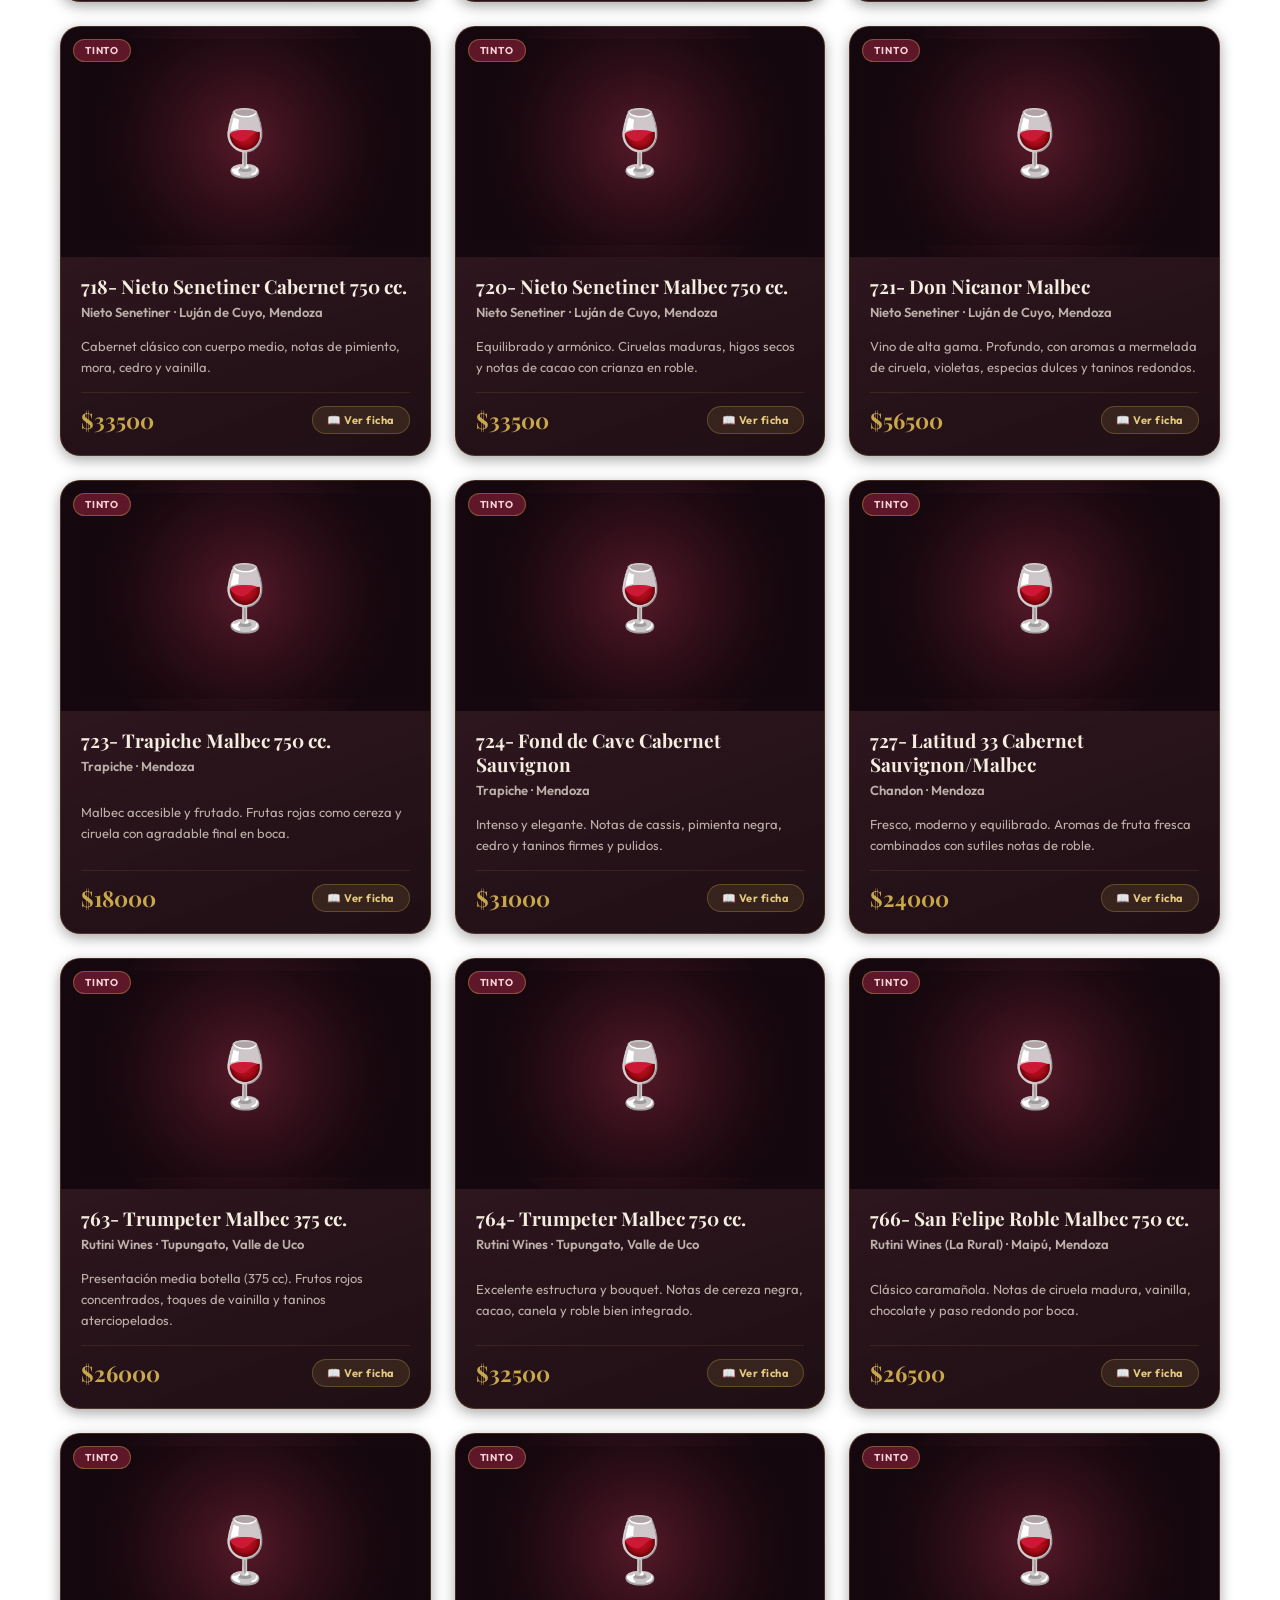
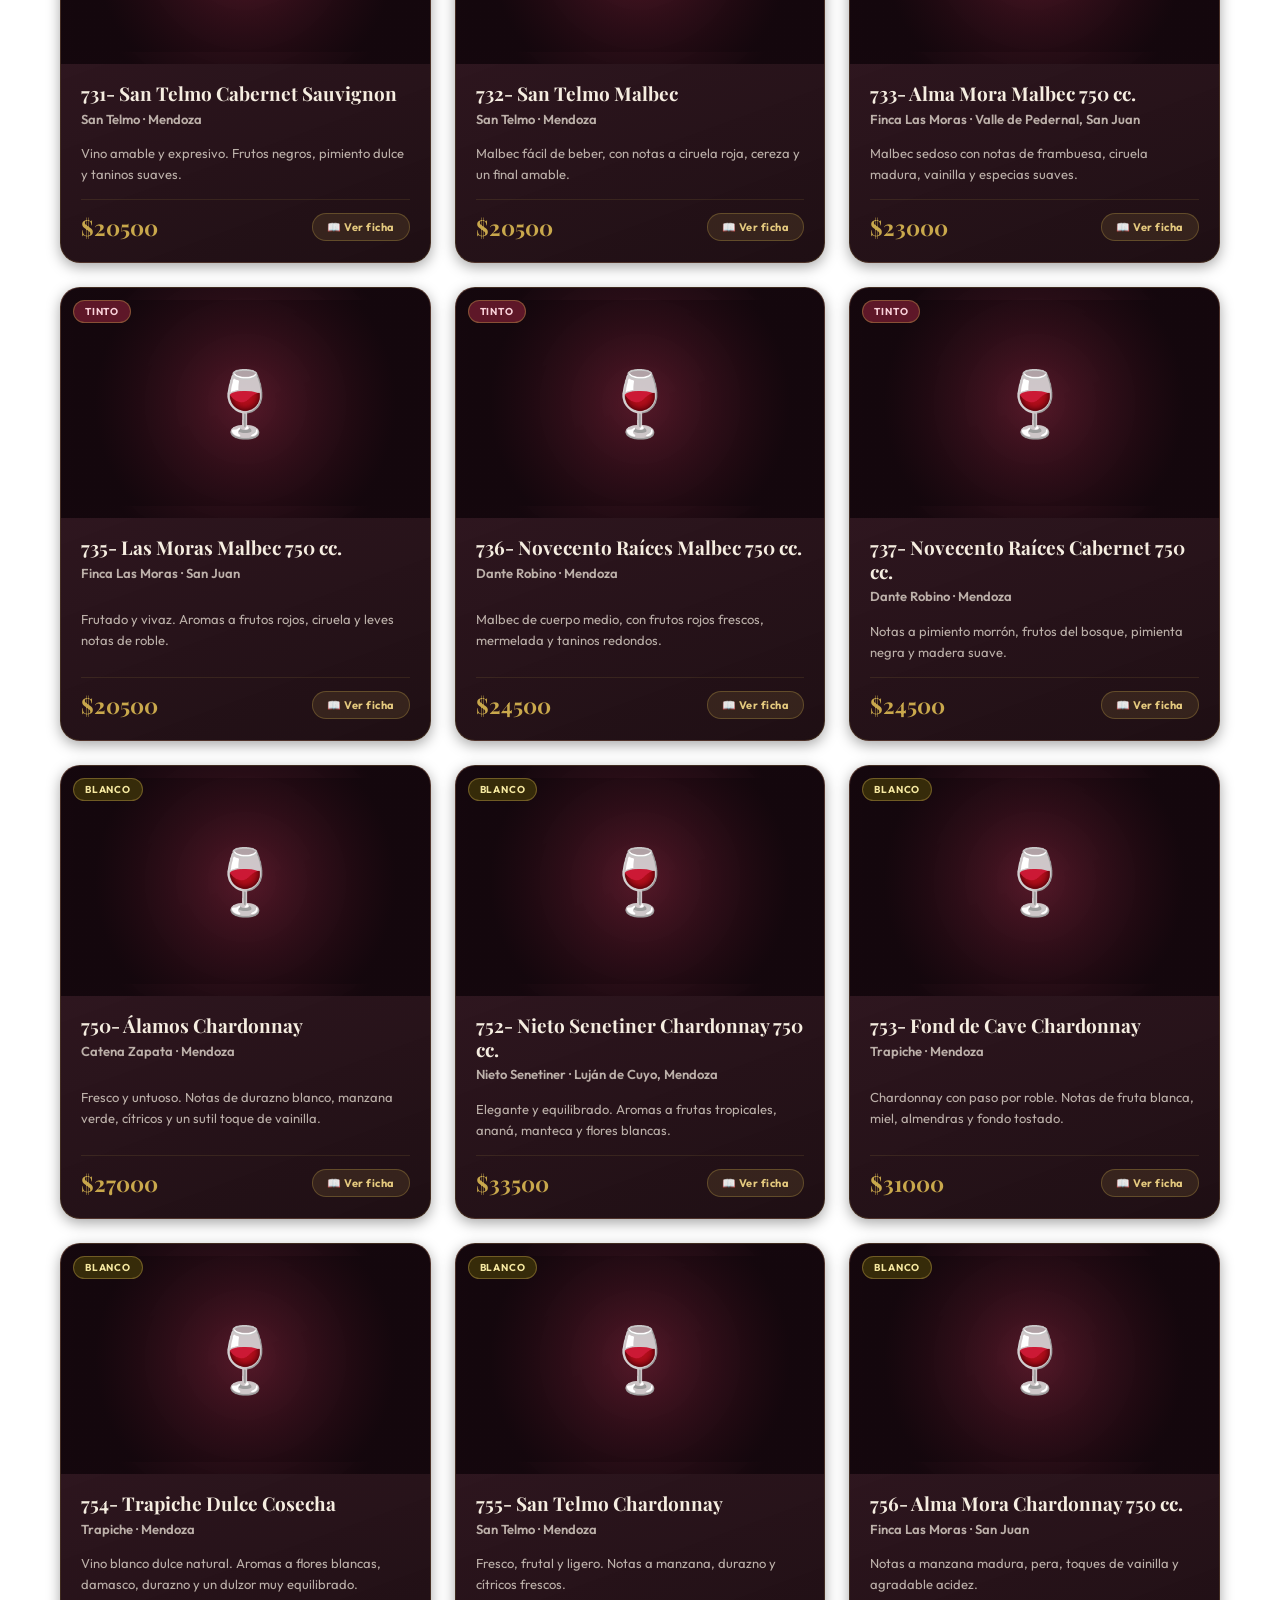
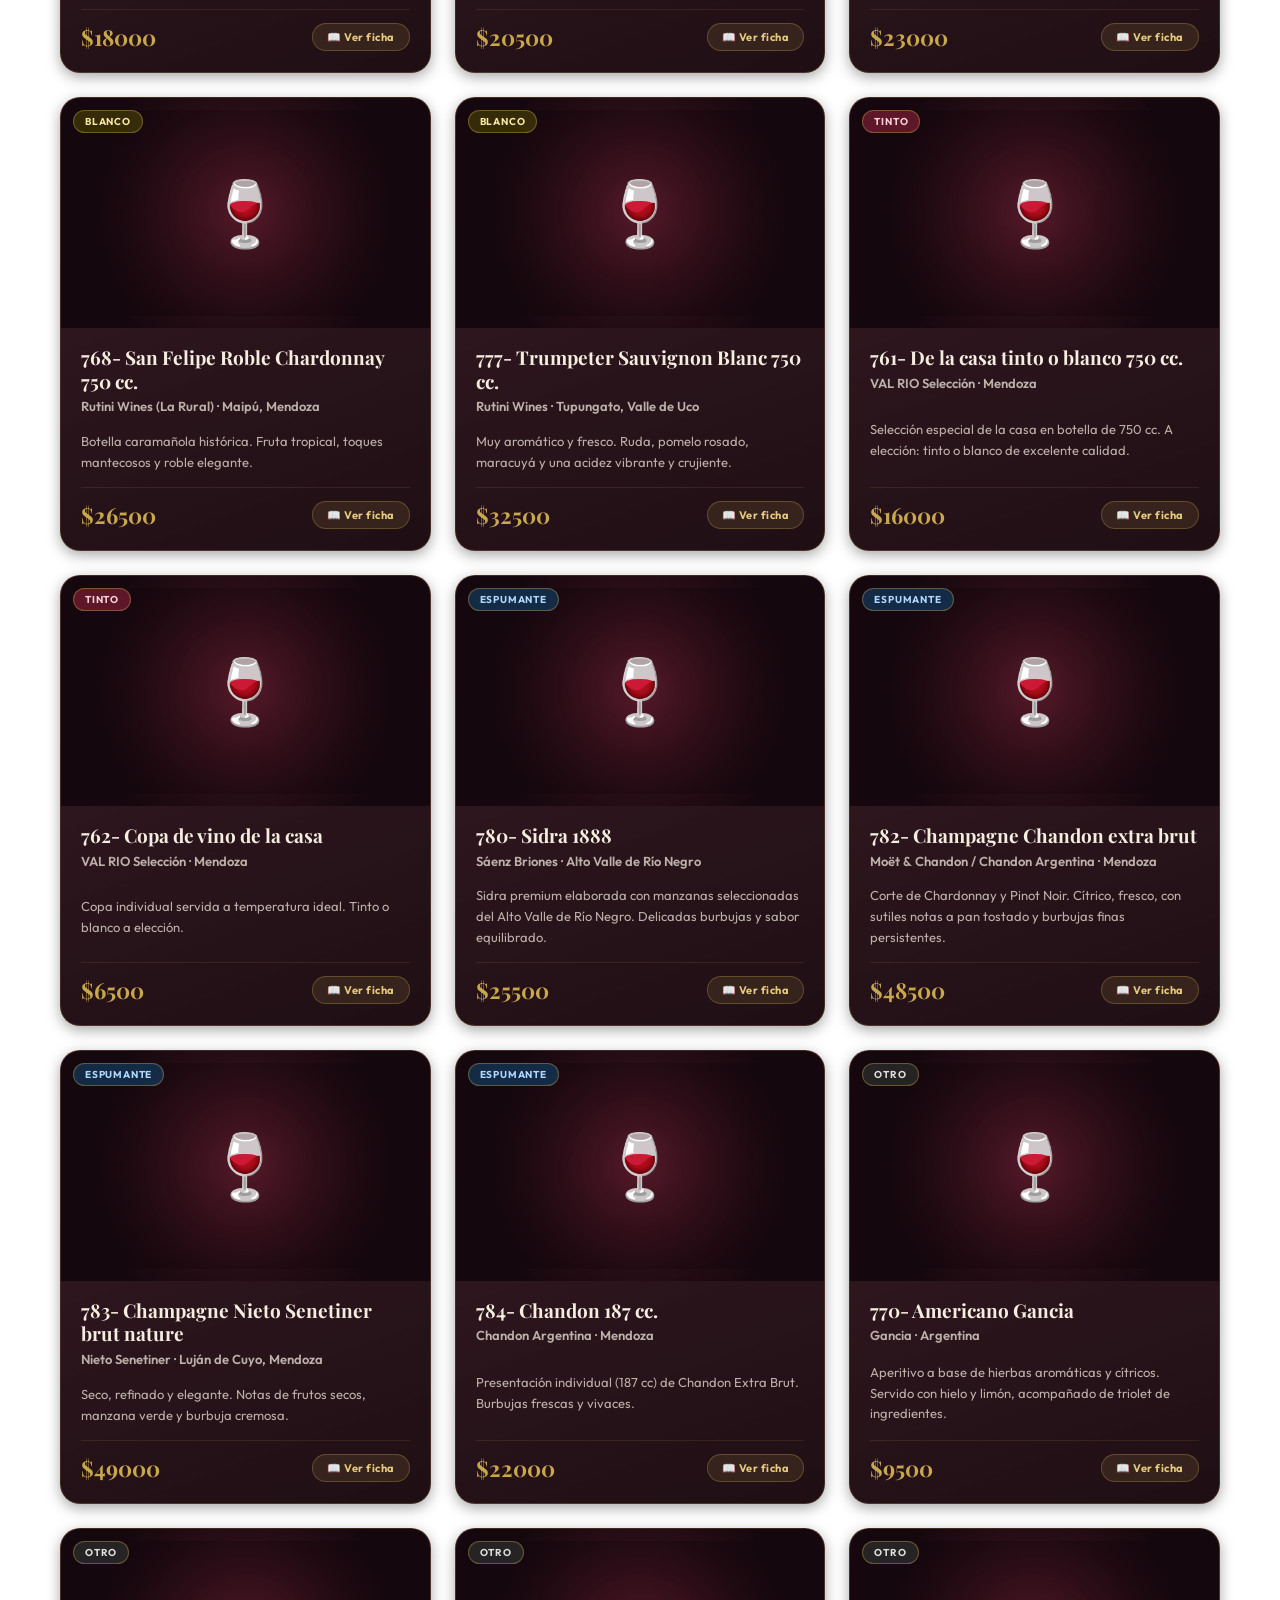
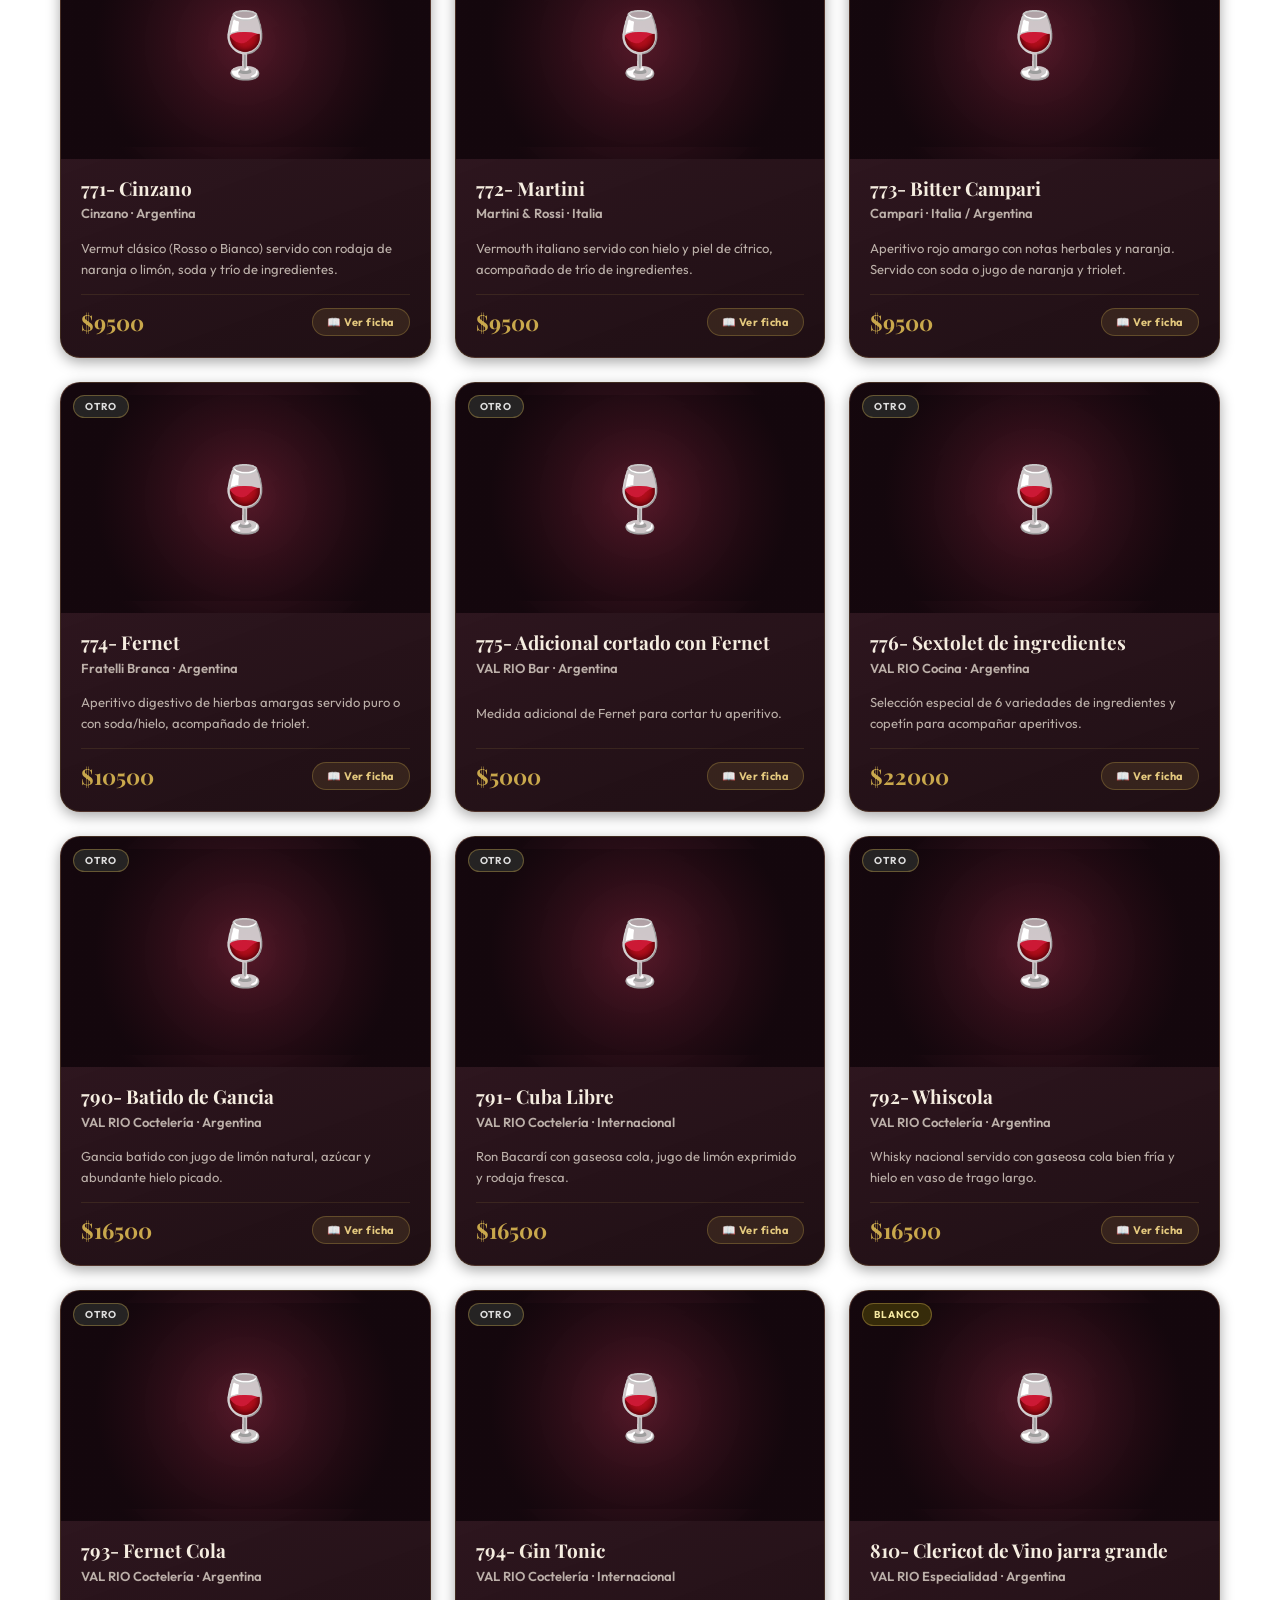
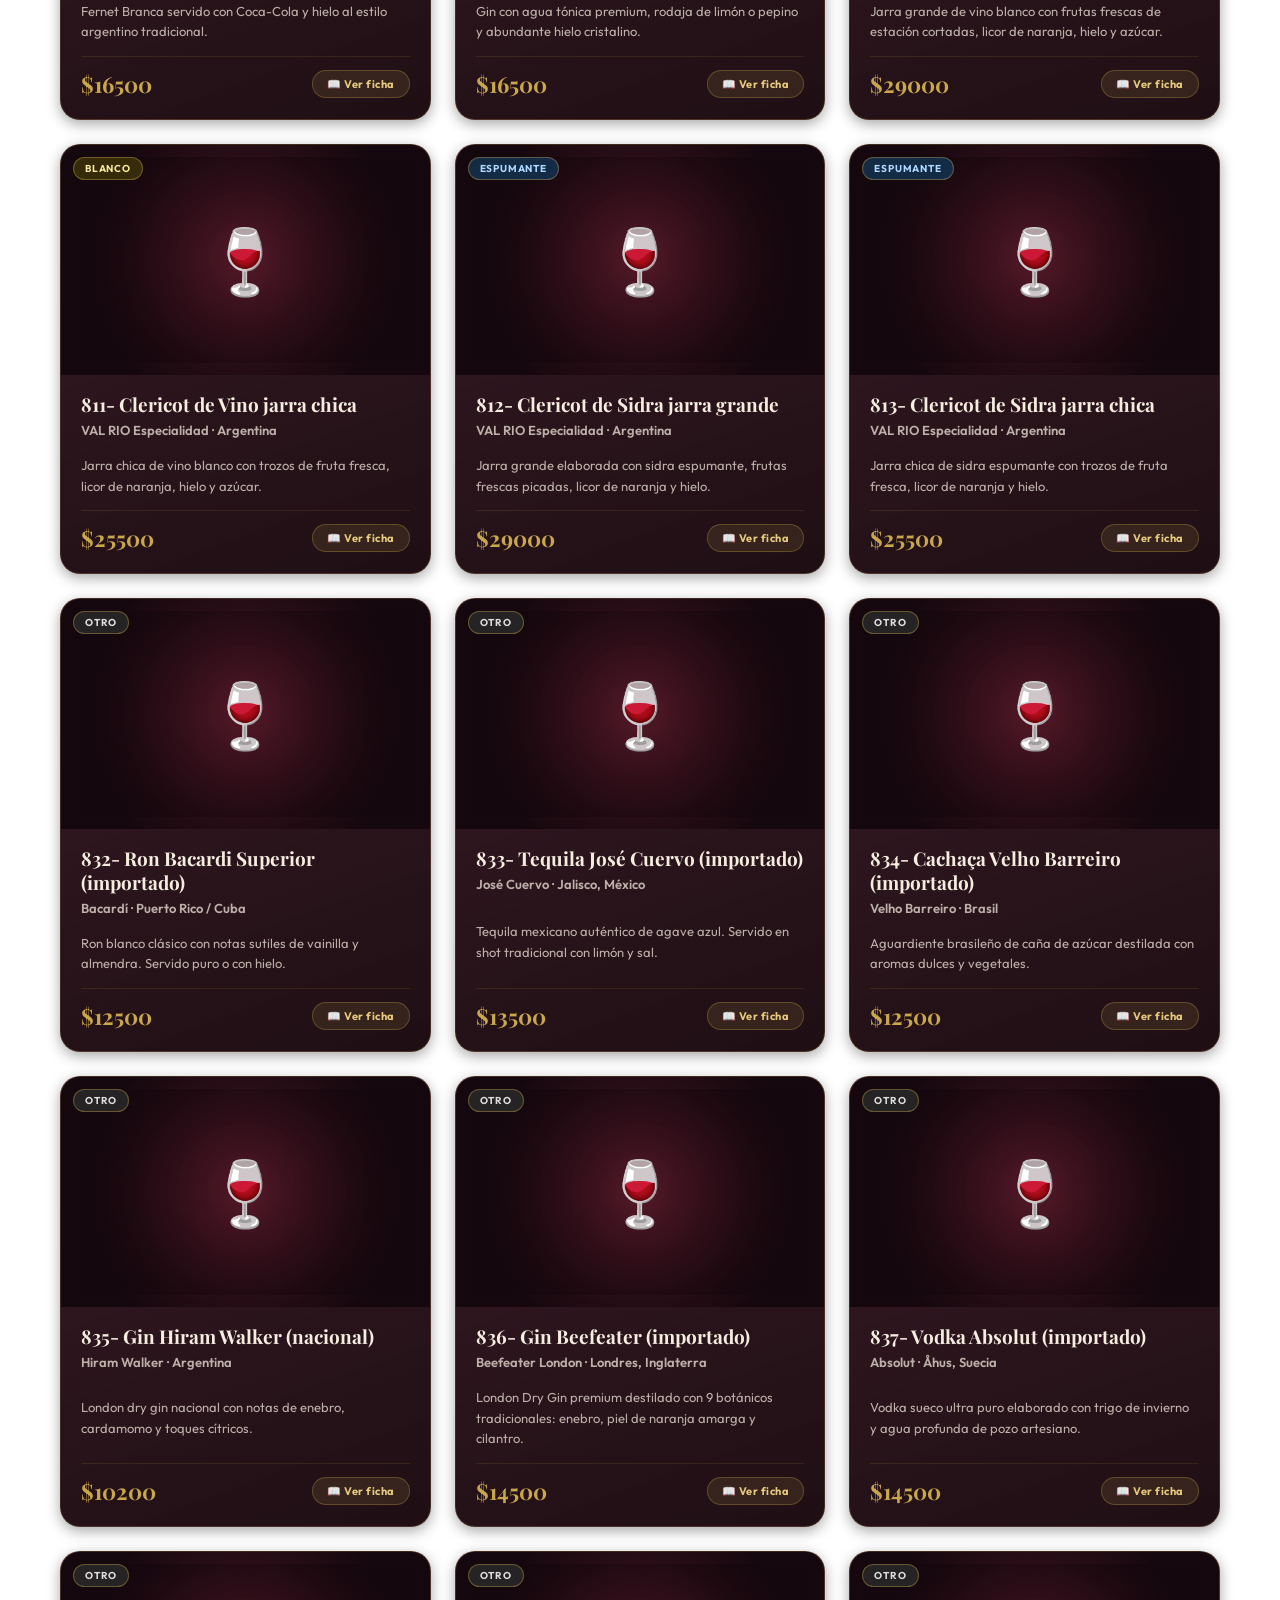
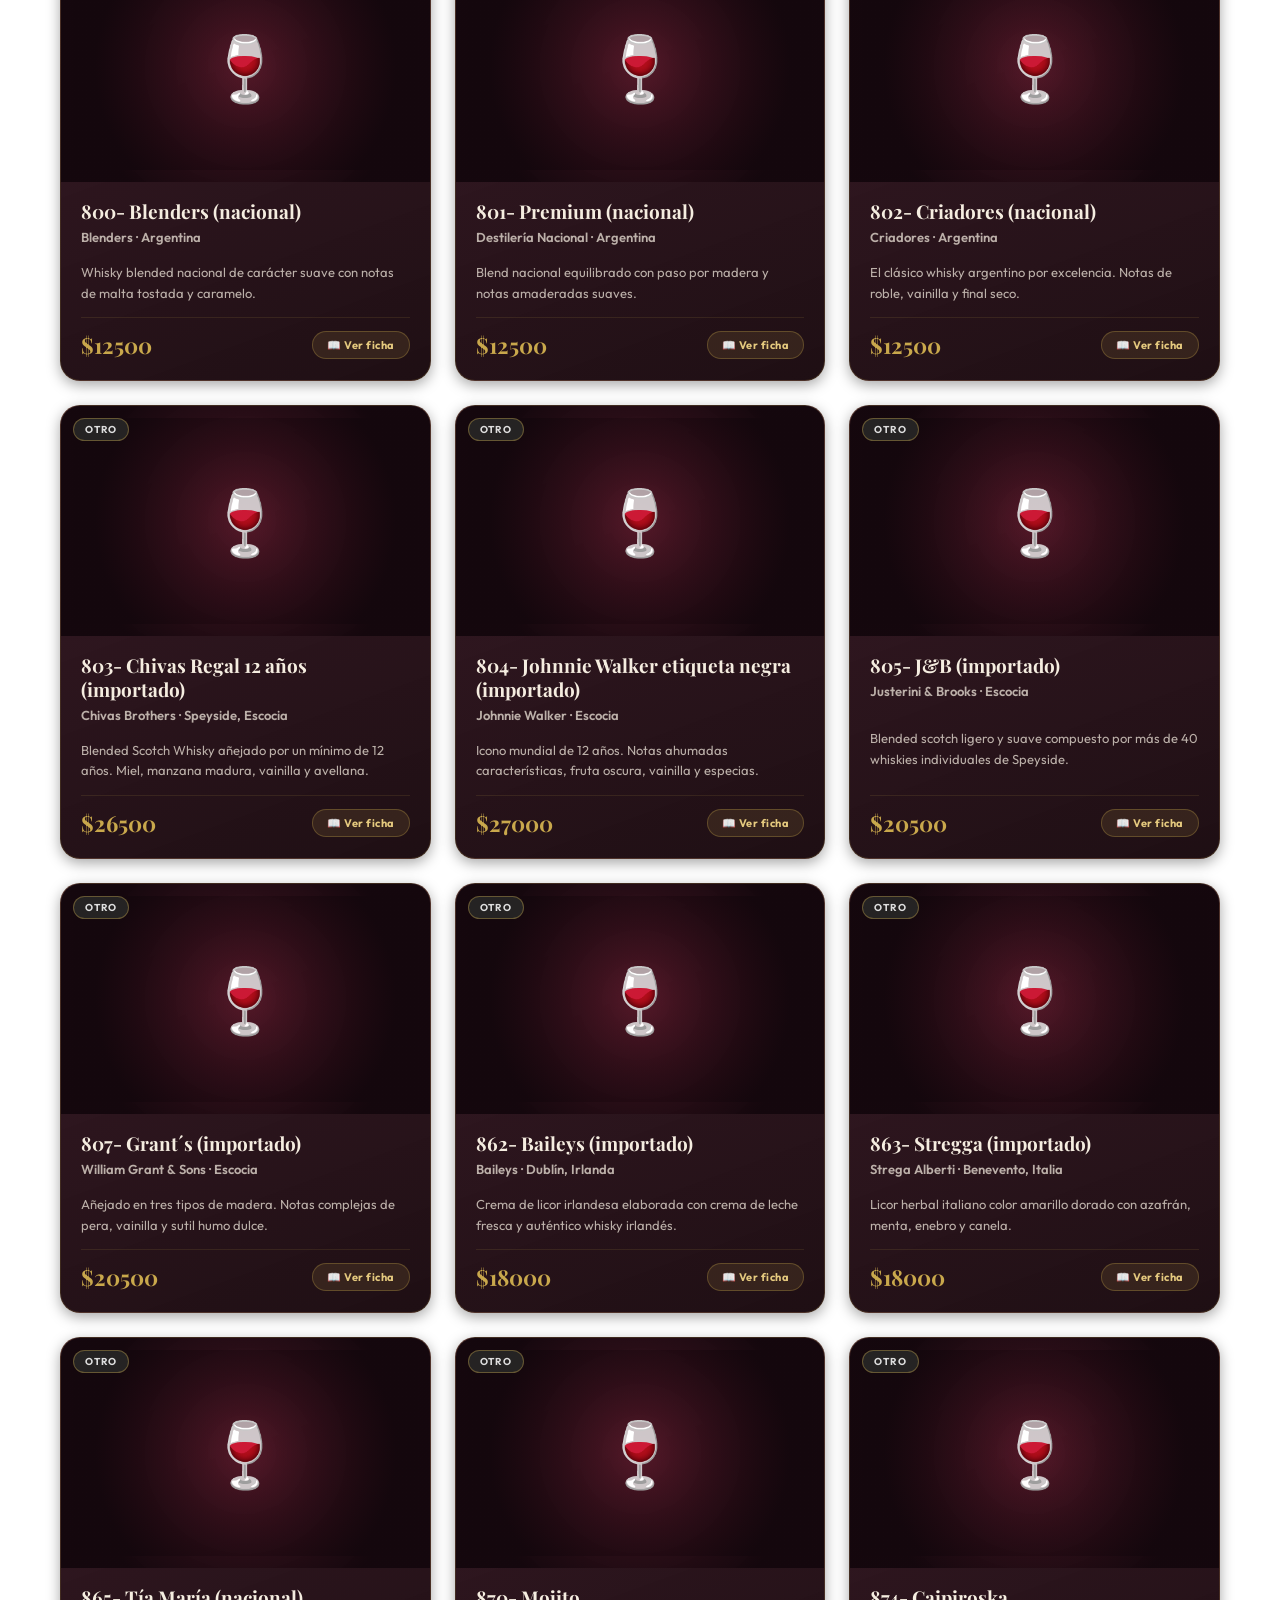
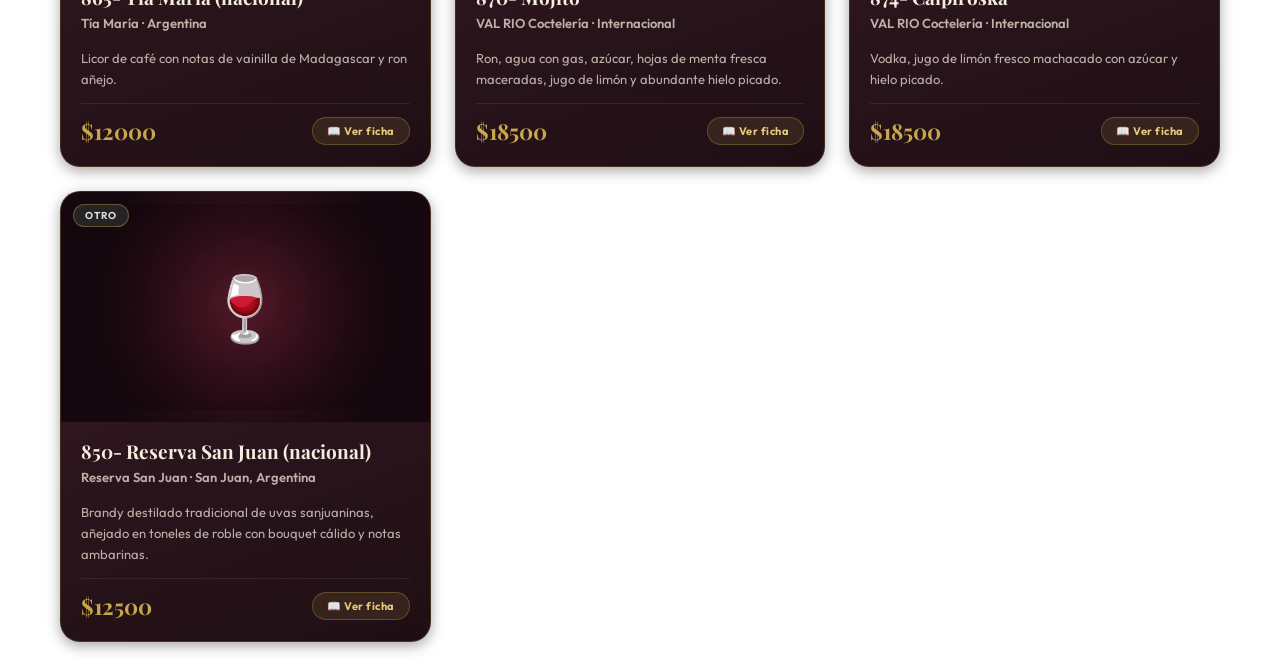
==== commit a2215273: "Update index.html" ====
--- a/index.html
+++ b/index.html
@@ -1,7 +1,541 @@
 <!DOCTYPE html>
 <html lang="es">
 
-<head>
+const host = window.location.hostname;
+const pathParts = window.location.pathname.split("/");
+
+// Dynamic detection of GitHub URL parts
+let USER = "tilo-restocafe";
+let REPO = "vinos";
+
+if (host.includes(".github.io")) {
+    USER = host.split(".")[0];
+    REPO = pathParts[1] || "vinos";
+}
+
+const FILE_PATH = "sugerencias.json";
+const BRANCH = "main";
+
+// Elements
+const textarea = document.getElementById("editor");
+const btnGuardar = document.getElementById("guardar");
+const estado = document.getElementById("estado");
+const idiomaSelect = document.getElementById("idiomaSelect");
+const nombreLocalInput = document.getElementById("nombreLocal");
+const iframe = document.querySelector(".preview iframe");
+
+const tokenInput = document.getElementById("token");
+const btnSaveToken = document.getElementById("btnSaveToken");
+const btnClearToken = document.getElementById("btnClearToken");
+const tokenStatus = document.getElementById("tokenStatus");
+
+let TOKEN = null;
+let shaActual = null;
+let jsonCompleto = {};
+
+// Safe access to localStorage
+function obtenerTokenLocal() {
+    try {
+        return localStorage.getItem("github_token") || "";
+    } catch (e) {
+        console.warn("localStorage no disponible:", e);
+        return "";
+    }
+}
+
+function guardarTokenLocal(tok) {
+    try {
+        localStorage.setItem("github_token", tok);
+    } catch (e) {
+        console.warn("No se pudo guardar en localStorage:", e);
+    }
+}
+
+function borrarTokenLocal() {
+    try {
+        localStorage.removeItem("github_token");
+    } catch (e) {
+        console.warn("No se pudo borrar de localStorage:", e);
+    }
+}
+
+// Adjust iframe src (local vs cloud)
+function inicializarIframe() {
+    if (iframe) {
+        const isLocal = host === "localhost" || host === "127.0.0.1" || window.location.protocol === "file:";
+        if (isLocal) {
+            iframe.src = "../index.html";
+        } else {
+            iframe.src = `https://${USER}.github.io/${REPO}/`;
+        }
+    }
+}
+
+/* UTF8 ENCODING/DECODING */
+function decodeUTF8(base64) {
+    return new TextDecoder("utf-8").decode(
+        Uint8Array.from(atob(base64), c => c.charCodeAt(0))
+    );
+}
+
+function encodeUTF8(str) {
+    const bytes = new TextEncoder().encode(str);
+    let binary = "";
+    bytes.forEach(b => binary += String.fromCharCode(b));
+    return btoa(binary);
+}
+
+/* REAL-TIME PREVIEW SYSTEM */
+function actualizarVistaPrevia() {
+    if (iframe && iframe.contentWindow) {
+        const lineas = textarea.value
+            .split("\n")
+            .map(l => l.trim())
+            .filter(l => l.length > 0);
+
+        iframe.contentWindow.postMessage({
+            type: "updateSuggestions",
+            config: { nombreLocal: nombreLocalInput.value },
+            sugerencias: lineas,
+            idioma: idiomaSelect.value
+        }, "*");
+    }
+}
+
+/* VALIDATE AND DISPLAY GITHUB TOKEN */
+async function validarTokenGitHub() {
+    TOKEN = obtenerTokenLocal();
+    if (tokenInput) tokenInput.value = TOKEN;
+
+    if (!TOKEN) {
+        if (tokenStatus) {
+            tokenStatus.textContent = "❌ Sin Token (Solo Lectura)";
+            tokenStatus.style.color = "#c48d49";
+        }
+        return;
+    }
+
+    if (tokenStatus) {
+        tokenStatus.textContent = "Validando...";
+        tokenStatus.style.color = "#c48d49";
+    }
+
+    try {
+        const res = await fetch('https://api.github.com/user', {
+            headers: { Authorization: `token ${TOKEN}` }
+        });
+
+        if (res.ok) {
+            const data = await res.json();
+            if (tokenStatus) {
+                tokenStatus.textContent = `✅ Activo: ${data.login}`;
+                tokenStatus.style.color = "#4a773c";
+            }
+        } else {
+            if (tokenStatus) {
+                tokenStatus.textContent = "⚠️ Token Vencido o Inválido";
+                tokenStatus.style.color = "#b03a2e";
+            }
+        }
+    } catch (e) {
+        if (tokenStatus) {
+            tokenStatus.textContent = "Error al conectar API";
+            tokenStatus.style.color = "#b03a2e";
+        }
+    }
+}
+
+/* CARGAR SUGERENCIAS */
+async function cargarJSON() {
+    estado.textContent = "Cargando sugerencias...";
+
+    // Obtener desde la API de GitHub
+    const url = `https://api.github.com/repos/${USER}/${REPO}/contents/${FILE_PATH}?t=${Date.now()}`;
+    const token = obtenerTokenLocal();
+
+    const headers = {};
+    if (token) headers.Authorization = `token ${token}`;
+
+    try {
+        const res = await fetch(url, { headers });
+
+        if (!res.ok) throw new Error("No se pudo conectar a GitHub o el archivo no existe");
+
+        const data = await res.json();
+        shaActual = data.sha;
+
+        jsonCompleto = JSON.parse(decodeUTF8(data.content));
+
+        nombreLocalInput.value = jsonCompleto.config?.nombreLocal || "";
+        mostrarIdioma();
+
+        estado.textContent = "Cargado con éxito ✅";
+        estado.style.color = "#4a773c";
+
+        // Carga inicial en la vista previa
+        setTimeout(actualizarVistaPrevia, 800);
+    } catch (e) {
+        console.error(e);
+        estado.textContent = "Error al cargar sugerencias ❌";
+        estado.style.color = "#b03a2e";
+
+        // Intentar cargar localmente si falla la API (por ejemplo, si no hay token o internet)
+        try {
+            const localRes = await fetch(`../${FILE_PATH}?t=${Date.now()}`);
+            if (localRes.ok) {
+                jsonCompleto = await localRes.json();
+                nombreLocalInput.value = jsonCompleto.config?.nombreLocal || "";
+                mostrarIdioma();
+                estado.textContent = "Cargado offline (Solo Lectura) 🔌";
+                estado.style.color = "#c48d49";
+                setTimeout(actualizarVistaPrevia, 800);
+            }
+        } catch (localErr) {
+            console.error("Fallo carga offline:", localErr);
+        }
+    }
+}
+
+/* AUTOMATIC TEXTAREA RESIZING */
+function autoResizeTextarea() {
+    textarea.style.height = "auto";
+    textarea.style.height = (textarea.scrollHeight + 4) + "px";
+}
+
+/* MOSTRAR SUGERENCIAS DEL IDIOMA SELECCIONADO */
+function mostrarIdioma() {
+    const idioma = idiomaSelect.value;
+    const lista = jsonCompleto[idioma] || [];
+    textarea.value = lista.join("\n");
+    autoResizeTextarea();
+}
+
+async function translateWithGoogle(text, fromLang, toLang) {
+    if (!text || !text.trim()) return "";
+    const url = `https://clients5.google.com/translate_a/t?client=dict-chrome-ex&sl=${encodeURIComponent(fromLang)}&tl=${encodeURIComponent(toLang)}&q=${encodeURIComponent(text.trim())}`;
+    const res = await fetch(url);
+    if (!res.ok) throw new Error("Google Translate HTTP " + res.status);
+    const data = await res.json();
+    if (Array.isArray(data) && data.length > 0) {
+        if (typeof data[0] === "string") return data[0];
+        if (Array.isArray(data[0]) && typeof data[0][0] === "string") return data[0][0];
+    }
+    if (typeof data === "string") return data;
+    throw new Error("Formato desconocido de traducción");
+}
+
+async function translateWithMyMemory(text, fromLang, toLang) {
+    if (!text || !text.trim()) return "";
+    const email = `tilo.cava.${Math.floor(Math.random() * 10000)}@gmail.com`;
+    const url = `https://api.mymemory.translated.net/get?q=${encodeURIComponent(text.trim())}&langpair=${fromLang}|${toLang}&de=${email}`;
+    const res = await fetch(url);
+    if (!res.ok) throw new Error("MyMemory HTTP " + res.status);
+    const data = await res.json();
+    if (data && data.responseData && data.responseData.translatedText) {
+        const txt = data.responseData.translatedText;
+        if (!txt.toUpperCase().includes("MYMEMORY WARNING")) {
+            return txt;
+        }
+    }
+    throw new Error("Límite de cuota MyMemory alcanzado");
+}
+
+async function translateText(text, fromLang, toLang) {
+    if (!text || !text.trim()) return text || "";
+    try {
+        return await translateWithGoogle(text, fromLang, toLang);
+    } catch (e1) {
+        console.warn("Fallo Google Translate, probando fallback MyMemory...", e1);
+        try {
+            return await translateWithMyMemory(text, fromLang, toLang);
+        } catch (e2) {
+            console.error("Fallo MyMemory también:", e2);
+            return text;
+        }
+    }
+}
+
+async function autoTraducirSugerencias() {
+    const sourceLang = idiomaSelect.value;
+    const lineas = textarea.value
+        .split("\n")
+        .map(l => l.trim())
+        .filter(l => l.length > 0);
+
+    if (lineas.length === 0) {
+        alert("Escribe primero las sugerencias en el editor para poder traducir.");
+        return;
+    }
+
+    const btnTraducir = document.getElementById("btnTraducir");
+    const originalBtnHTML = btnTraducir ? btnTraducir.innerHTML : "";
+    if (btnTraducir) {
+        btnTraducir.disabled = true;
+        btnTraducir.innerHTML = "⏳ Traduciendo...";
+        btnTraducir.style.opacity = "0.7";
+    }
+
+    estado.textContent = "Traduciendo sugerencias con IA al inglés y portugués...";
+    estado.style.color = "#c48d49";
+
+    const targetLangs = ['es', 'en', 'pt'].filter(l => l !== sourceLang);
+    const translations = {};
+
+    try {
+        for (const tLang of targetLangs) {
+            translations[tLang] = await Promise.all(
+                lineas.map(line => translateText(line, sourceLang, tLang))
+            );
+        }
+
+        // Guardar las traducciones en memoria
+        jsonCompleto[sourceLang] = lineas;
+        for (const tLang of targetLangs) {
+            jsonCompleto[tLang] = translations[tLang];
+        }
+
+        estado.textContent = "¡Traducciones automáticas completadas! (Recordá Guardar en la nube) ✅";
+        estado.style.color = "#4a773c";
+
+        // Forzar actualización en tiempo real en el iframe
+        actualizarVistaPrevia();
+
+        alert("✨ ¡Traducción completada con éxito!\n\nSe tradujeron todas las sugerencias al Inglés y Portugués.\n\nPodés cambiar el selector de 'Idioma' para revisarlas o editarlas, y hacer clic en 'Guardar en la nube (GitHub)' para publicarlas.");
+    } catch (e) {
+        console.error("Error translating suggestions:", e);
+        estado.textContent = "Error en el servicio de traducción ❌";
+        estado.style.color = "#b03a2e";
+        alert("Hubo un error al traducir las sugerencias: " + (e.message || e));
+    } finally {
+        if (btnTraducir) {
+            btnTraducir.disabled = false;
+            btnTraducir.innerHTML = originalBtnHTML;
+            btnTraducir.style.opacity = "1";
+        }
+    }
+}
+
+/* GUARDAR SUGERENCIAS EN GITHUB */
+async function guardarJSON() {
+    const token = obtenerTokenLocal();
+    if (!token) {
+        alert("Introduce y guarda tu token de GitHub para poder guardar cambios en la nube.");
+        return;
+    }
+
+    const idioma = idiomaSelect.value;
+    const lineas = textarea.value
+        .split("\n")
+        .map(l => l.trim())
+        .filter(l => l.length > 0);
+
+    jsonCompleto[idioma] = lineas;
+    jsonCompleto.config = {
+        ...jsonCompleto.config,
+        nombreLocal: nombreLocalInput.value
+    };
+
+    estado.textContent = "Sincronizando cambios con GitHub...";
+    estado.style.color = "#c48d49";
+
+    const contenidoBase64 = encodeUTF8(
+        JSON.stringify(jsonCompleto, null, 2)
+    );
+
+    const url = `https://api.github.com/repos/${USER}/${REPO}/contents/${FILE_PATH}`;
+
+    try {
+        // 1. Obtener dinámicamente el SHA más reciente del archivo en GitHub para evitar conflictos de sobrescritura
+        let sha = shaActual;
+        try {
+            const cacheBuster = `?t=${Date.now()}`;
+            const resInfo = await fetch(`${url}${cacheBuster}`, {
+                headers: { Authorization: `token ${token}` }
+            });
+            if (resInfo.ok) {
+                const data = await resInfo.json();
+                sha = data.sha;
+                shaActual = sha; // Actualizar globalmente
+            }
+        } catch (errSha) {
+            console.warn("No se pudo obtener el SHA más reciente de GitHub:", errSha);
+        }
+
+        // 2. Realizar la escritura (PUT) con el SHA correcto
+        const res = await fetch(url, {
+            method: "PUT",
+            headers: {
+                Authorization: `token ${token}`,
+                "Content-Type": "application/json"
+            },
+            body: JSON.stringify({
+                message: `Actualización de sugerencias Mozo Digital (${idioma.toUpperCase()})`,
+                content: contenidoBase64,
+                sha: sha,
+                branch: BRANCH
+            })
+        });
+
+        if (res.ok) {
+            const resData = await res.json();
+            shaActual = resData.content.sha; // Actualizar SHA actual para la próxima guardada
+            estado.textContent = "Sugerencias guardadas en la nube ✅";
+            estado.style.color = "#4a773c";
+
+            // Forzar actualización en tiempo real en el iframe
+            actualizarVistaPrevia();
+            alert("¡Cambios guardados con éxito en la nube! ✅");
+        } else {
+            const errInfo = await res.text();
+            throw new Error(`Código ${res.status}: ${errInfo}`);
+        }
+    } catch (e) {
+        console.error(e);
+        estado.textContent = "Error al guardar sugerencias ❌";
+        estado.style.color = "#b03a2e";
+        alert("Hubo un error al guardar los cambios en la nube: " + e.message);
+    }
+}
+
+// Configurar Token
+if (btnSaveToken) {
+    btnSaveToken.addEventListener("click", () => {
+        const val = tokenInput.value.trim();
+        guardarTokenLocal(val);
+        validarTokenGitHub();
+        cargarJSON();
+    });
+}
+
+if (btnClearToken) {
+    btnClearToken.addEventListener("click", () => {
+        borrarTokenLocal();
+        validarTokenGitHub();
+        if (tokenInput) tokenInput.value = "";
+        location.reload();
+    });
+}
+
+if (btnGuardar) {
+    btnGuardar.addEventListener("click", guardarJSON);
+}
+
+const btnTraducir = document.getElementById("btnTraducir");
+if (btnTraducir) {
+    btnTraducir.addEventListener("click", autoTraducirSugerencias);
+}
+
+// Local state saving to keep all languages in memory synchronized
+function guardarEstadoLocal() {
+    const idioma = idiomaSelect.value;
+    const lineas = textarea.value
+        .split("\n")
+        .map(l => l.trim())
+        .filter(l => l.length > 0);
+    jsonCompleto[idioma] = lineas;
+    if (!jsonCompleto.config) jsonCompleto.config = {};
+    jsonCompleto.config.nombreLocal = nombreLocalInput.value;
+}
+
+// GitHub Token Protection / Security Lock
+const ADMIN_CODE = "aguero2026";
+
+function toggleAdminLock() {
+    const group = document.getElementById('tokenControlGroup');
+    const btn = document.getElementById('btnLockAdmin');
+    if (!group || !btn) return;
+
+    if (group.style.display === 'flex') {
+        group.style.display = 'none';
+        btn.innerHTML = '🔒 Acceso Propietario';
+        sessionStorage.removeItem('admin_unlocked');
+        estado.textContent = "Acceso propietario cerrado 🔒";
+        estado.style.color = "#c48d49";
+    } else {
+        if (sessionStorage.getItem('admin_unlocked') === 'true') {
+            group.style.display = 'flex';
+            btn.innerHTML = '🔓 Propietario Activo';
+            return;
+        }
+        const code = prompt("Ingresa el código de seguridad para gestionar el Token:");
+        if (code === ADMIN_CODE) {
+            group.style.display = 'flex';
+            btn.innerHTML = '🔓 Propietario Activo';
+            sessionStorage.setItem('admin_unlocked', 'true');
+            estado.textContent = "Acceso propietario concedido 🔓";
+            estado.style.color = "#4a773c";
+        } else if (code !== null) {
+            alert("Código incorrecto");
+        }
+    }
+}
+
+// Automatically restore owner panel view if unlocked in session
+function restaurarBloqueoAdmin() {
+    const group = document.getElementById('tokenControlGroup');
+    const btn = document.getElementById('btnLockAdmin');
+    if (group && btn && sessionStorage.getItem('admin_unlocked') === 'true') {
+        group.style.display = 'flex';
+        btn.innerHTML = '🔓 Propietario Activo';
+    }
+}
+
+// Expose globally for HTML onclick inline handling
+window.toggleAdminLock = toggleAdminLock;
+
+// Live preview binding
+nombreLocalInput.addEventListener("input", () => {
+    guardarEstadoLocal();
+    actualizarVistaPrevia();
+});
+textarea.addEventListener("input", () => {
+    autoResizeTextarea();
+    guardarEstadoLocal();
+    actualizarVistaPrevia();
+});
+idiomaSelect.addEventListener("change", () => {
+    mostrarIdioma();
+    actualizarVistaPrevia();
+});
+
+// Emoji button insert
+document.querySelectorAll(".emoji-list button").forEach(btn => {
+    btn.addEventListener("click", () => {
+        const start = textarea.selectionStart;
+        const end = textarea.selectionEnd;
+        const emoji = btn.textContent;
+
+        textarea.value =
+            textarea.value.substring(0, start) +
+            emoji +
+            textarea.value.substring(end);
+
+        textarea.focus();
+        textarea.selectionStart = textarea.selectionEnd = start + emoji.length;
+
+        // Trigger live preview update
+        autoResizeTextarea();
+        guardarEstadoLocal();
+        actualizarVistaPrevia();
+    });
+});
+
+// Escuchar si el iframe de vista previa se ha cargado de nuevo
+window.addEventListener("message", (e) => {
+    if (e.data && e.data.type === "previewReady") {
+        actualizarVistaPrevia();
+    }
+});
+
+/* INICIAR */
+async function iniciar() {
+    inicializarIframe();
+    restaurarBloqueoAdmin();
+    await validarTokenGitHub();
+    await cargarJSON();
+}
+
+iniciar();<head>
     <meta charset="UTF-8">
     <meta name="viewport" content="width=device-width, initial-scale=1.0">
     <title>Cava de Vinos</title>
@@ -1136,7 +1670,7 @@
     </div>
 
     <script>
-        const NOMBRE_LOCAL = "Cava de Vinos VAL RIO";
+        const NOMBRE_LOCAL = "Cava de Vinos VALeRIO";
 
         // Detección dinámica de GitHub
         const host = window.location.hostname;
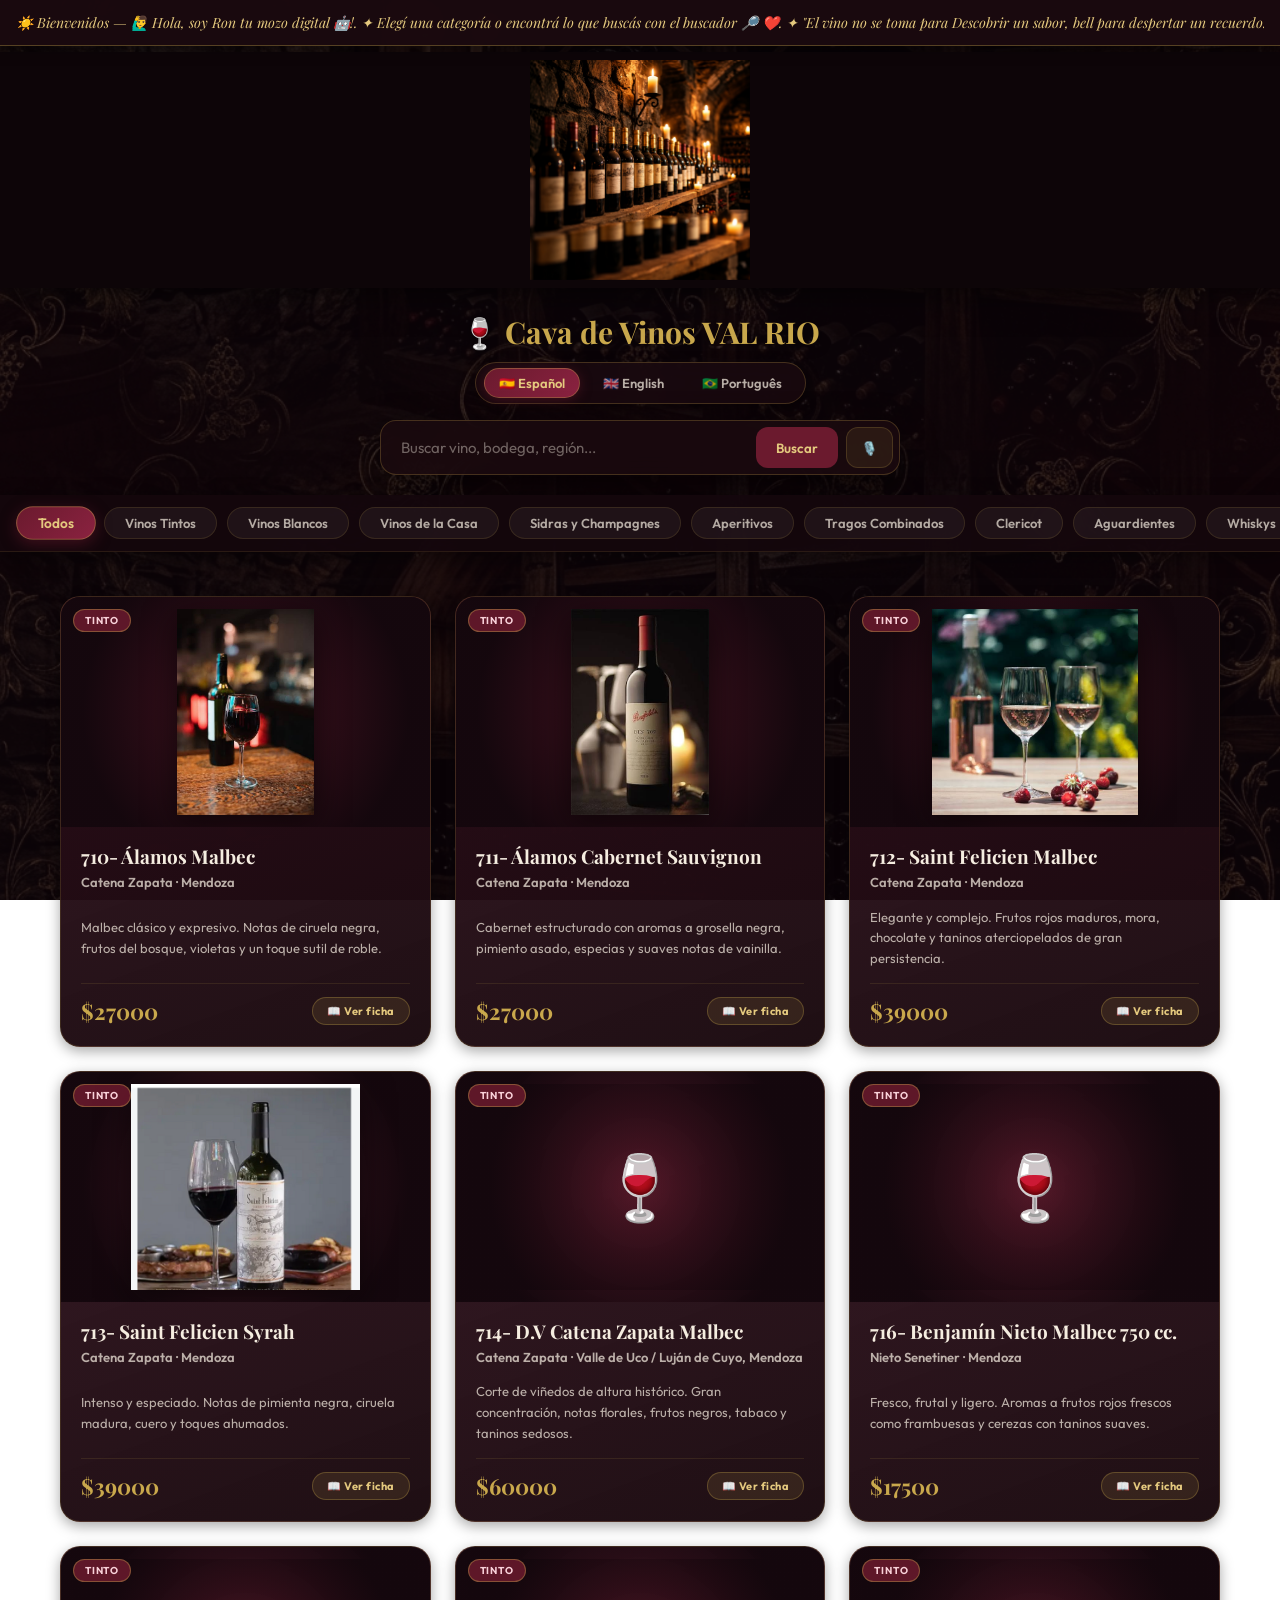
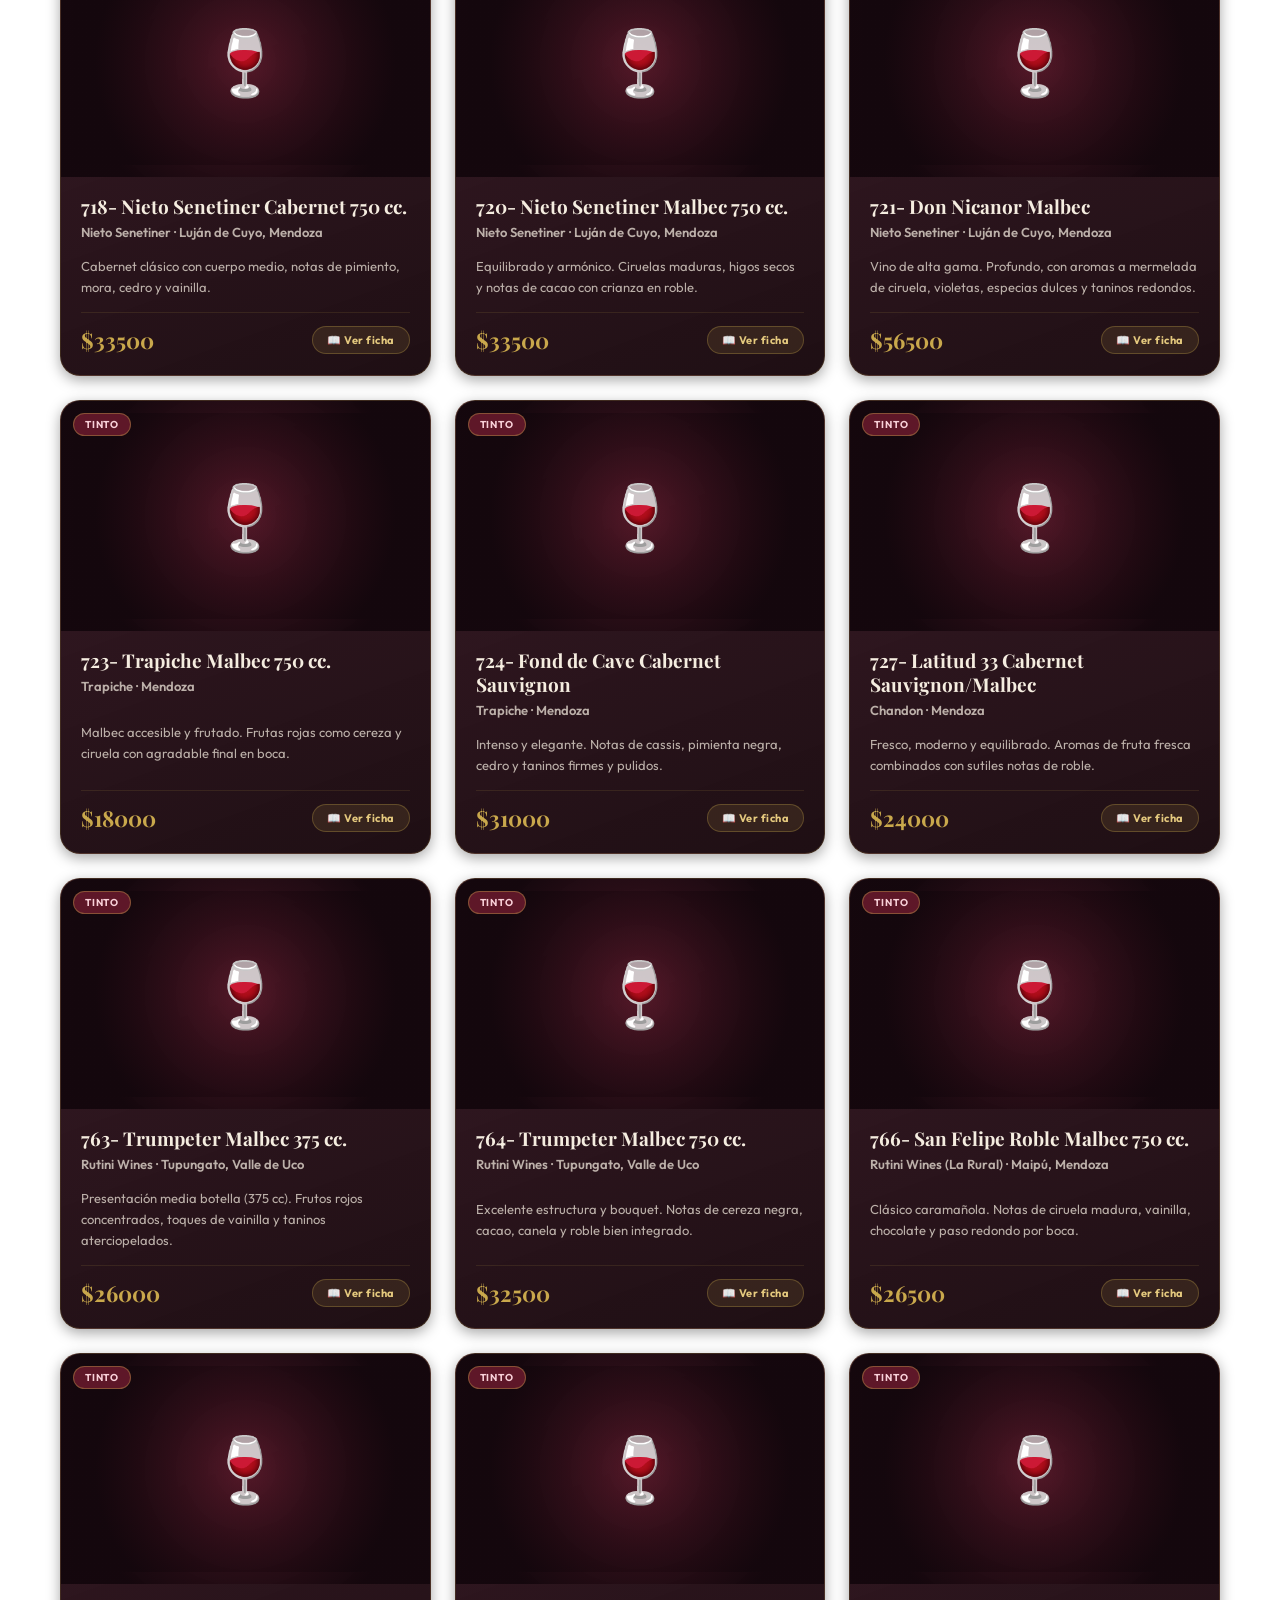
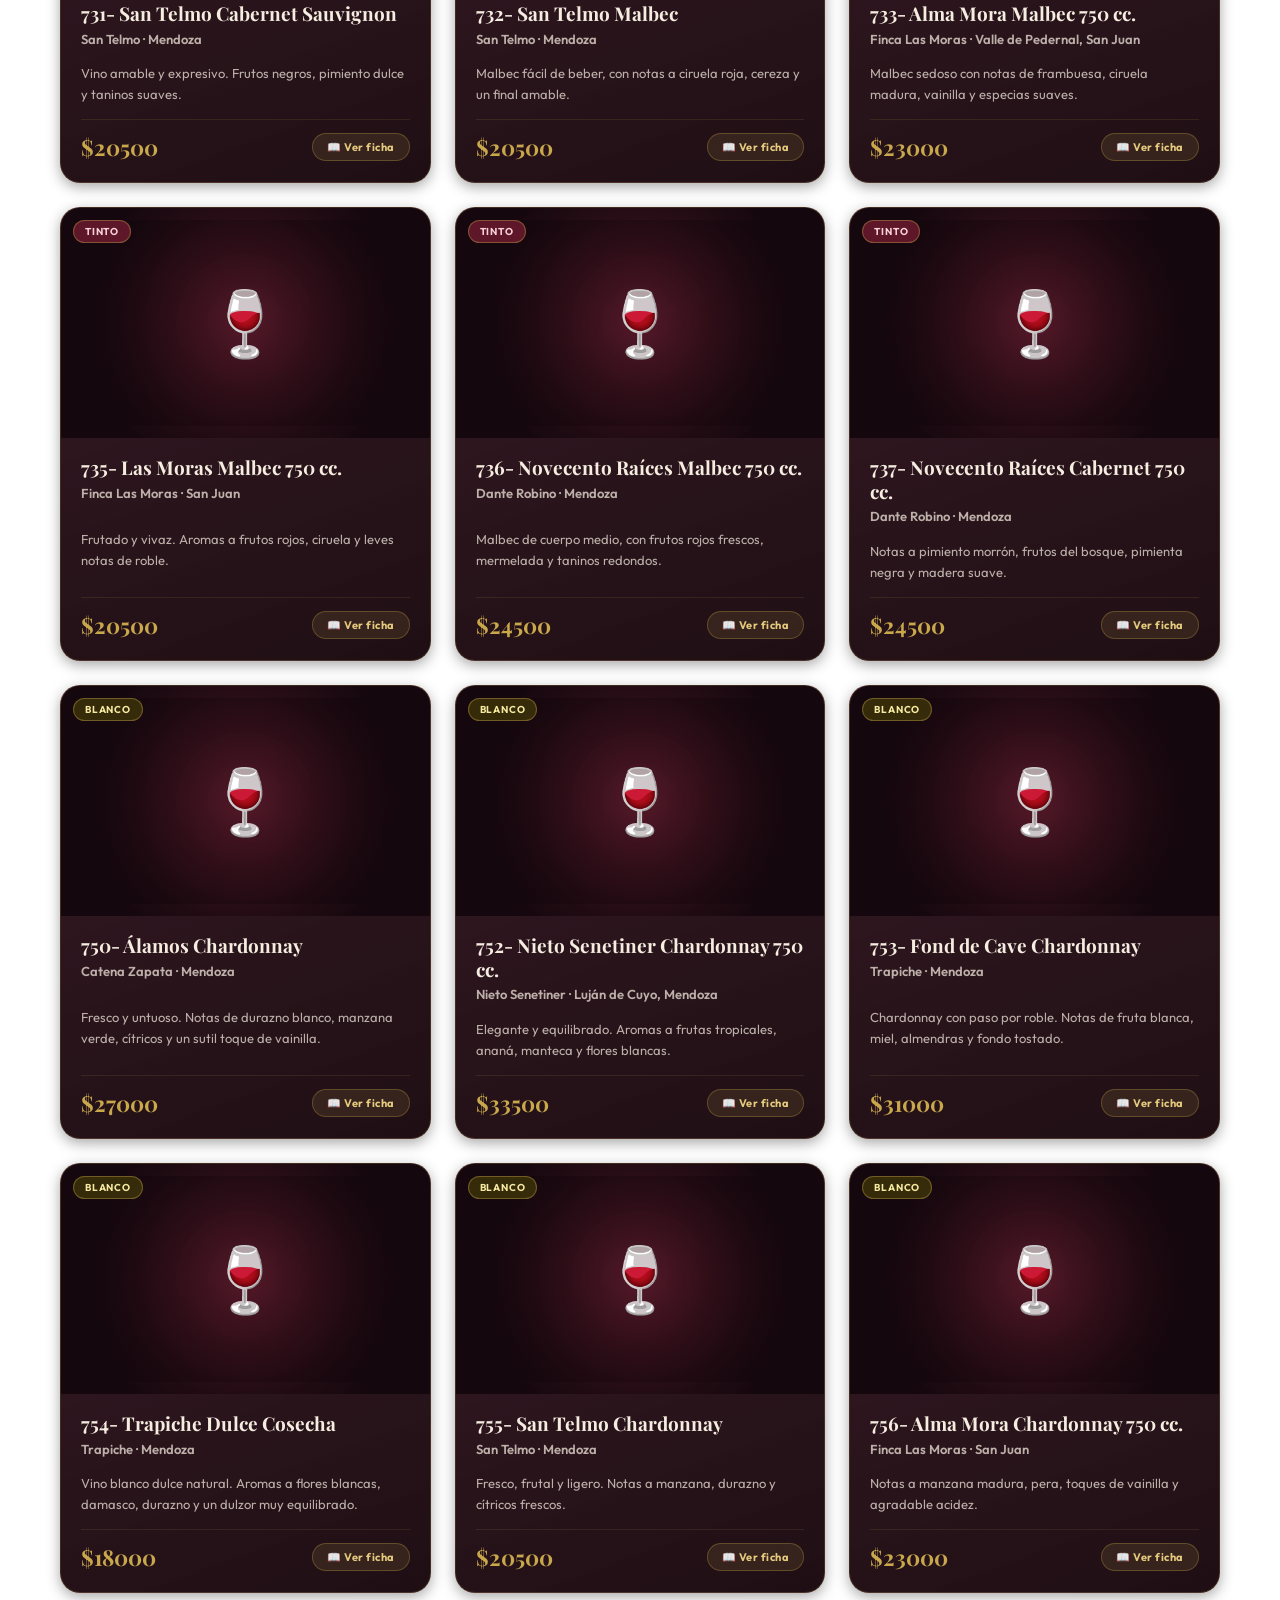
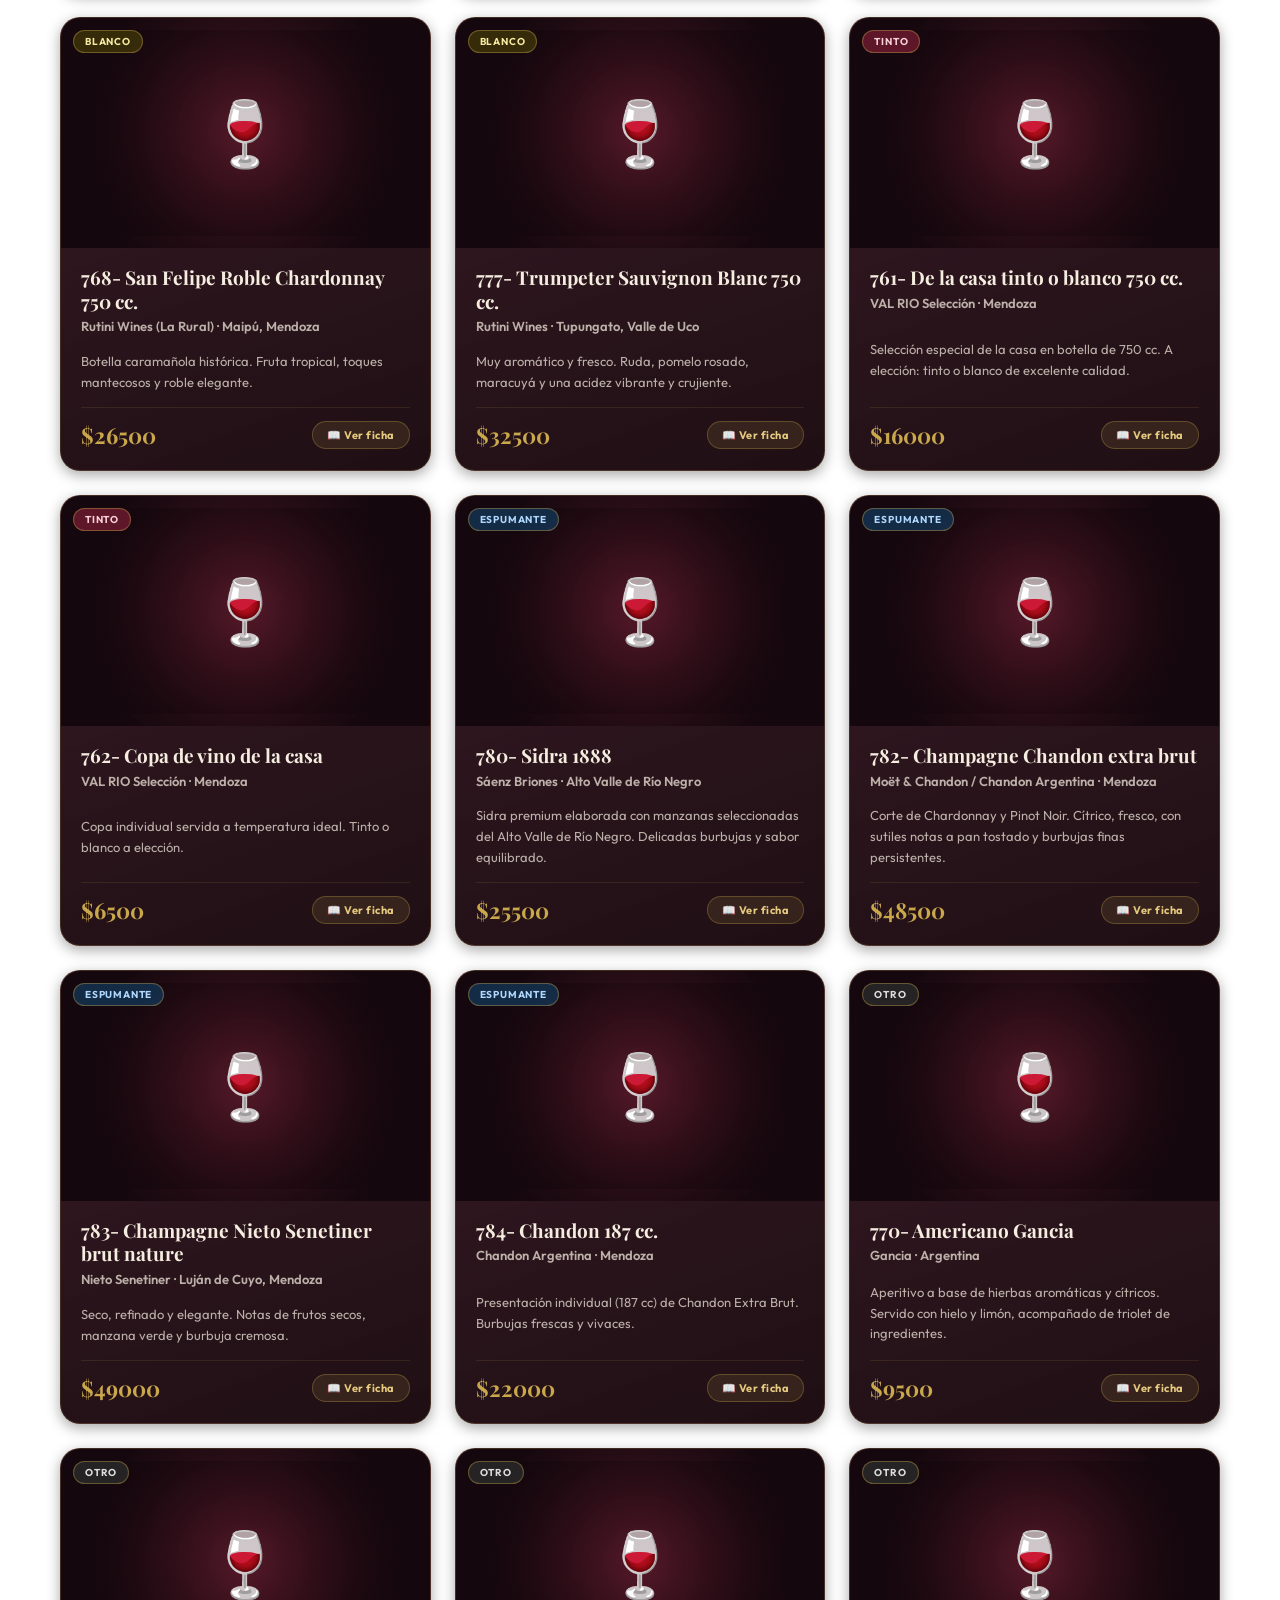
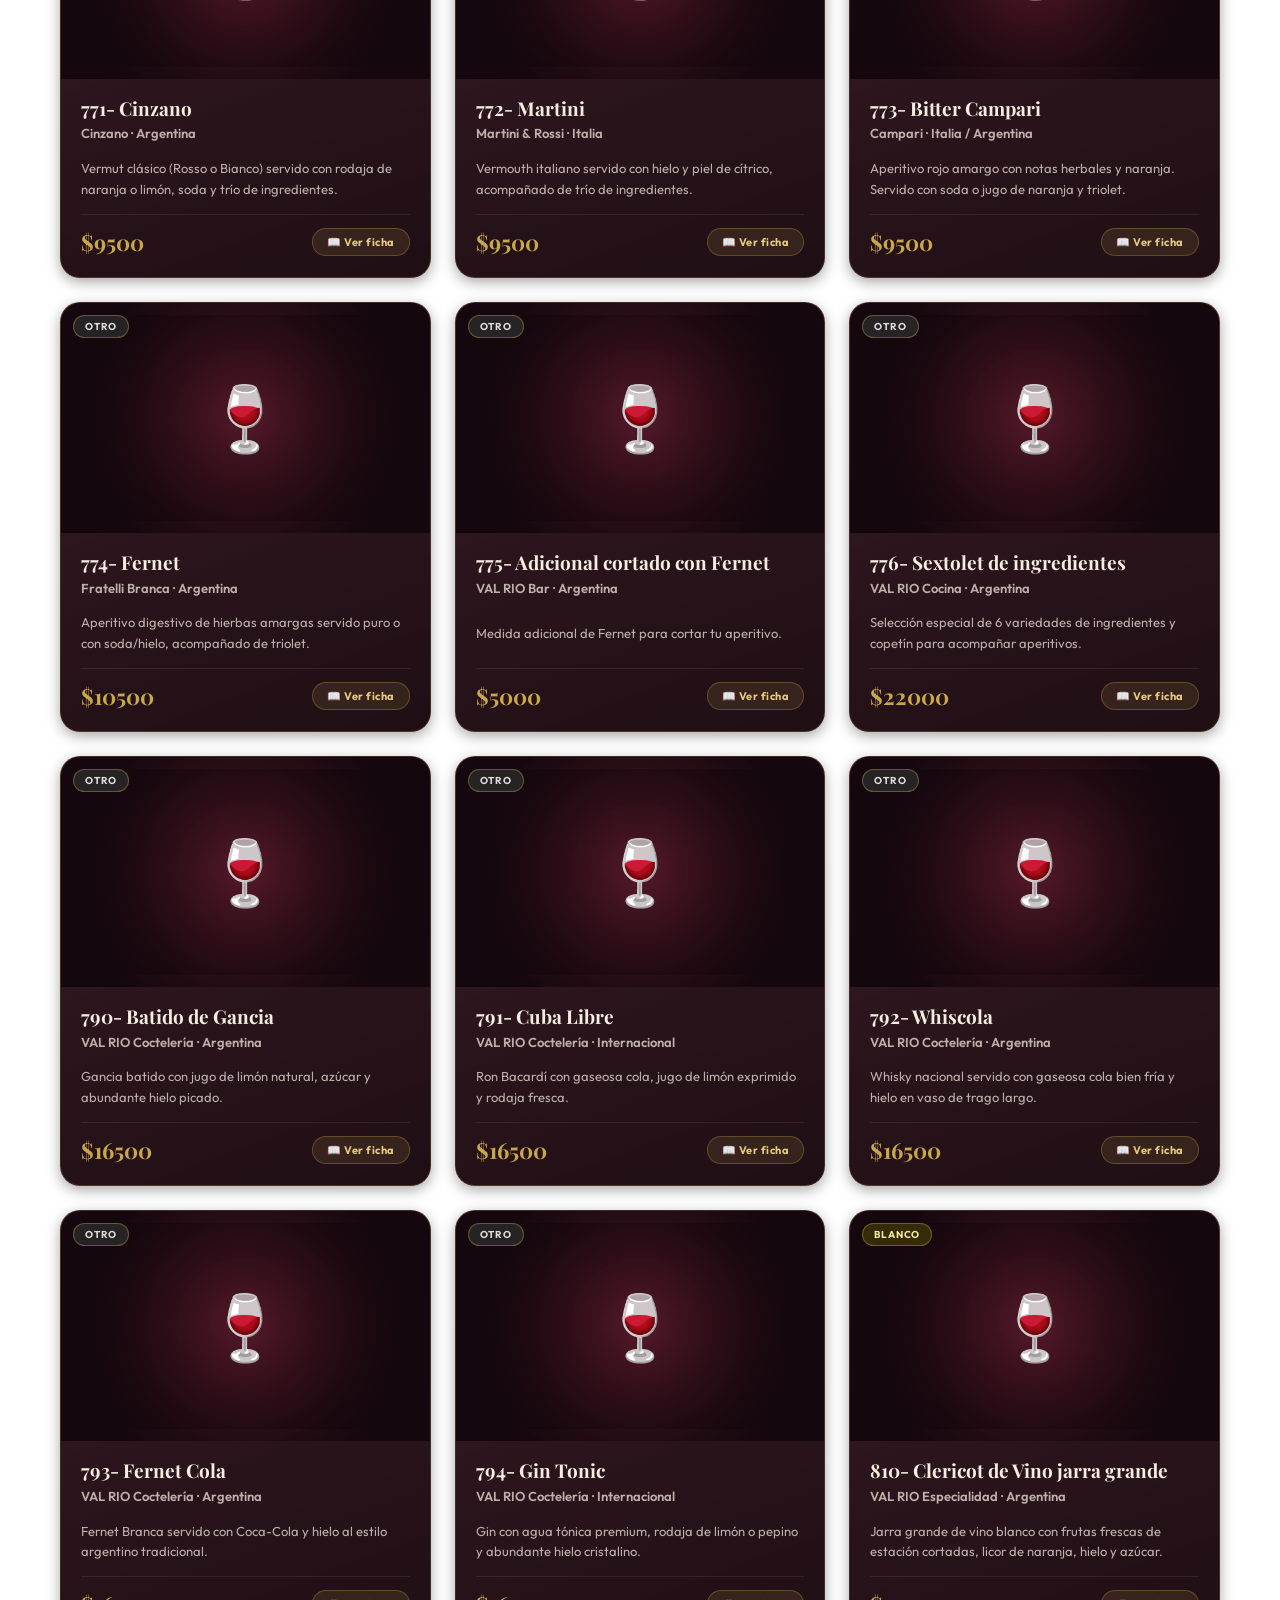
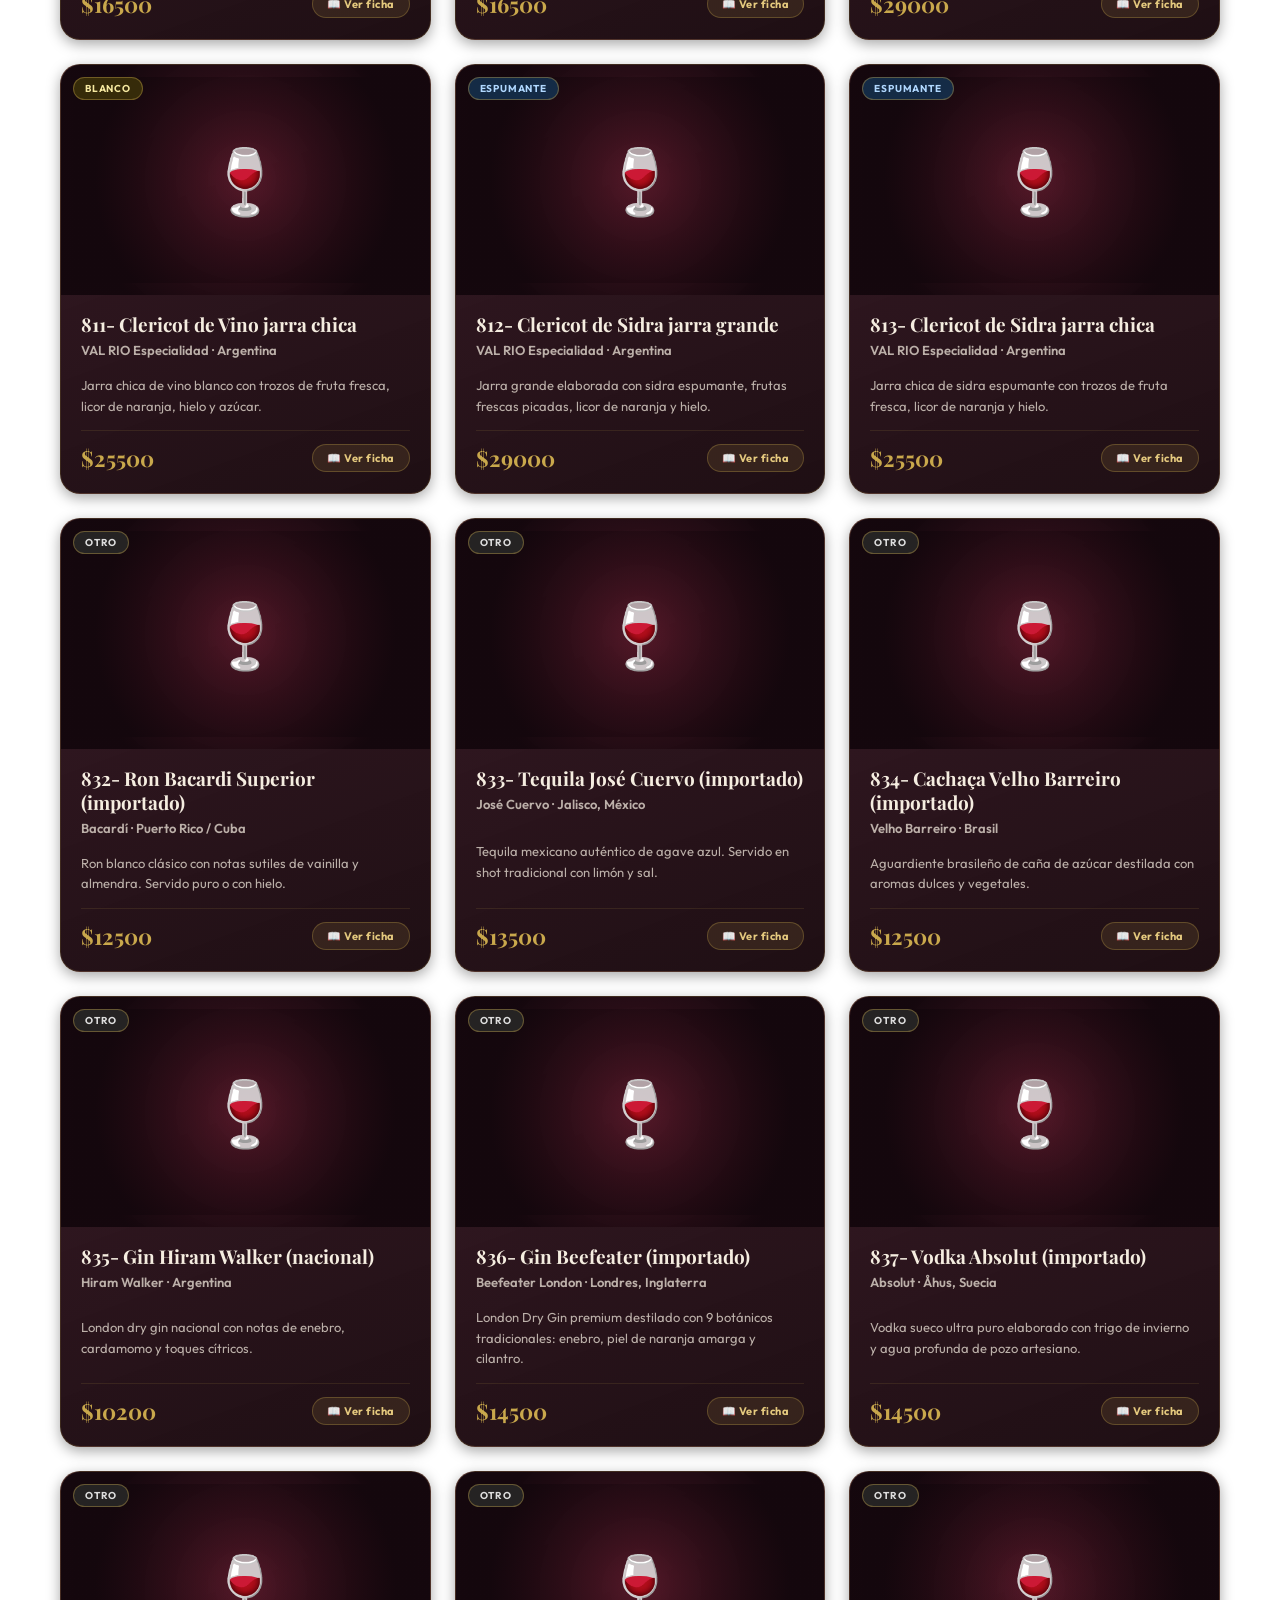
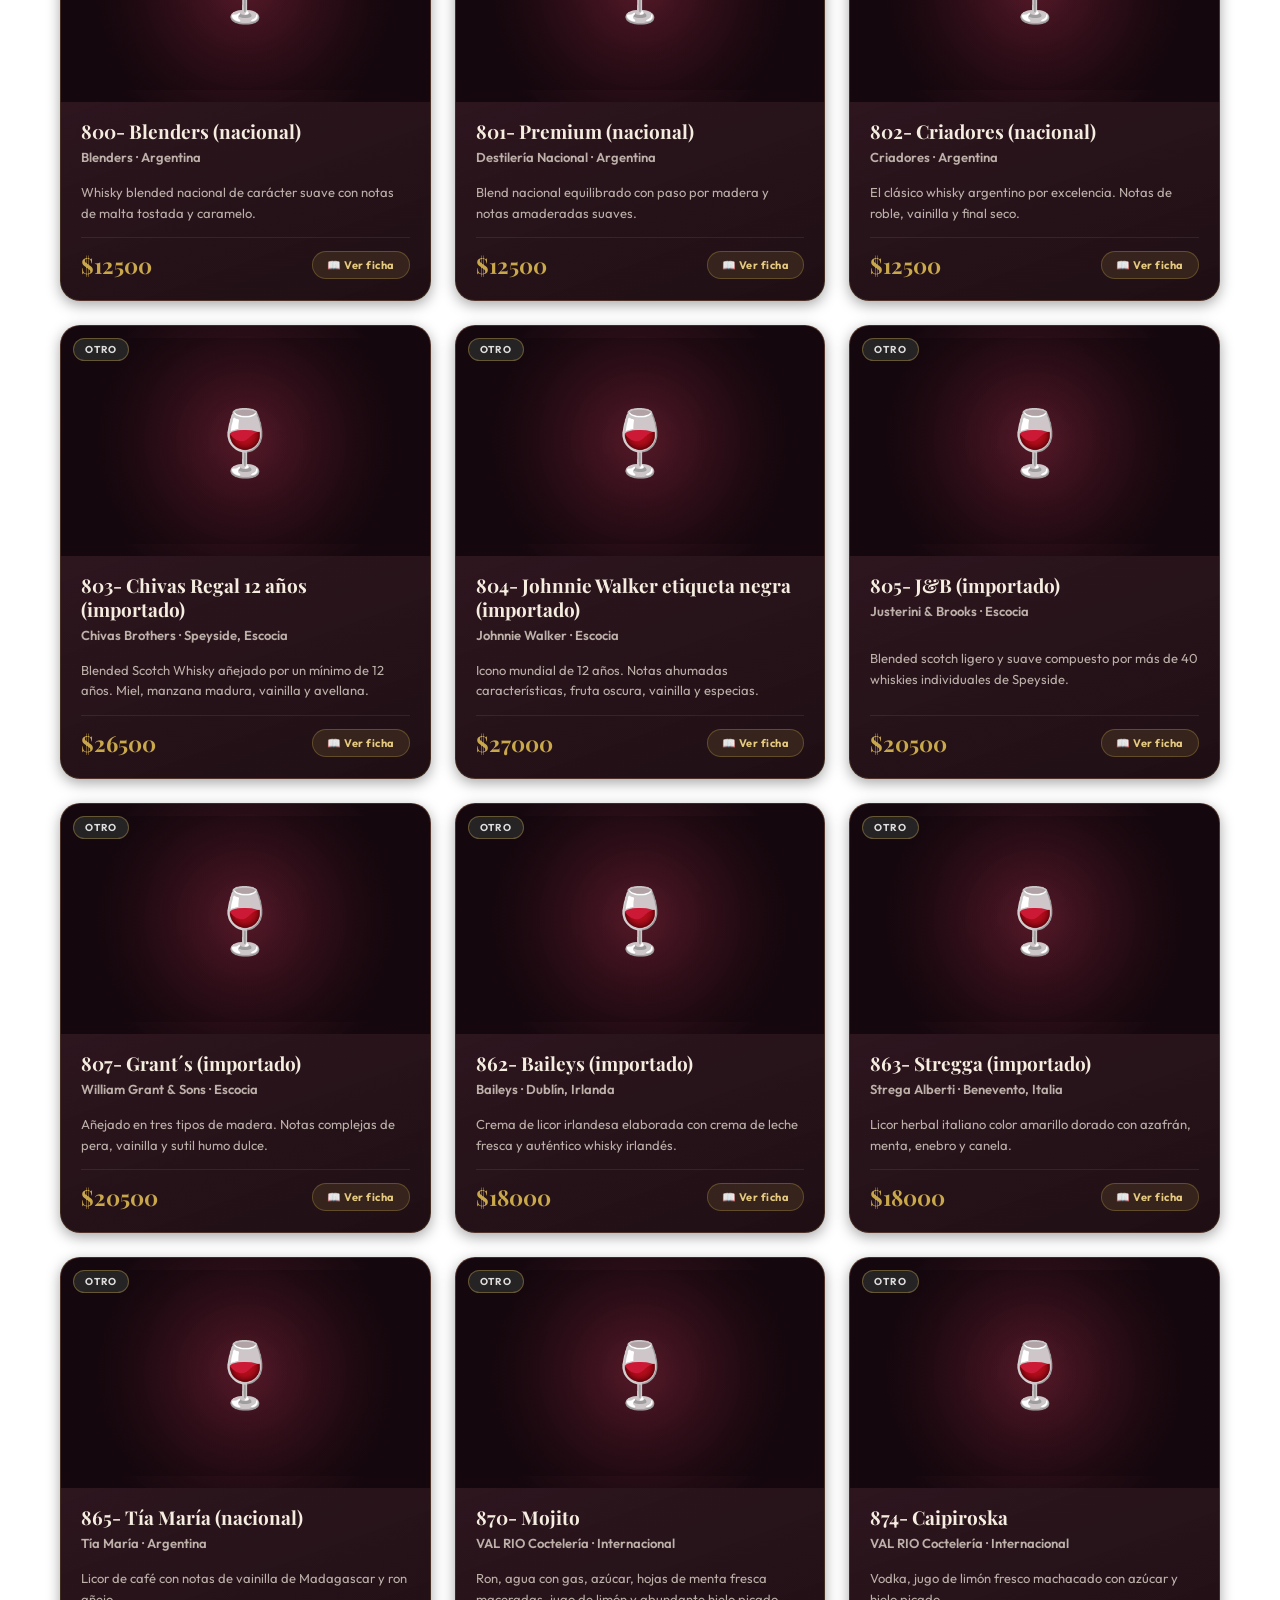
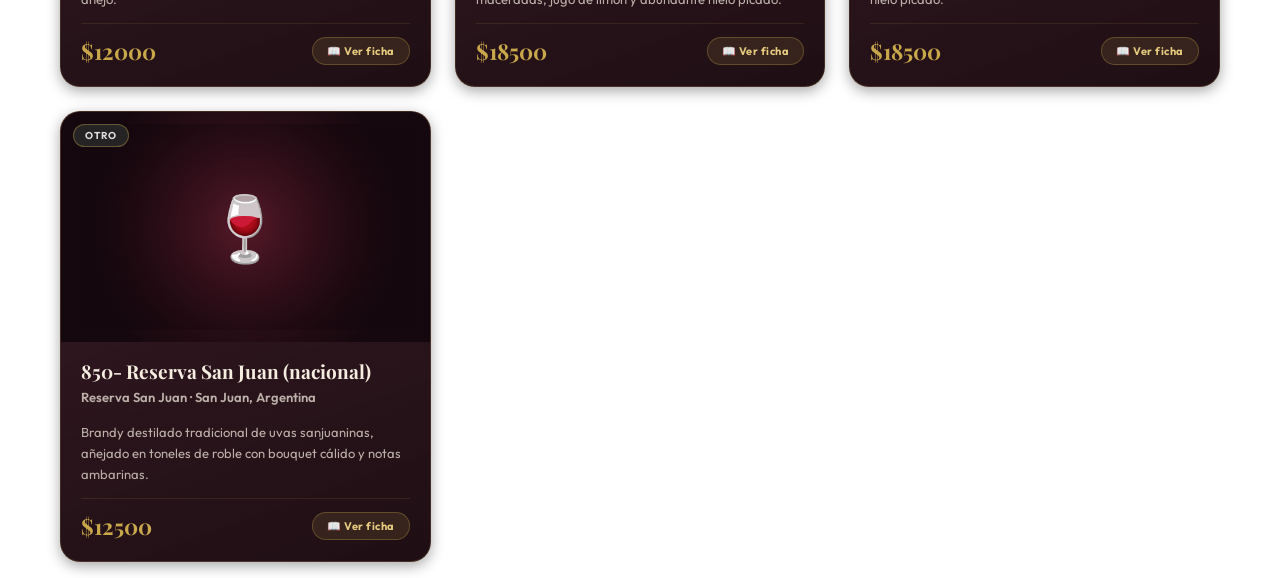
==== commit 609d9640: "Update index.html" ====
--- a/index.html
+++ b/index.html
@@ -1,541 +1,7 @@
 <!DOCTYPE html>
 <html lang="es">
 
-const host = window.location.hostname;
-const pathParts = window.location.pathname.split("/");
-
-// Dynamic detection of GitHub URL parts
-let USER = "tilo-restocafe";
-let REPO = "vinos";
-
-if (host.includes(".github.io")) {
-    USER = host.split(".")[0];
-    REPO = pathParts[1] || "vinos";
-}
-
-const FILE_PATH = "sugerencias.json";
-const BRANCH = "main";
-
-// Elements
-const textarea = document.getElementById("editor");
-const btnGuardar = document.getElementById("guardar");
-const estado = document.getElementById("estado");
-const idiomaSelect = document.getElementById("idiomaSelect");
-const nombreLocalInput = document.getElementById("nombreLocal");
-const iframe = document.querySelector(".preview iframe");
-
-const tokenInput = document.getElementById("token");
-const btnSaveToken = document.getElementById("btnSaveToken");
-const btnClearToken = document.getElementById("btnClearToken");
-const tokenStatus = document.getElementById("tokenStatus");
-
-let TOKEN = null;
-let shaActual = null;
-let jsonCompleto = {};
-
-// Safe access to localStorage
-function obtenerTokenLocal() {
-    try {
-        return localStorage.getItem("github_token") || "";
-    } catch (e) {
-        console.warn("localStorage no disponible:", e);
-        return "";
-    }
-}
-
-function guardarTokenLocal(tok) {
-    try {
-        localStorage.setItem("github_token", tok);
-    } catch (e) {
-        console.warn("No se pudo guardar en localStorage:", e);
-    }
-}
-
-function borrarTokenLocal() {
-    try {
-        localStorage.removeItem("github_token");
-    } catch (e) {
-        console.warn("No se pudo borrar de localStorage:", e);
-    }
-}
-
-// Adjust iframe src (local vs cloud)
-function inicializarIframe() {
-    if (iframe) {
-        const isLocal = host === "localhost" || host === "127.0.0.1" || window.location.protocol === "file:";
-        if (isLocal) {
-            iframe.src = "../index.html";
-        } else {
-            iframe.src = `https://${USER}.github.io/${REPO}/`;
-        }
-    }
-}
-
-/* UTF8 ENCODING/DECODING */
-function decodeUTF8(base64) {
-    return new TextDecoder("utf-8").decode(
-        Uint8Array.from(atob(base64), c => c.charCodeAt(0))
-    );
-}
-
-function encodeUTF8(str) {
-    const bytes = new TextEncoder().encode(str);
-    let binary = "";
-    bytes.forEach(b => binary += String.fromCharCode(b));
-    return btoa(binary);
-}
-
-/* REAL-TIME PREVIEW SYSTEM */
-function actualizarVistaPrevia() {
-    if (iframe && iframe.contentWindow) {
-        const lineas = textarea.value
-            .split("\n")
-            .map(l => l.trim())
-            .filter(l => l.length > 0);
-
-        iframe.contentWindow.postMessage({
-            type: "updateSuggestions",
-            config: { nombreLocal: nombreLocalInput.value },
-            sugerencias: lineas,
-            idioma: idiomaSelect.value
-        }, "*");
-    }
-}
-
-/* VALIDATE AND DISPLAY GITHUB TOKEN */
-async function validarTokenGitHub() {
-    TOKEN = obtenerTokenLocal();
-    if (tokenInput) tokenInput.value = TOKEN;
-
-    if (!TOKEN) {
-        if (tokenStatus) {
-            tokenStatus.textContent = "❌ Sin Token (Solo Lectura)";
-            tokenStatus.style.color = "#c48d49";
-        }
-        return;
-    }
-
-    if (tokenStatus) {
-        tokenStatus.textContent = "Validando...";
-        tokenStatus.style.color = "#c48d49";
-    }
-
-    try {
-        const res = await fetch('https://api.github.com/user', {
-            headers: { Authorization: `token ${TOKEN}` }
-        });
-
-        if (res.ok) {
-            const data = await res.json();
-            if (tokenStatus) {
-                tokenStatus.textContent = `✅ Activo: ${data.login}`;
-                tokenStatus.style.color = "#4a773c";
-            }
-        } else {
-            if (tokenStatus) {
-                tokenStatus.textContent = "⚠️ Token Vencido o Inválido";
-                tokenStatus.style.color = "#b03a2e";
-            }
-        }
-    } catch (e) {
-        if (tokenStatus) {
-            tokenStatus.textContent = "Error al conectar API";
-            tokenStatus.style.color = "#b03a2e";
-        }
-    }
-}
-
-/* CARGAR SUGERENCIAS */
-async function cargarJSON() {
-    estado.textContent = "Cargando sugerencias...";
-
-    // Obtener desde la API de GitHub
-    const url = `https://api.github.com/repos/${USER}/${REPO}/contents/${FILE_PATH}?t=${Date.now()}`;
-    const token = obtenerTokenLocal();
-
-    const headers = {};
-    if (token) headers.Authorization = `token ${token}`;
-
-    try {
-        const res = await fetch(url, { headers });
-
-        if (!res.ok) throw new Error("No se pudo conectar a GitHub o el archivo no existe");
-
-        const data = await res.json();
-        shaActual = data.sha;
-
-        jsonCompleto = JSON.parse(decodeUTF8(data.content));
-
-        nombreLocalInput.value = jsonCompleto.config?.nombreLocal || "";
-        mostrarIdioma();
-
-        estado.textContent = "Cargado con éxito ✅";
-        estado.style.color = "#4a773c";
-
-        // Carga inicial en la vista previa
-        setTimeout(actualizarVistaPrevia, 800);
-    } catch (e) {
-        console.error(e);
-        estado.textContent = "Error al cargar sugerencias ❌";
-        estado.style.color = "#b03a2e";
-
-        // Intentar cargar localmente si falla la API (por ejemplo, si no hay token o internet)
-        try {
-            const localRes = await fetch(`../${FILE_PATH}?t=${Date.now()}`);
-            if (localRes.ok) {
-                jsonCompleto = await localRes.json();
-                nombreLocalInput.value = jsonCompleto.config?.nombreLocal || "";
-                mostrarIdioma();
-                estado.textContent = "Cargado offline (Solo Lectura) 🔌";
-                estado.style.color = "#c48d49";
-                setTimeout(actualizarVistaPrevia, 800);
-            }
-        } catch (localErr) {
-            console.error("Fallo carga offline:", localErr);
-        }
-    }
-}
-
-/* AUTOMATIC TEXTAREA RESIZING */
-function autoResizeTextarea() {
-    textarea.style.height = "auto";
-    textarea.style.height = (textarea.scrollHeight + 4) + "px";
-}
-
-/* MOSTRAR SUGERENCIAS DEL IDIOMA SELECCIONADO */
-function mostrarIdioma() {
-    const idioma = idiomaSelect.value;
-    const lista = jsonCompleto[idioma] || [];
-    textarea.value = lista.join("\n");
-    autoResizeTextarea();
-}
-
-async function translateWithGoogle(text, fromLang, toLang) {
-    if (!text || !text.trim()) return "";
-    const url = `https://clients5.google.com/translate_a/t?client=dict-chrome-ex&sl=${encodeURIComponent(fromLang)}&tl=${encodeURIComponent(toLang)}&q=${encodeURIComponent(text.trim())}`;
-    const res = await fetch(url);
-    if (!res.ok) throw new Error("Google Translate HTTP " + res.status);
-    const data = await res.json();
-    if (Array.isArray(data) && data.length > 0) {
-        if (typeof data[0] === "string") return data[0];
-        if (Array.isArray(data[0]) && typeof data[0][0] === "string") return data[0][0];
-    }
-    if (typeof data === "string") return data;
-    throw new Error("Formato desconocido de traducción");
-}
-
-async function translateWithMyMemory(text, fromLang, toLang) {
-    if (!text || !text.trim()) return "";
-    const email = `tilo.cava.${Math.floor(Math.random() * 10000)}@gmail.com`;
-    const url = `https://api.mymemory.translated.net/get?q=${encodeURIComponent(text.trim())}&langpair=${fromLang}|${toLang}&de=${email}`;
-    const res = await fetch(url);
-    if (!res.ok) throw new Error("MyMemory HTTP " + res.status);
-    const data = await res.json();
-    if (data && data.responseData && data.responseData.translatedText) {
-        const txt = data.responseData.translatedText;
-        if (!txt.toUpperCase().includes("MYMEMORY WARNING")) {
-            return txt;
-        }
-    }
-    throw new Error("Límite de cuota MyMemory alcanzado");
-}
-
-async function translateText(text, fromLang, toLang) {
-    if (!text || !text.trim()) return text || "";
-    try {
-        return await translateWithGoogle(text, fromLang, toLang);
-    } catch (e1) {
-        console.warn("Fallo Google Translate, probando fallback MyMemory...", e1);
-        try {
-            return await translateWithMyMemory(text, fromLang, toLang);
-        } catch (e2) {
-            console.error("Fallo MyMemory también:", e2);
-            return text;
-        }
-    }
-}
-
-async function autoTraducirSugerencias() {
-    const sourceLang = idiomaSelect.value;
-    const lineas = textarea.value
-        .split("\n")
-        .map(l => l.trim())
-        .filter(l => l.length > 0);
-
-    if (lineas.length === 0) {
-        alert("Escribe primero las sugerencias en el editor para poder traducir.");
-        return;
-    }
-
-    const btnTraducir = document.getElementById("btnTraducir");
-    const originalBtnHTML = btnTraducir ? btnTraducir.innerHTML : "";
-    if (btnTraducir) {
-        btnTraducir.disabled = true;
-        btnTraducir.innerHTML = "⏳ Traduciendo...";
-        btnTraducir.style.opacity = "0.7";
-    }
-
-    estado.textContent = "Traduciendo sugerencias con IA al inglés y portugués...";
-    estado.style.color = "#c48d49";
-
-    const targetLangs = ['es', 'en', 'pt'].filter(l => l !== sourceLang);
-    const translations = {};
-
-    try {
-        for (const tLang of targetLangs) {
-            translations[tLang] = await Promise.all(
-                lineas.map(line => translateText(line, sourceLang, tLang))
-            );
-        }
-
-        // Guardar las traducciones en memoria
-        jsonCompleto[sourceLang] = lineas;
-        for (const tLang of targetLangs) {
-            jsonCompleto[tLang] = translations[tLang];
-        }
-
-        estado.textContent = "¡Traducciones automáticas completadas! (Recordá Guardar en la nube) ✅";
-        estado.style.color = "#4a773c";
-
-        // Forzar actualización en tiempo real en el iframe
-        actualizarVistaPrevia();
-
-        alert("✨ ¡Traducción completada con éxito!\n\nSe tradujeron todas las sugerencias al Inglés y Portugués.\n\nPodés cambiar el selector de 'Idioma' para revisarlas o editarlas, y hacer clic en 'Guardar en la nube (GitHub)' para publicarlas.");
-    } catch (e) {
-        console.error("Error translating suggestions:", e);
-        estado.textContent = "Error en el servicio de traducción ❌";
-        estado.style.color = "#b03a2e";
-        alert("Hubo un error al traducir las sugerencias: " + (e.message || e));
-    } finally {
-        if (btnTraducir) {
-            btnTraducir.disabled = false;
-            btnTraducir.innerHTML = originalBtnHTML;
-            btnTraducir.style.opacity = "1";
-        }
-    }
-}
-
-/* GUARDAR SUGERENCIAS EN GITHUB */
-async function guardarJSON() {
-    const token = obtenerTokenLocal();
-    if (!token) {
-        alert("Introduce y guarda tu token de GitHub para poder guardar cambios en la nube.");
-        return;
-    }
-
-    const idioma = idiomaSelect.value;
-    const lineas = textarea.value
-        .split("\n")
-        .map(l => l.trim())
-        .filter(l => l.length > 0);
-
-    jsonCompleto[idioma] = lineas;
-    jsonCompleto.config = {
-        ...jsonCompleto.config,
-        nombreLocal: nombreLocalInput.value
-    };
-
-    estado.textContent = "Sincronizando cambios con GitHub...";
-    estado.style.color = "#c48d49";
-
-    const contenidoBase64 = encodeUTF8(
-        JSON.stringify(jsonCompleto, null, 2)
-    );
-
-    const url = `https://api.github.com/repos/${USER}/${REPO}/contents/${FILE_PATH}`;
-
-    try {
-        // 1. Obtener dinámicamente el SHA más reciente del archivo en GitHub para evitar conflictos de sobrescritura
-        let sha = shaActual;
-        try {
-            const cacheBuster = `?t=${Date.now()}`;
-            const resInfo = await fetch(`${url}${cacheBuster}`, {
-                headers: { Authorization: `token ${token}` }
-            });
-            if (resInfo.ok) {
-                const data = await resInfo.json();
-                sha = data.sha;
-                shaActual = sha; // Actualizar globalmente
-            }
-        } catch (errSha) {
-            console.warn("No se pudo obtener el SHA más reciente de GitHub:", errSha);
-        }
-
-        // 2. Realizar la escritura (PUT) con el SHA correcto
-        const res = await fetch(url, {
-            method: "PUT",
-            headers: {
-                Authorization: `token ${token}`,
-                "Content-Type": "application/json"
-            },
-            body: JSON.stringify({
-                message: `Actualización de sugerencias Mozo Digital (${idioma.toUpperCase()})`,
-                content: contenidoBase64,
-                sha: sha,
-                branch: BRANCH
-            })
-        });
-
-        if (res.ok) {
-            const resData = await res.json();
-            shaActual = resData.content.sha; // Actualizar SHA actual para la próxima guardada
-            estado.textContent = "Sugerencias guardadas en la nube ✅";
-            estado.style.color = "#4a773c";
-
-            // Forzar actualización en tiempo real en el iframe
-            actualizarVistaPrevia();
-            alert("¡Cambios guardados con éxito en la nube! ✅");
-        } else {
-            const errInfo = await res.text();
-            throw new Error(`Código ${res.status}: ${errInfo}`);
-        }
-    } catch (e) {
-        console.error(e);
-        estado.textContent = "Error al guardar sugerencias ❌";
-        estado.style.color = "#b03a2e";
-        alert("Hubo un error al guardar los cambios en la nube: " + e.message);
-    }
-}
-
-// Configurar Token
-if (btnSaveToken) {
-    btnSaveToken.addEventListener("click", () => {
-        const val = tokenInput.value.trim();
-        guardarTokenLocal(val);
-        validarTokenGitHub();
-        cargarJSON();
-    });
-}
-
-if (btnClearToken) {
-    btnClearToken.addEventListener("click", () => {
-        borrarTokenLocal();
-        validarTokenGitHub();
-        if (tokenInput) tokenInput.value = "";
-        location.reload();
-    });
-}
-
-if (btnGuardar) {
-    btnGuardar.addEventListener("click", guardarJSON);
-}
-
-const btnTraducir = document.getElementById("btnTraducir");
-if (btnTraducir) {
-    btnTraducir.addEventListener("click", autoTraducirSugerencias);
-}
-
-// Local state saving to keep all languages in memory synchronized
-function guardarEstadoLocal() {
-    const idioma = idiomaSelect.value;
-    const lineas = textarea.value
-        .split("\n")
-        .map(l => l.trim())
-        .filter(l => l.length > 0);
-    jsonCompleto[idioma] = lineas;
-    if (!jsonCompleto.config) jsonCompleto.config = {};
-    jsonCompleto.config.nombreLocal = nombreLocalInput.value;
-}
-
-// GitHub Token Protection / Security Lock
-const ADMIN_CODE = "aguero2026";
-
-function toggleAdminLock() {
-    const group = document.getElementById('tokenControlGroup');
-    const btn = document.getElementById('btnLockAdmin');
-    if (!group || !btn) return;
-
-    if (group.style.display === 'flex') {
-        group.style.display = 'none';
-        btn.innerHTML = '🔒 Acceso Propietario';
-        sessionStorage.removeItem('admin_unlocked');
-        estado.textContent = "Acceso propietario cerrado 🔒";
-        estado.style.color = "#c48d49";
-    } else {
-        if (sessionStorage.getItem('admin_unlocked') === 'true') {
-            group.style.display = 'flex';
-            btn.innerHTML = '🔓 Propietario Activo';
-            return;
-        }
-        const code = prompt("Ingresa el código de seguridad para gestionar el Token:");
-        if (code === ADMIN_CODE) {
-            group.style.display = 'flex';
-            btn.innerHTML = '🔓 Propietario Activo';
-            sessionStorage.setItem('admin_unlocked', 'true');
-            estado.textContent = "Acceso propietario concedido 🔓";
-            estado.style.color = "#4a773c";
-        } else if (code !== null) {
-            alert("Código incorrecto");
-        }
-    }
-}
-
-// Automatically restore owner panel view if unlocked in session
-function restaurarBloqueoAdmin() {
-    const group = document.getElementById('tokenControlGroup');
-    const btn = document.getElementById('btnLockAdmin');
-    if (group && btn && sessionStorage.getItem('admin_unlocked') === 'true') {
-        group.style.display = 'flex';
-        btn.innerHTML = '🔓 Propietario Activo';
-    }
-}
-
-// Expose globally for HTML onclick inline handling
-window.toggleAdminLock = toggleAdminLock;
-
-// Live preview binding
-nombreLocalInput.addEventListener("input", () => {
-    guardarEstadoLocal();
-    actualizarVistaPrevia();
-});
-textarea.addEventListener("input", () => {
-    autoResizeTextarea();
-    guardarEstadoLocal();
-    actualizarVistaPrevia();
-});
-idiomaSelect.addEventListener("change", () => {
-    mostrarIdioma();
-    actualizarVistaPrevia();
-});
-
-// Emoji button insert
-document.querySelectorAll(".emoji-list button").forEach(btn => {
-    btn.addEventListener("click", () => {
-        const start = textarea.selectionStart;
-        const end = textarea.selectionEnd;
-        const emoji = btn.textContent;
-
-        textarea.value =
-            textarea.value.substring(0, start) +
-            emoji +
-            textarea.value.substring(end);
-
-        textarea.focus();
-        textarea.selectionStart = textarea.selectionEnd = start + emoji.length;
-
-        // Trigger live preview update
-        autoResizeTextarea();
-        guardarEstadoLocal();
-        actualizarVistaPrevia();
-    });
-});
-
-// Escuchar si el iframe de vista previa se ha cargado de nuevo
-window.addEventListener("message", (e) => {
-    if (e.data && e.data.type === "previewReady") {
-        actualizarVistaPrevia();
-    }
-});
-
-/* INICIAR */
-async function iniciar() {
-    inicializarIframe();
-    restaurarBloqueoAdmin();
-    await validarTokenGitHub();
-    await cargarJSON();
-}
-
-iniciar();<head>
+<head>
     <meta charset="UTF-8">
     <meta name="viewport" content="width=device-width, initial-scale=1.0">
     <title>Cava de Vinos</title>
@@ -1670,7 +1136,7 @@
     </div>
 
     <script>
-        const NOMBRE_LOCAL = "Cava de Vinos VALeRIO";
+        const NOMBRE_LOCAL = "Cava de Vinos VAL RIO";
 
         // Detección dinámica de GitHub
         const host = window.location.hostname;
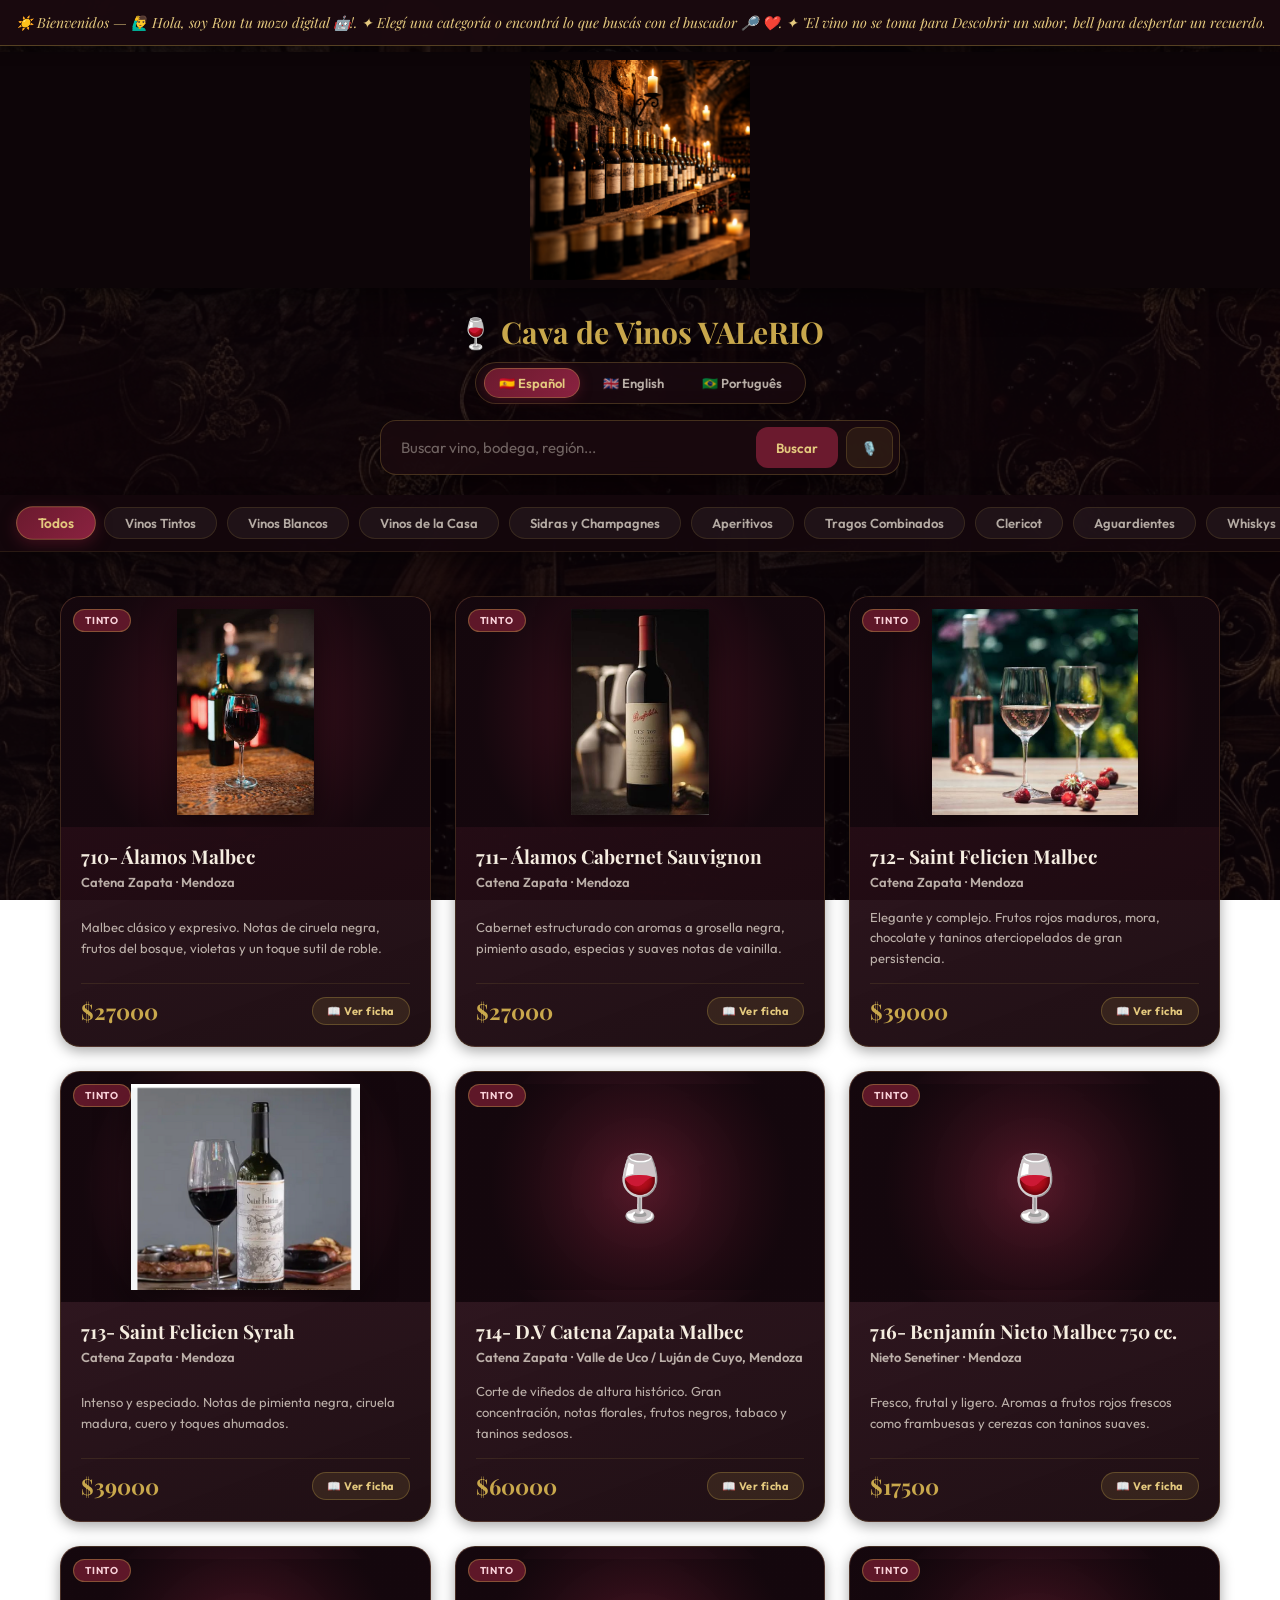
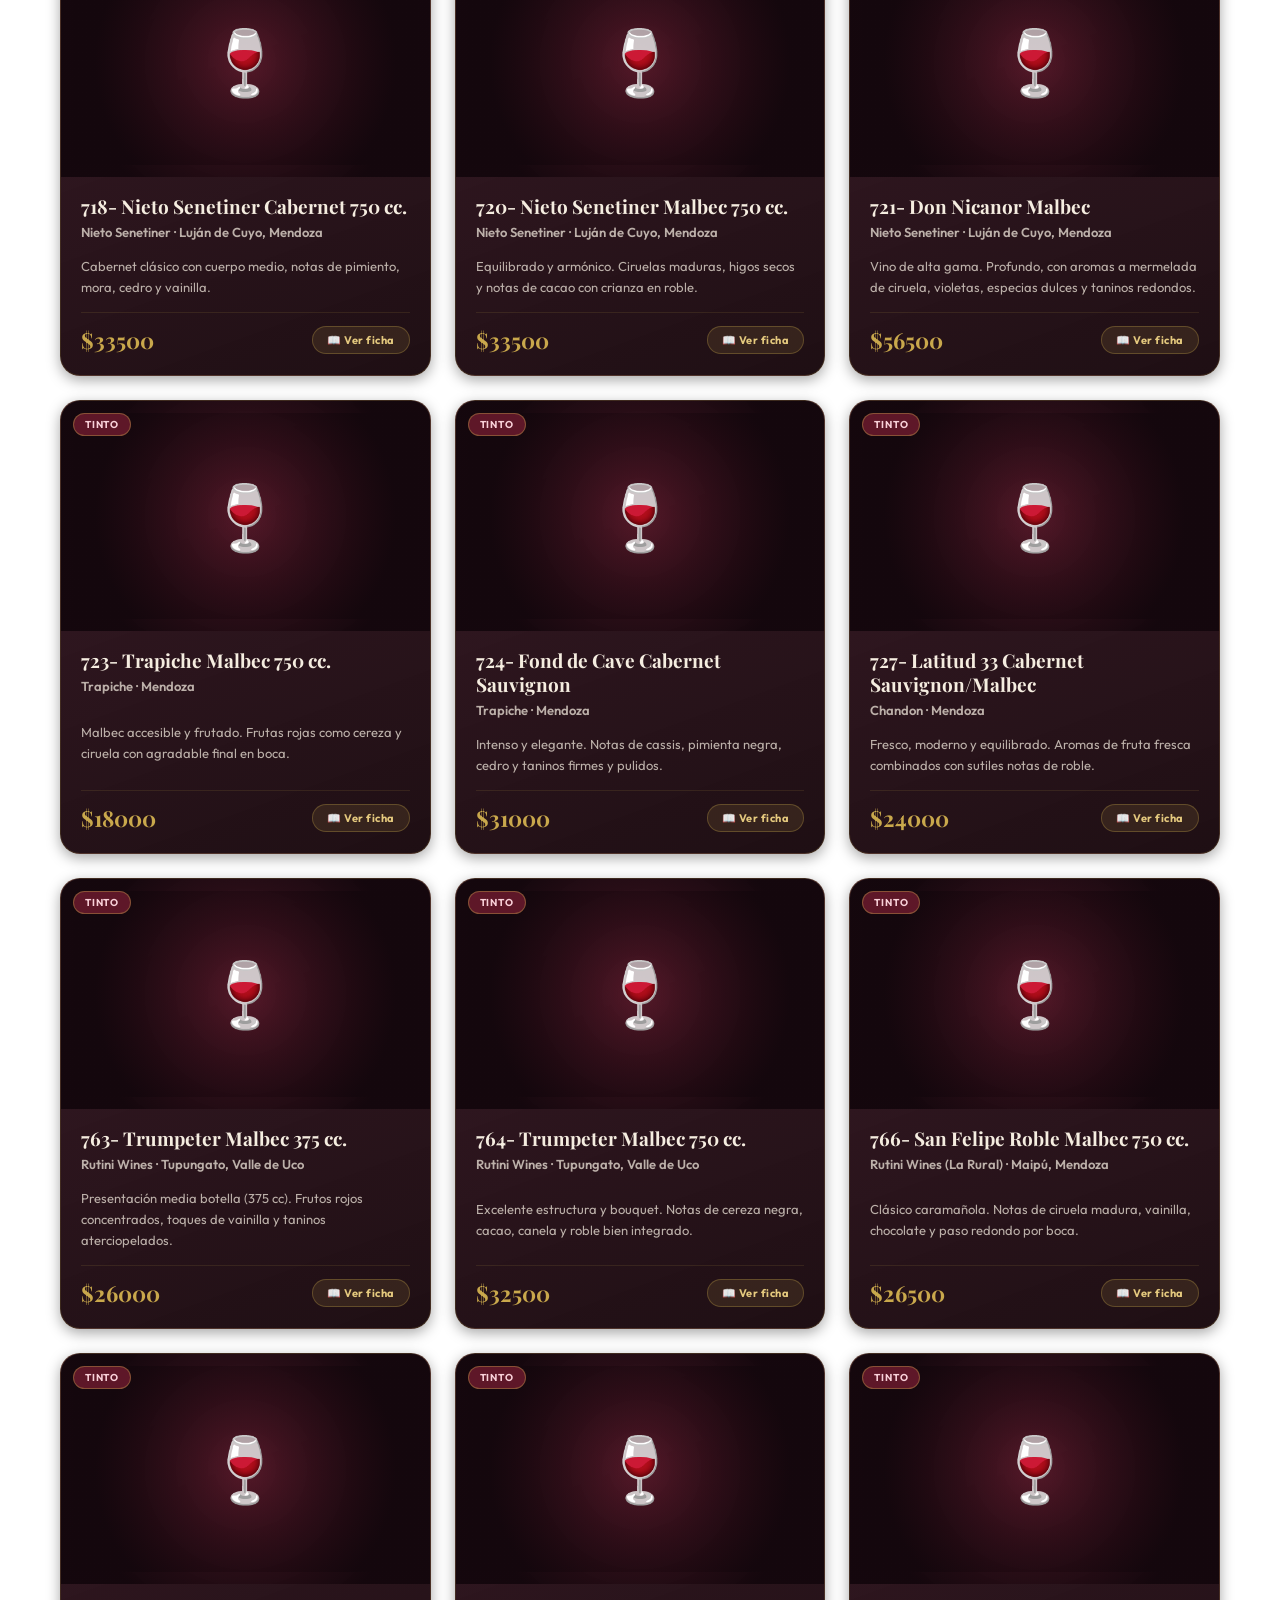
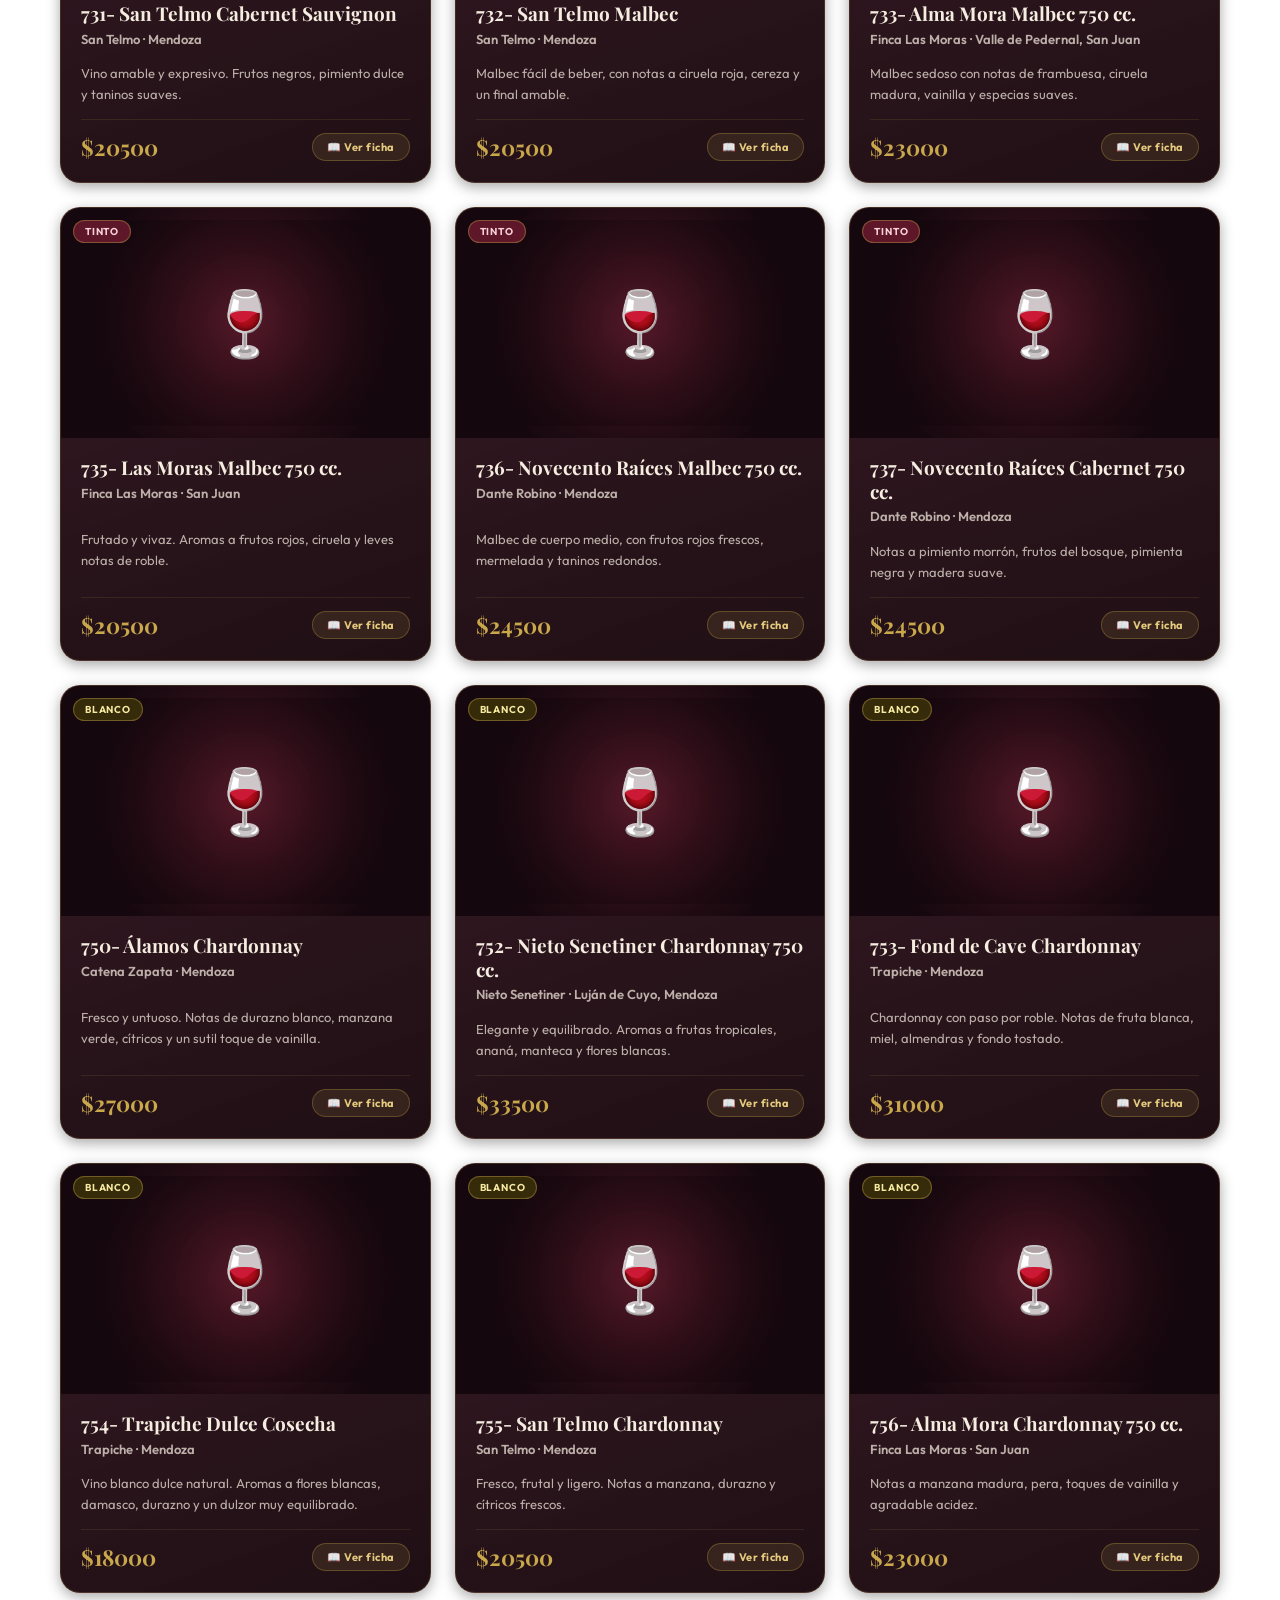
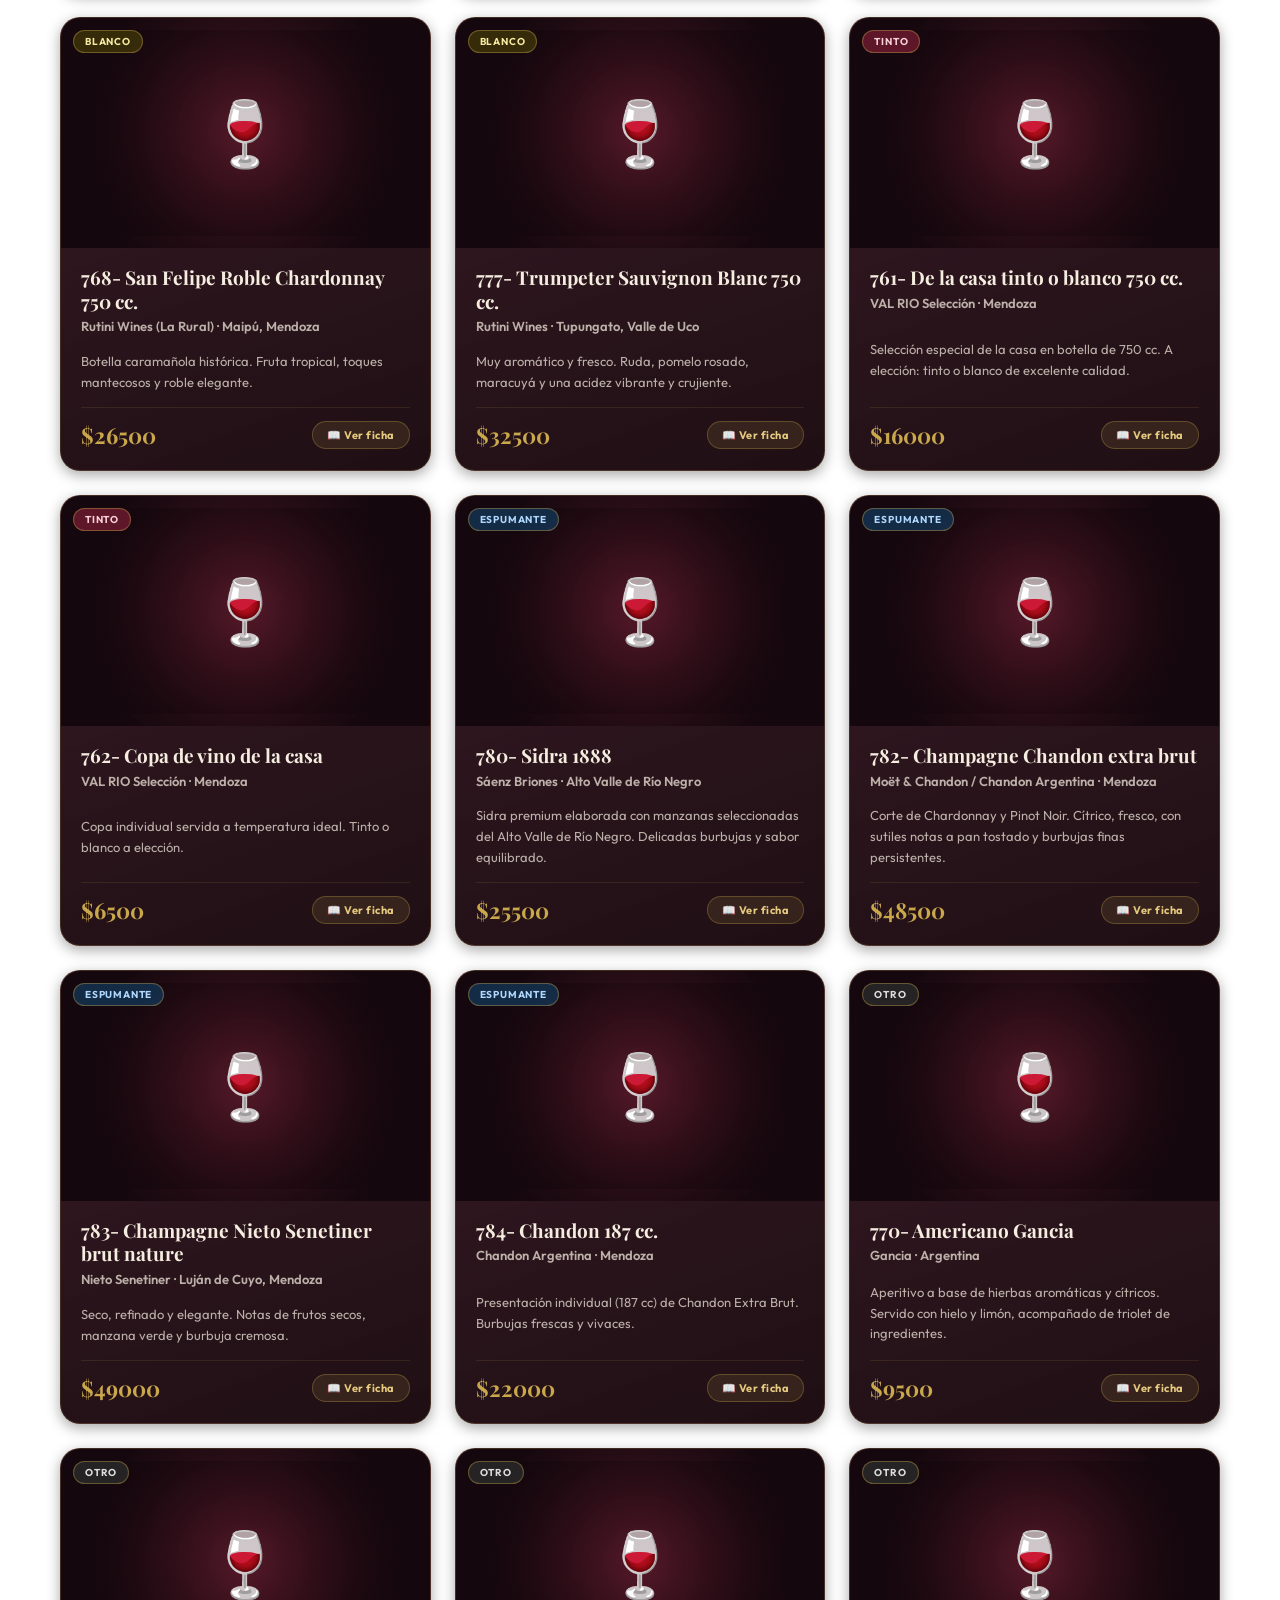
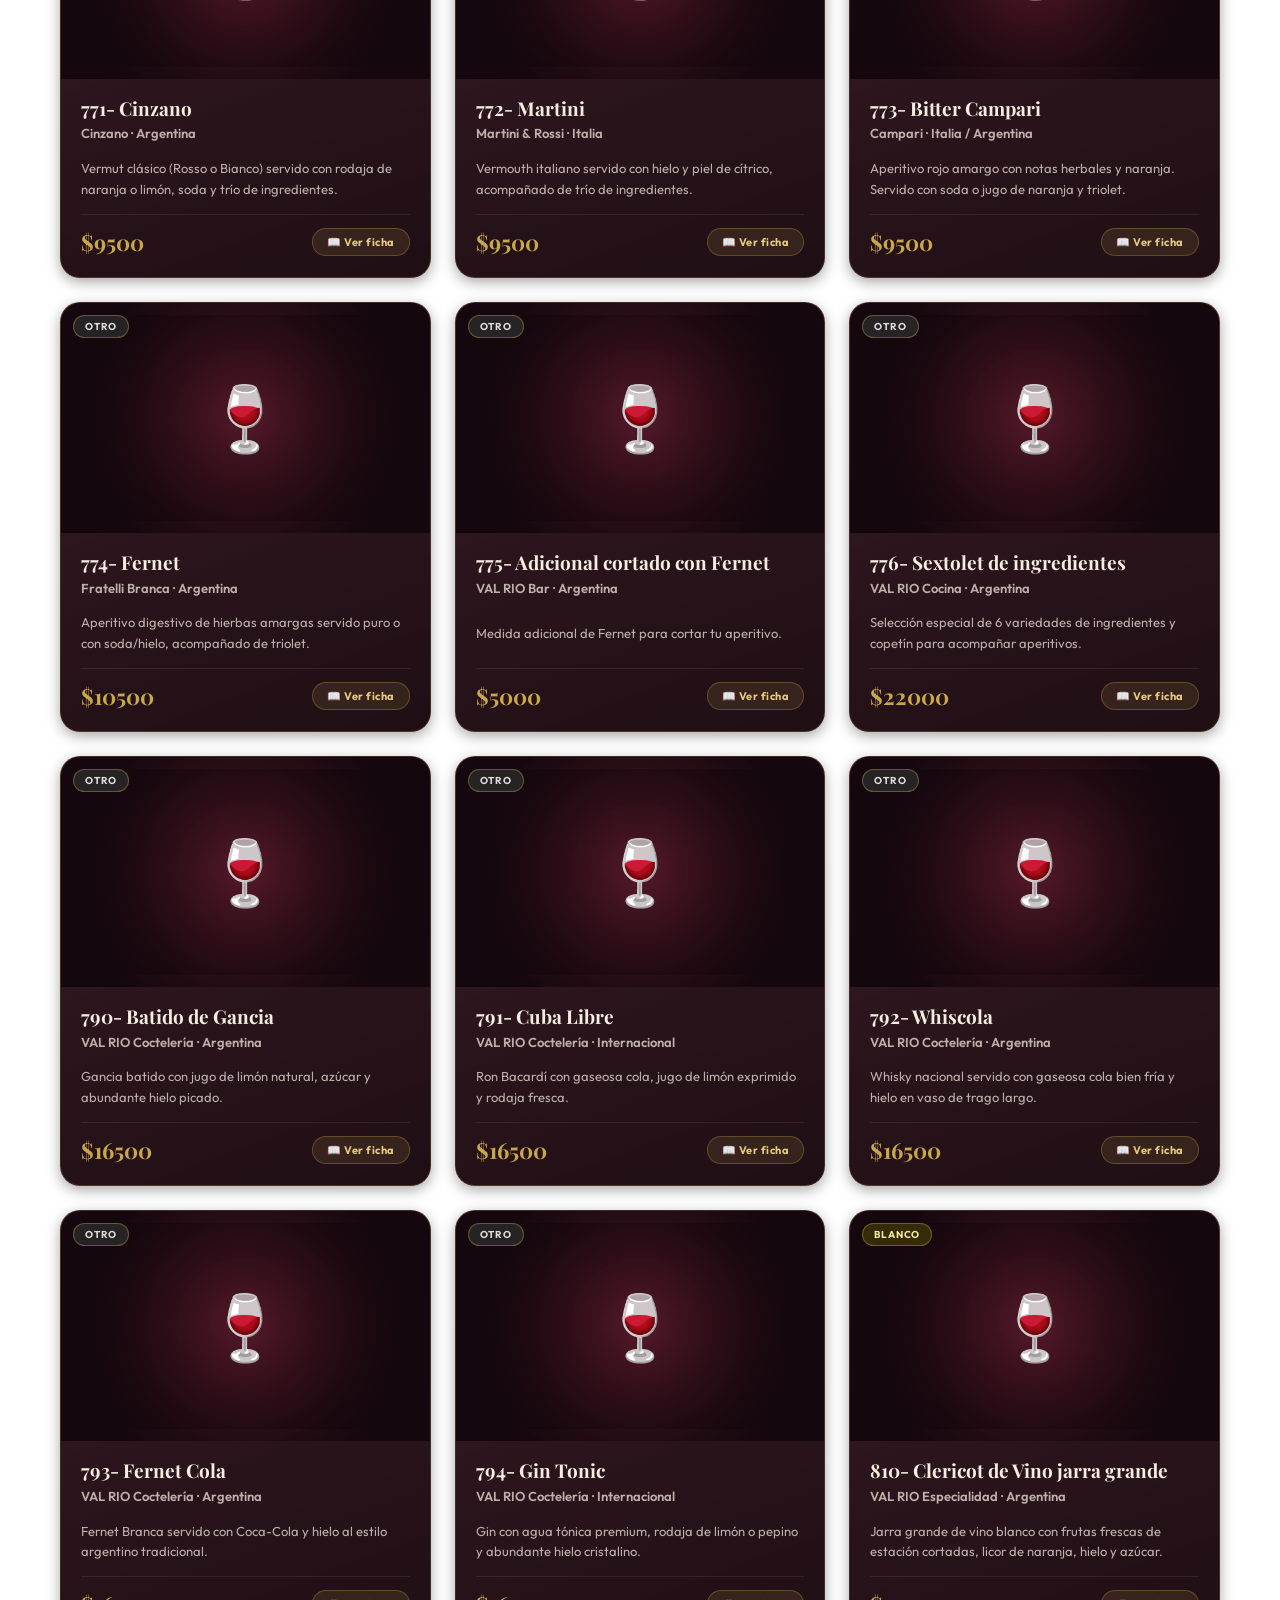
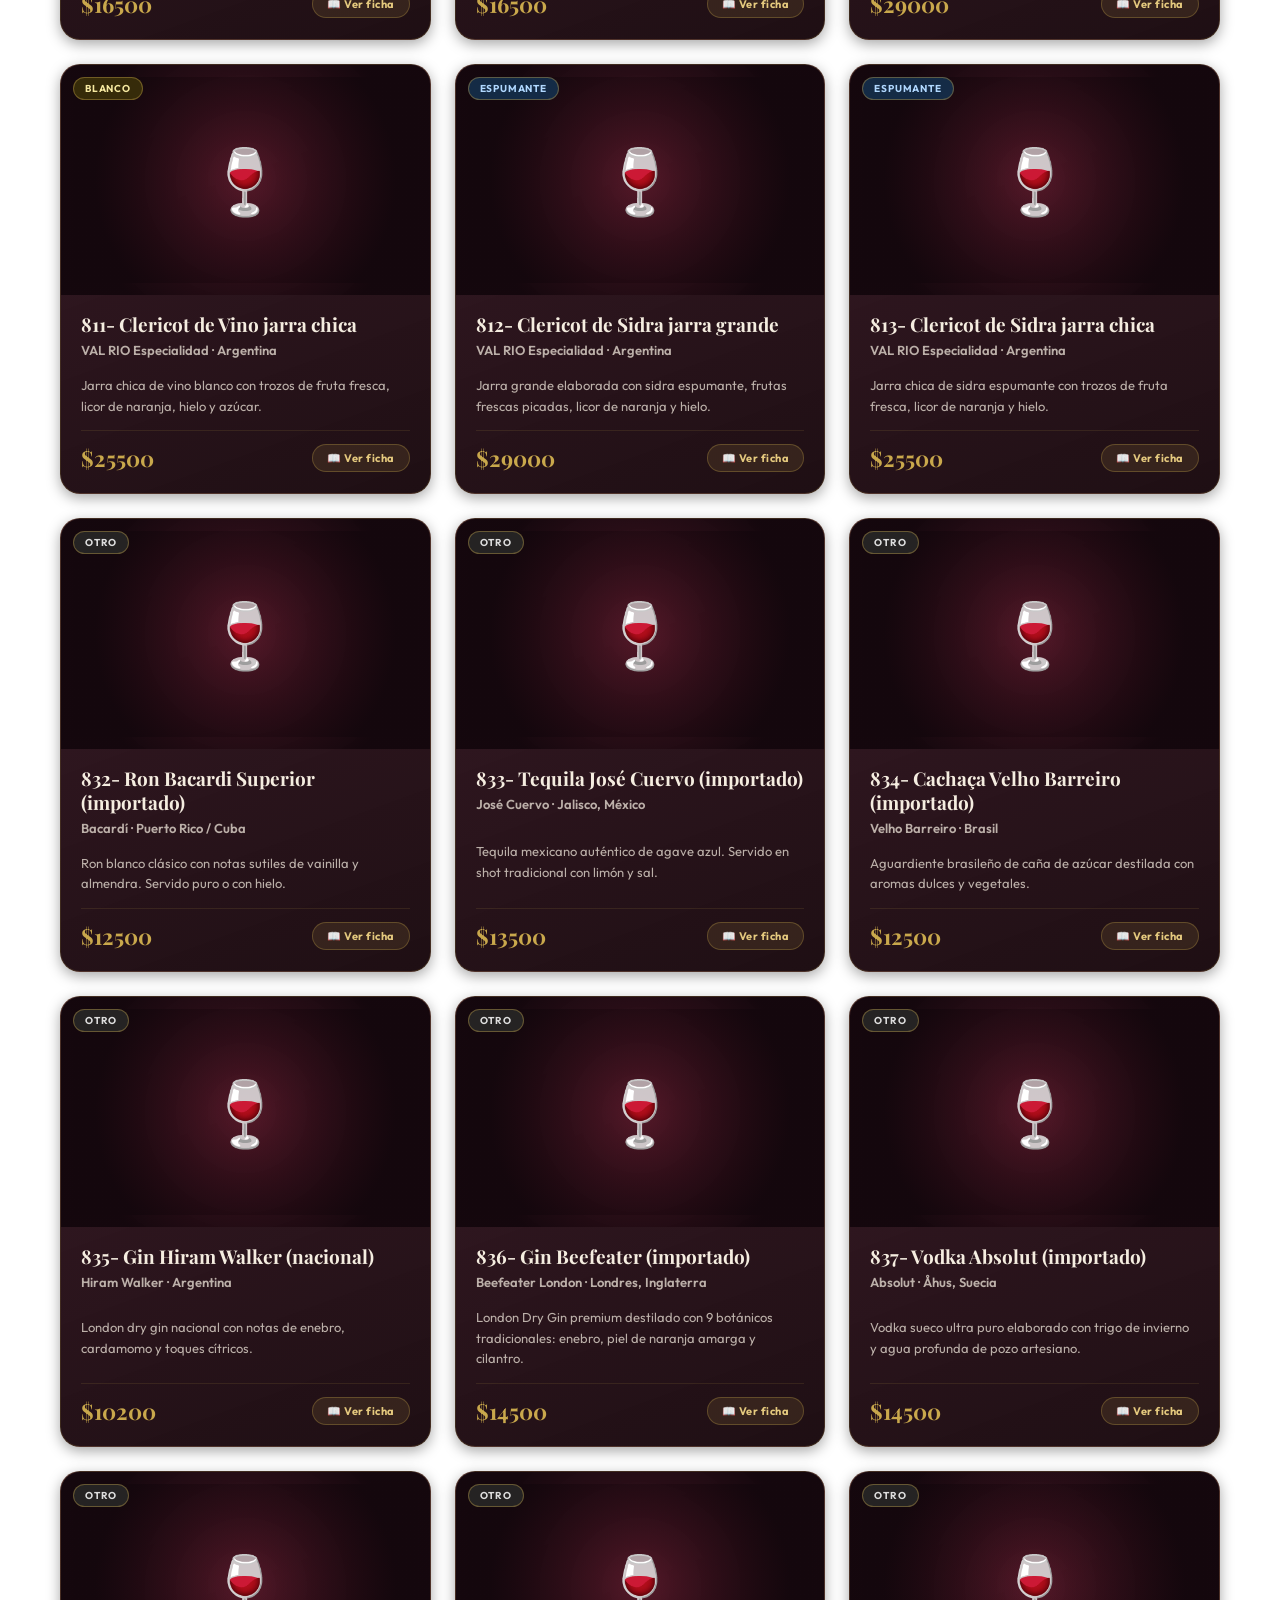
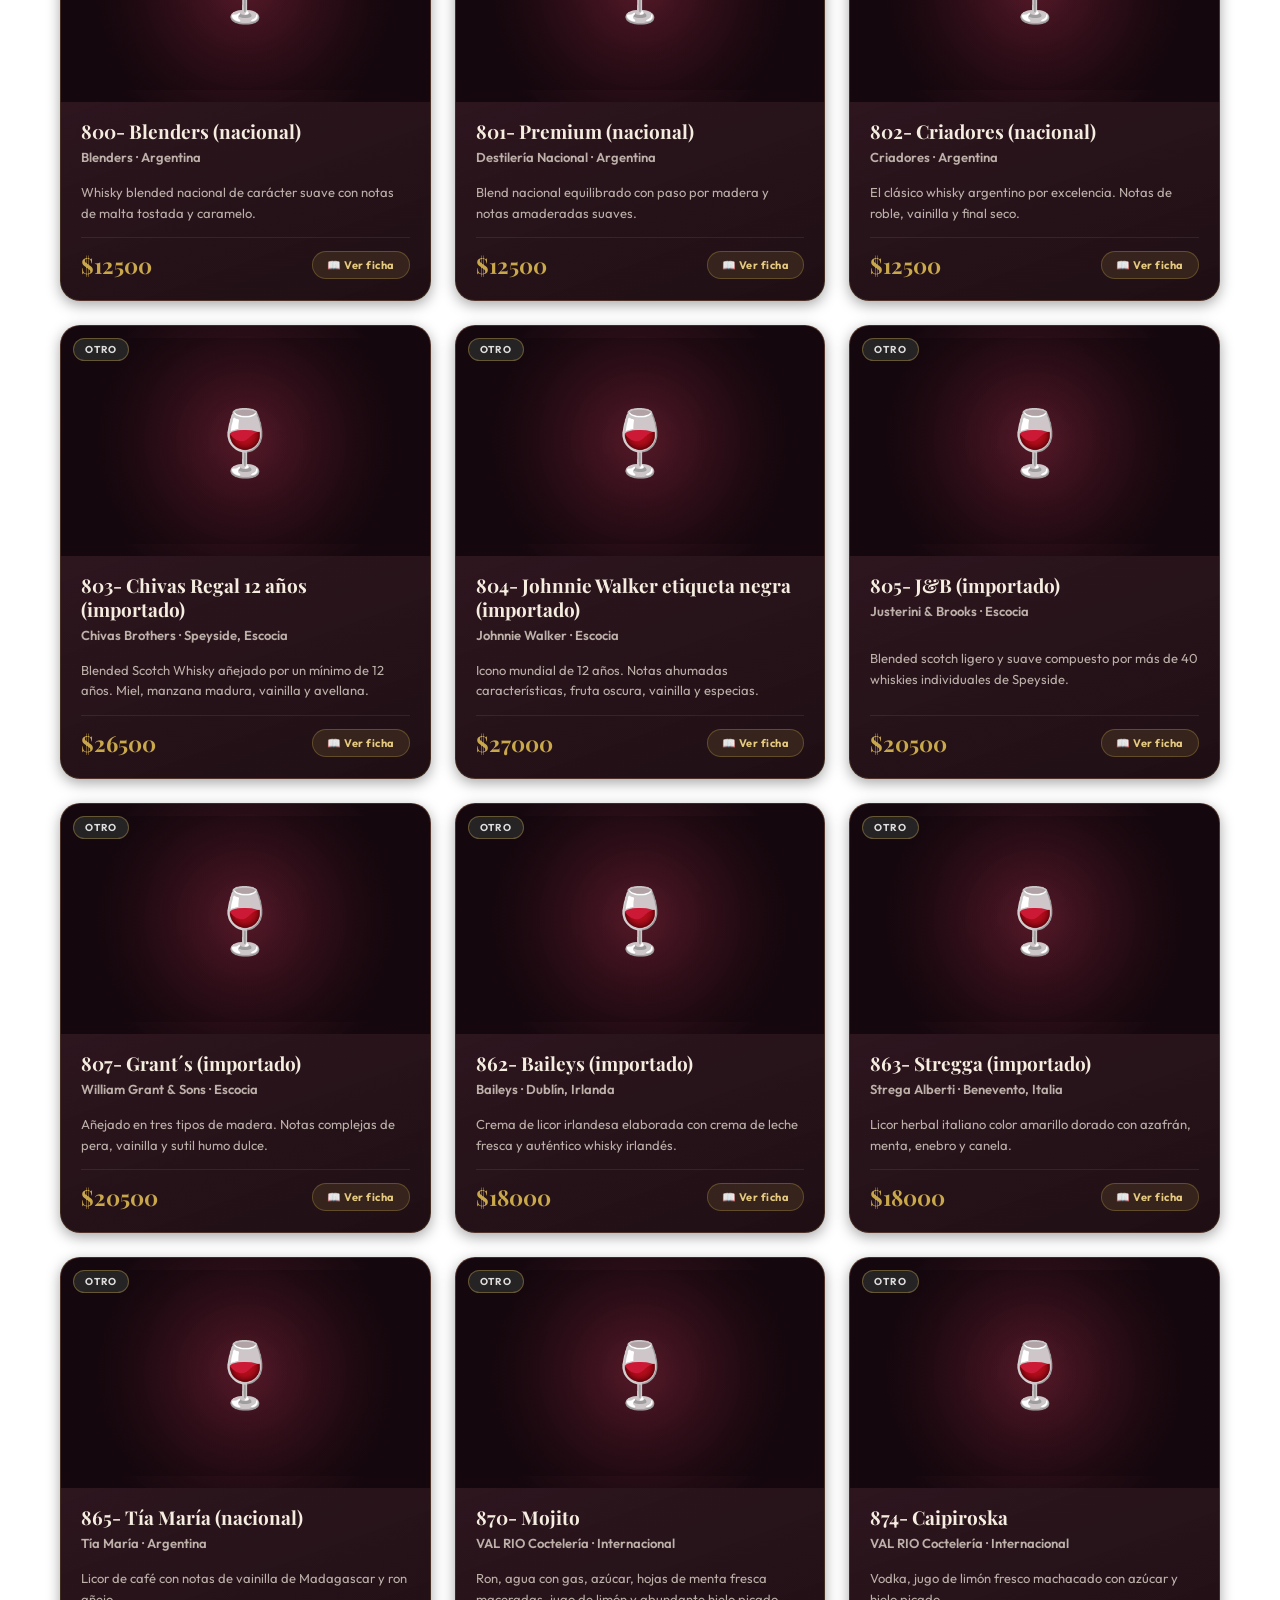
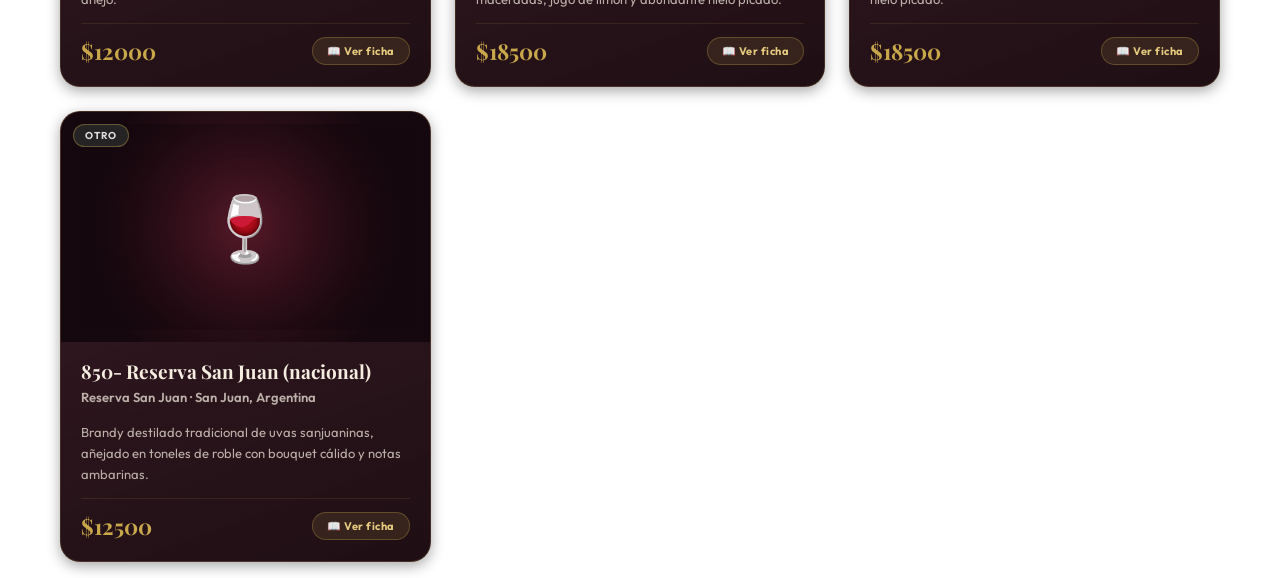
==== commit 663760d2: "Update local name in index.html" ====
--- a/index.html
+++ b/index.html
@@ -1136,7 +1136,7 @@
     </div>
 
     <script>
-        const NOMBRE_LOCAL = "Cava de Vinos VAL RIO";
+        const NOMBRE_LOCAL = "Cava de Vinos VALeRIO";
 
         // Detección dinámica de GitHub
         const host = window.location.hostname;
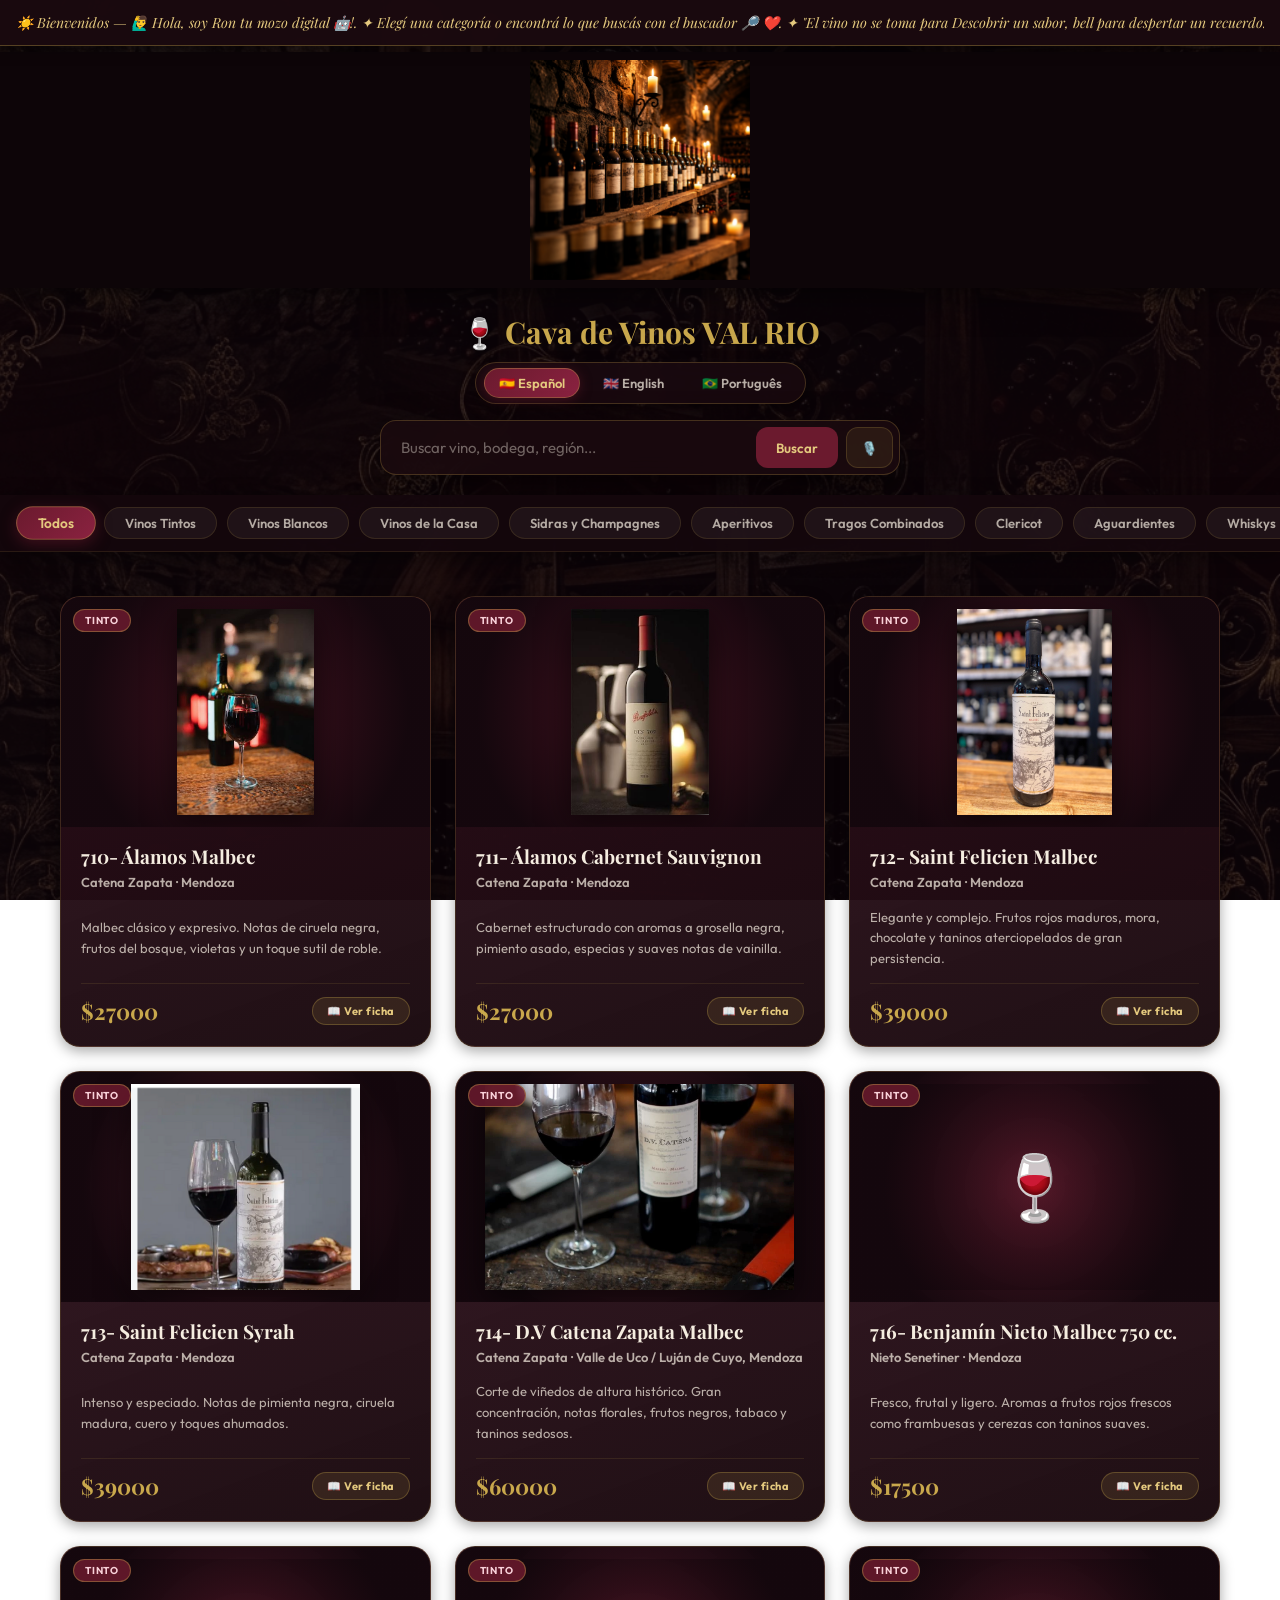
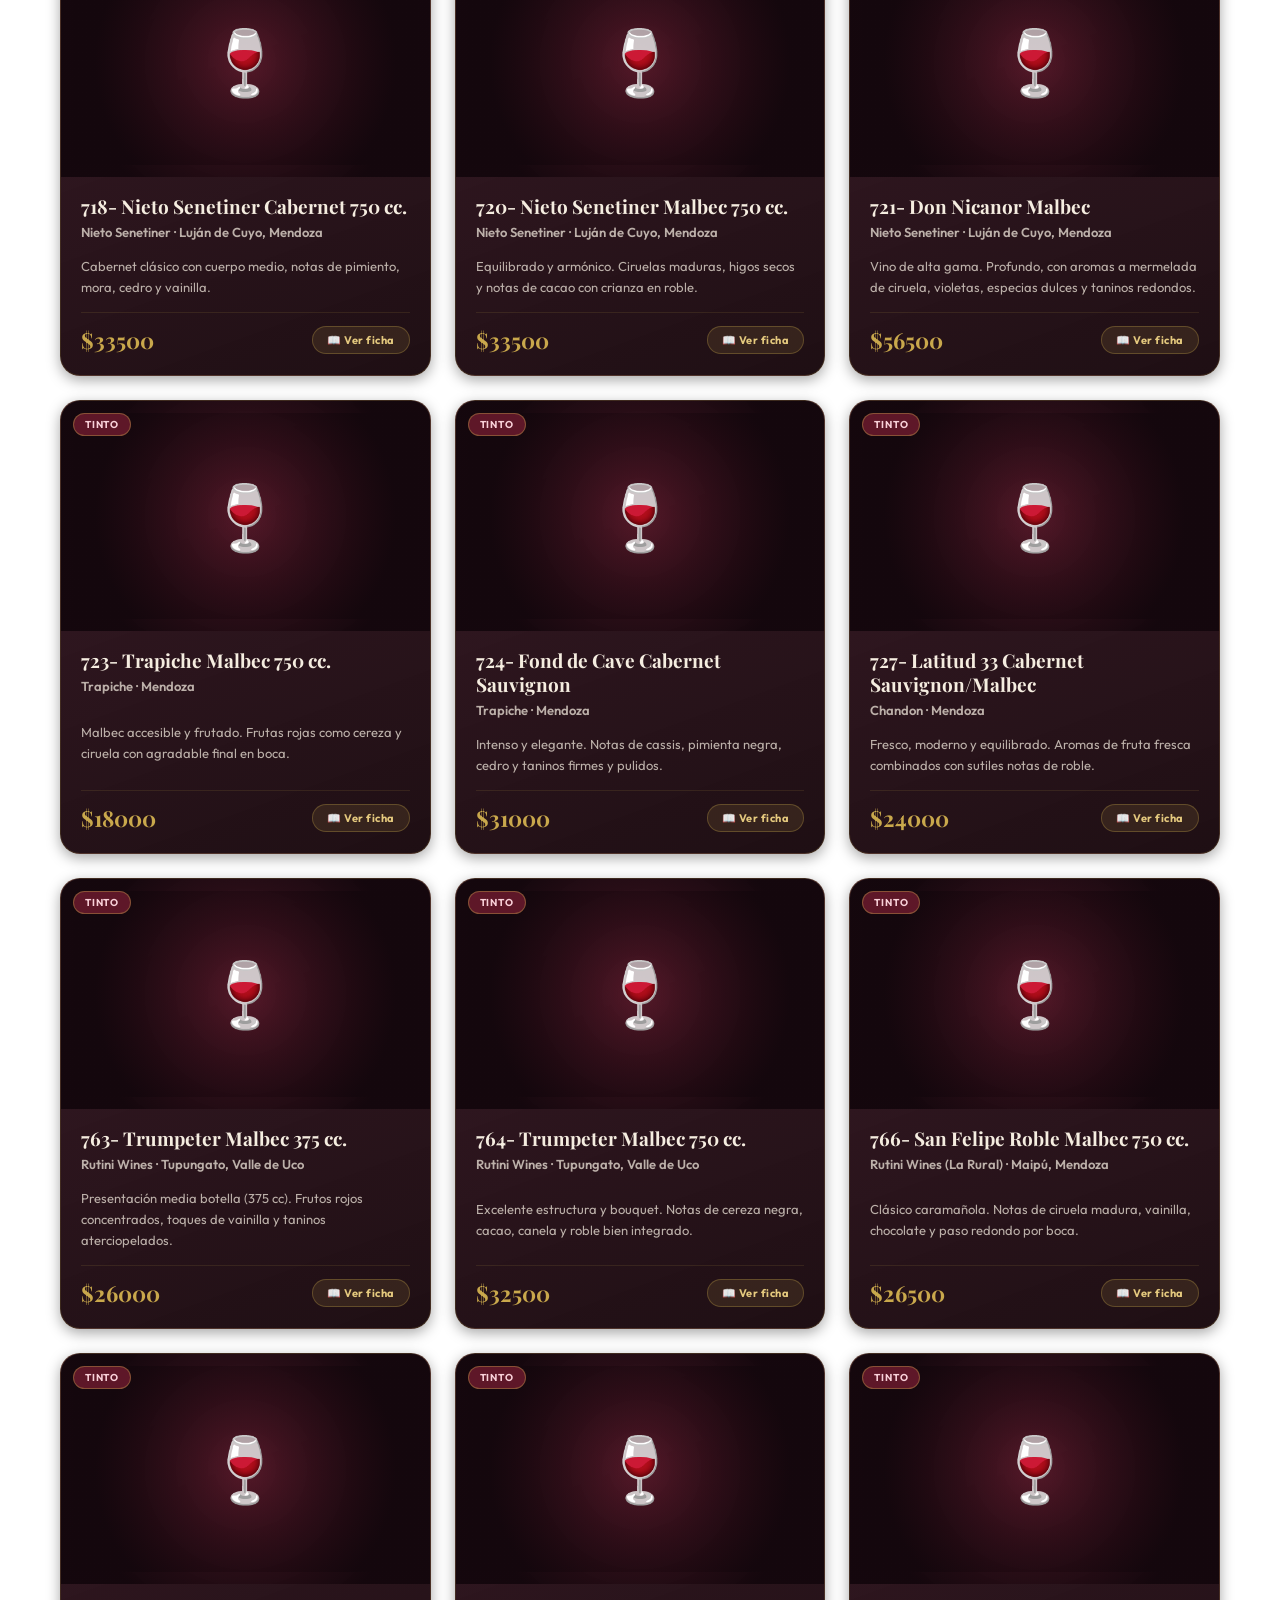
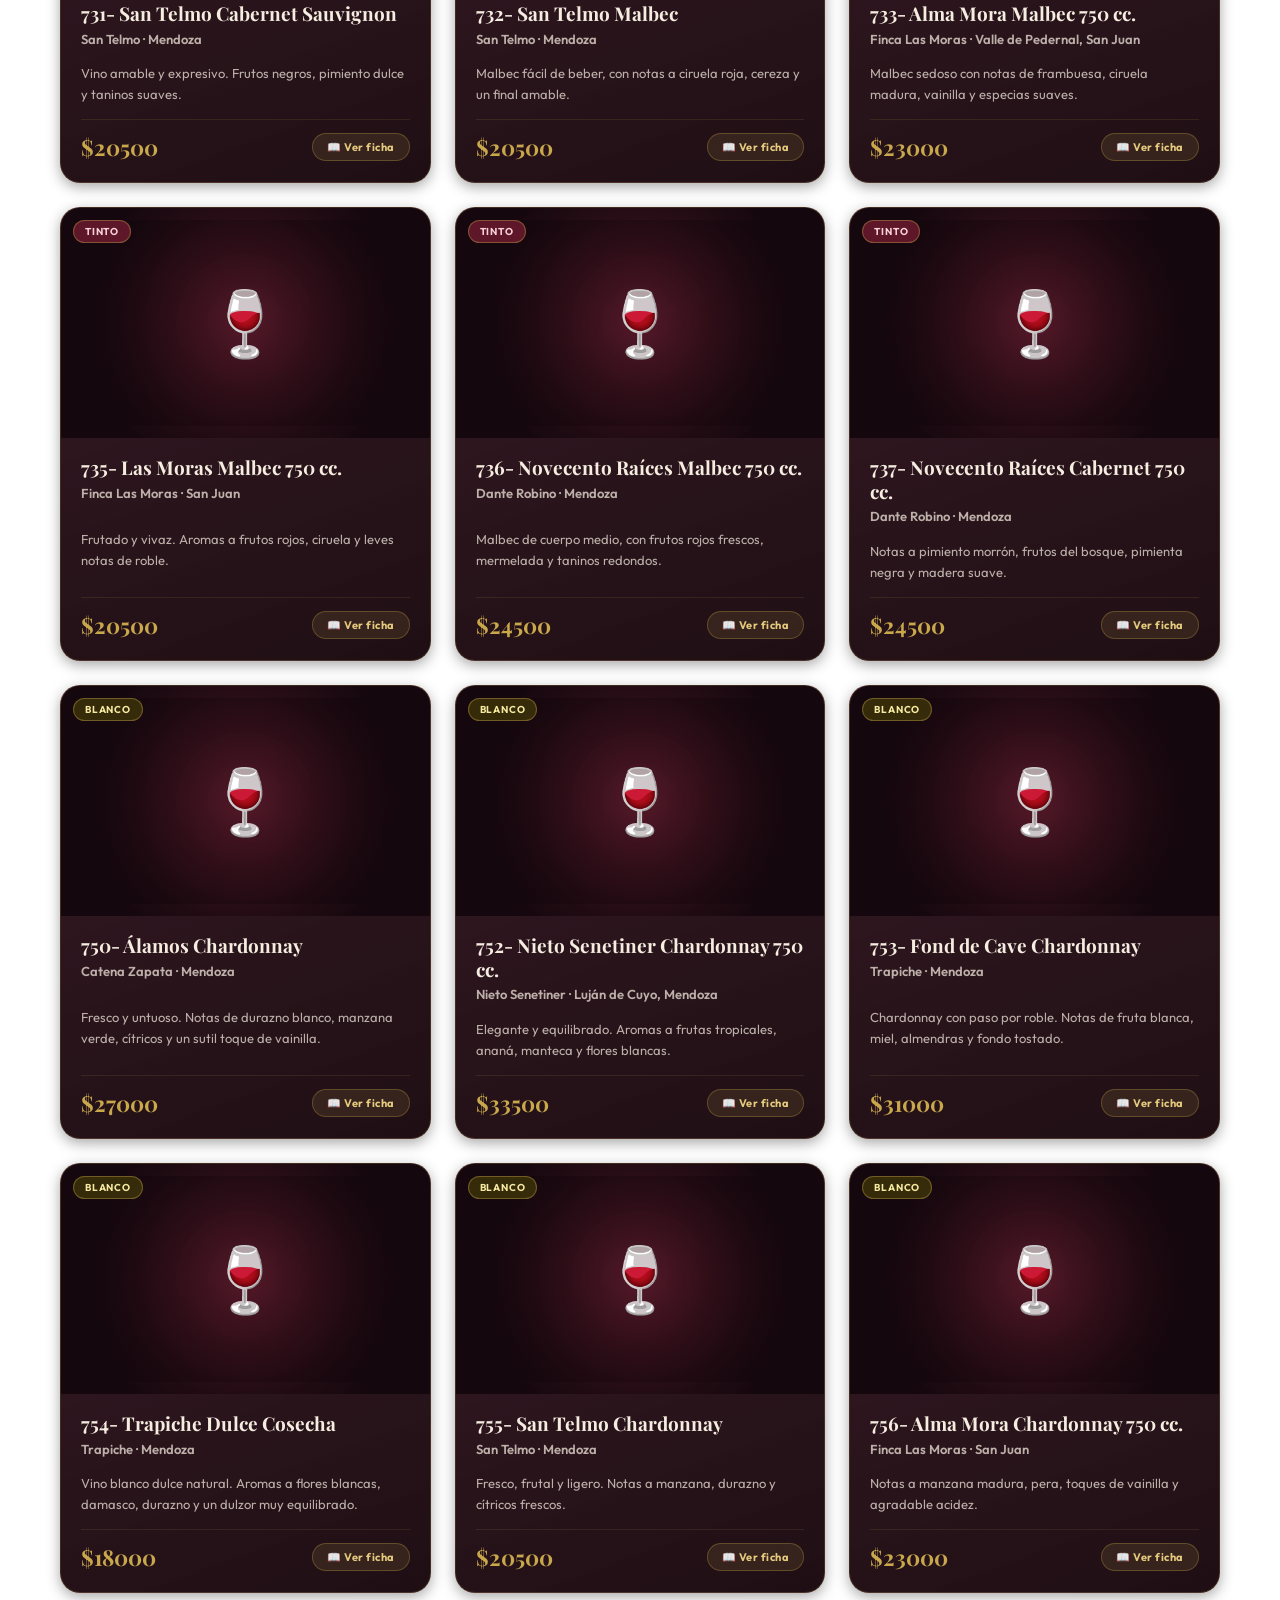
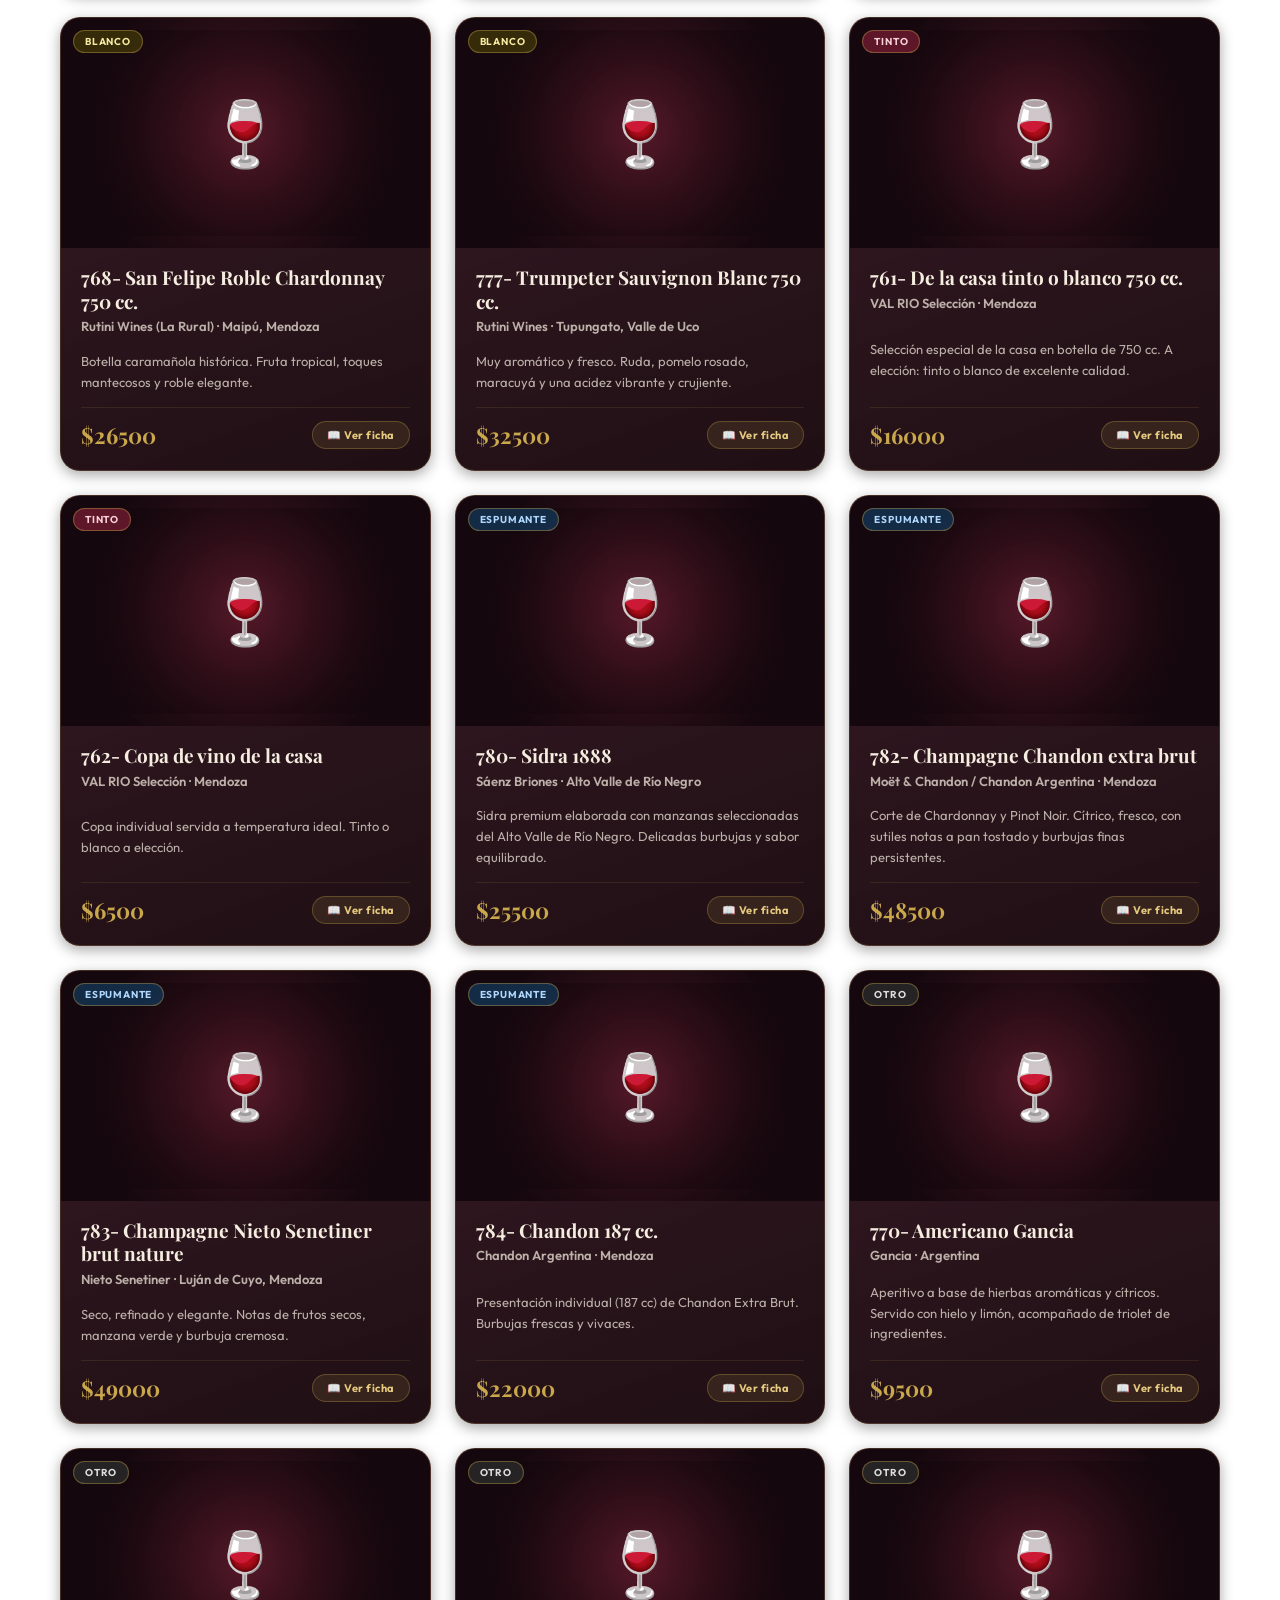
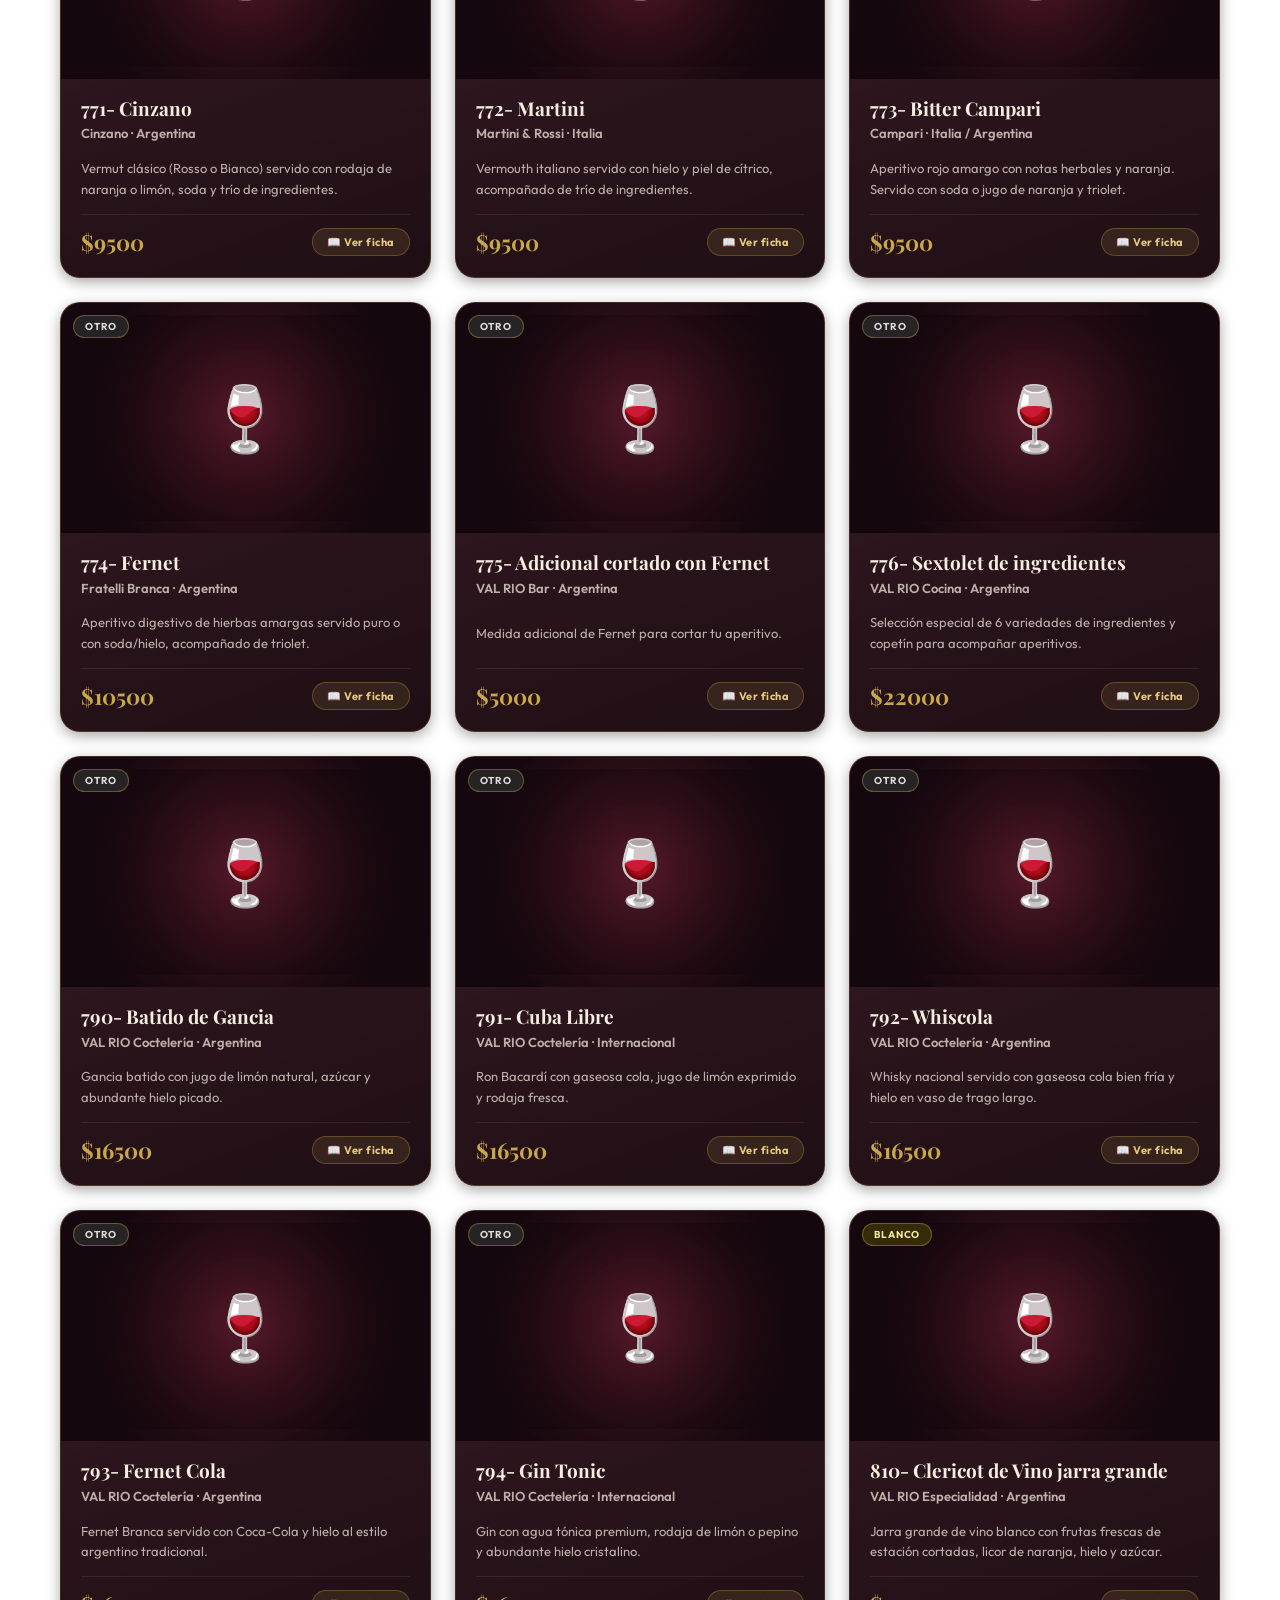
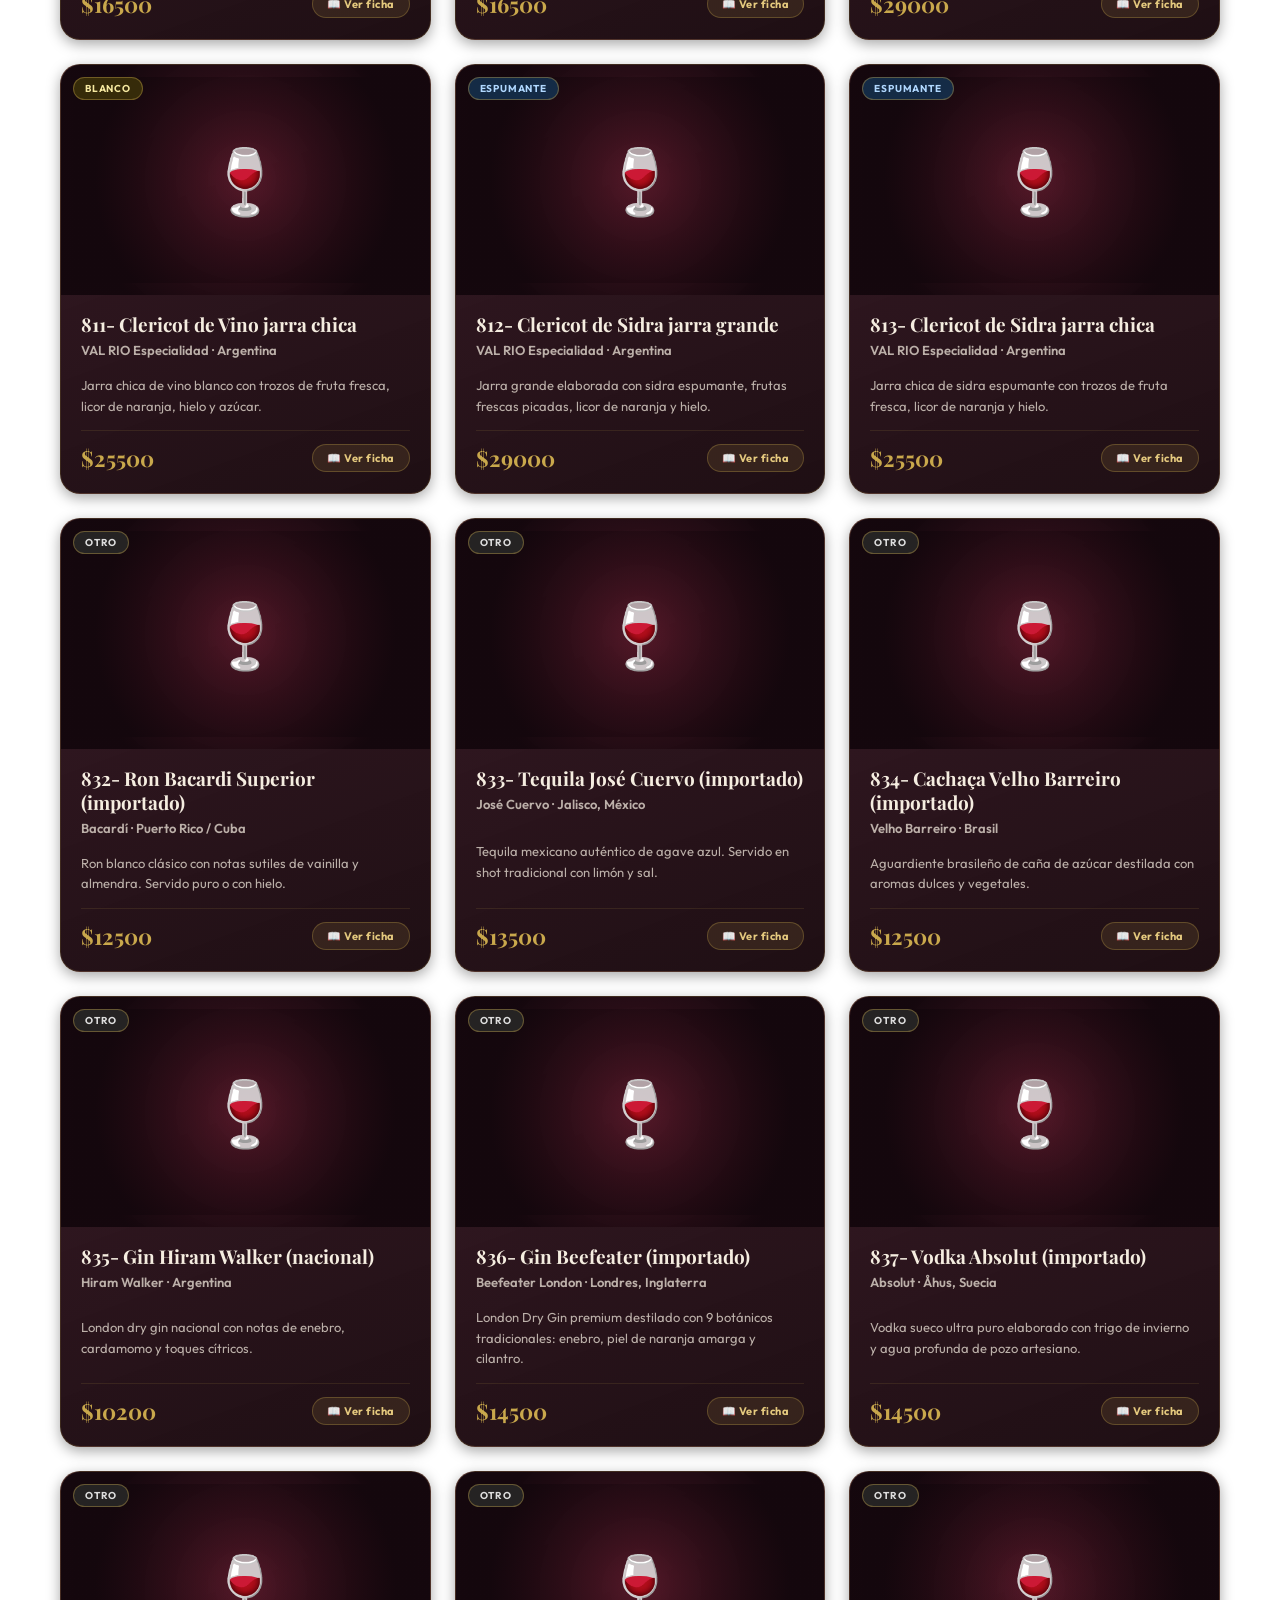
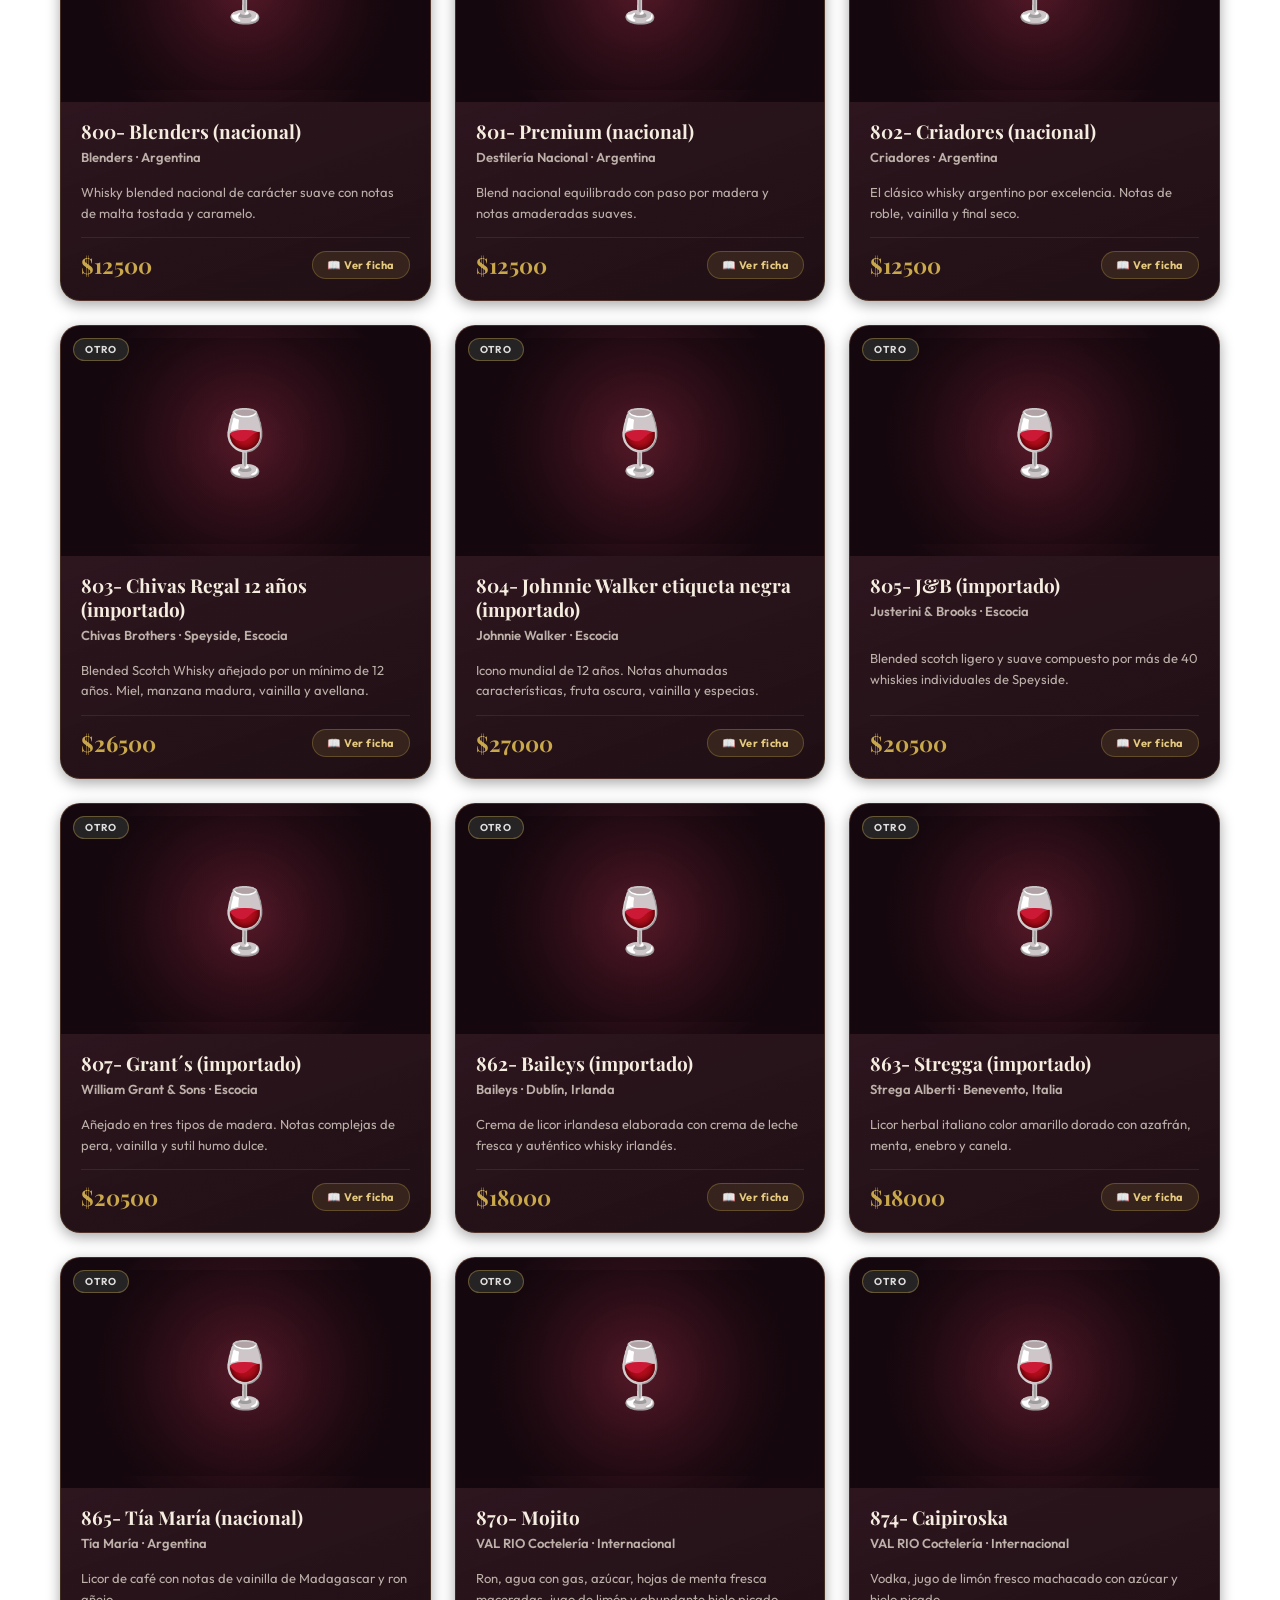
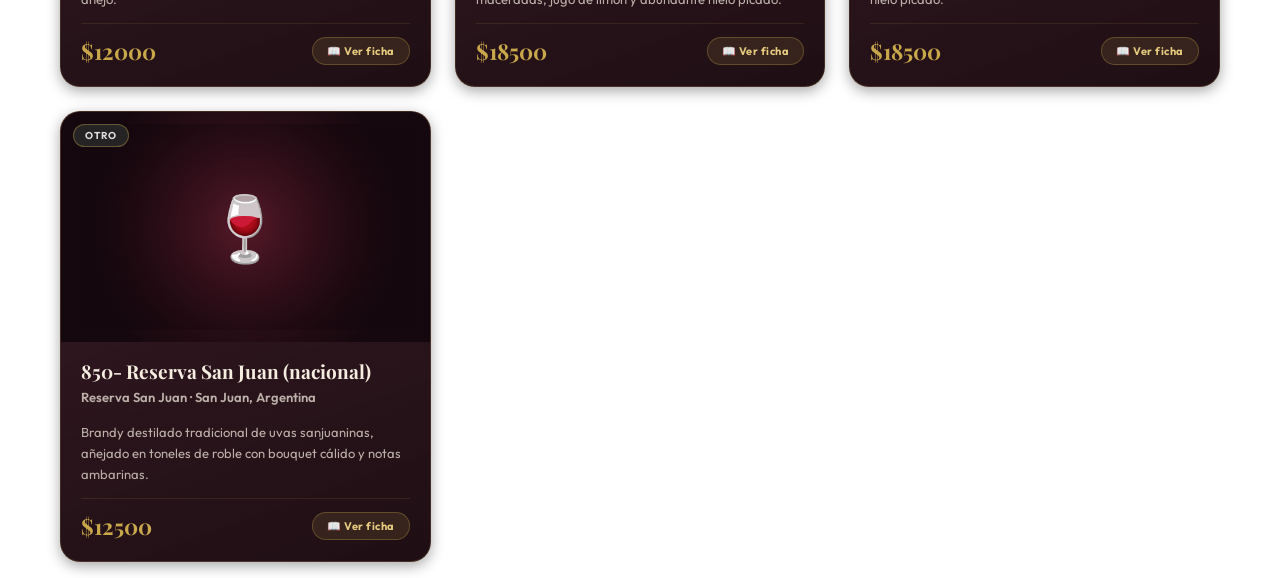
==== commit 65b9ad40: "Add crianza styling and update local name Added styling for crianza section and updated translations" ====
--- a/index.html
+++ b/index.html
@@ -325,6 +325,47 @@
             border-radius: 14px;
         }
 
+        /* ========== CRIANZA / BARRICA ========== */
+        .mv-crianza-box {
+            display: flex;
+            align-items: center;
+            gap: 12px;
+            background: linear-gradient(135deg, rgba(201, 168, 76, 0.12), rgba(107, 26, 46, 0.28));
+            border: 1px solid rgba(201, 168, 76, 0.35);
+            border-radius: 14px;
+            padding: 11px 16px;
+            margin: 0 0 16px;
+            text-align: left;
+            box-shadow: 0 4px 14px rgba(0, 0, 0, 0.25);
+        }
+
+        .mv-crianza-icon {
+            font-size: 24px;
+            flex-shrink: 0;
+            filter: drop-shadow(0 2px 4px rgba(0,0,0,0.5));
+        }
+
+        .mv-crianza-content {
+            display: flex;
+            flex-direction: column;
+            gap: 2px;
+        }
+
+        .mv-crianza-label {
+            font-size: 10px;
+            font-weight: 700;
+            text-transform: uppercase;
+            letter-spacing: 1.2px;
+            color: var(--gold);
+        }
+
+        .mv-crianza-val {
+            font-size: 13.5px;
+            color: var(--cream);
+            font-weight: 500;
+            line-height: 1.4;
+        }
+
         .mv-footer {
             display: flex;
             justify-content: space-between;
@@ -1136,7 +1177,7 @@
     </div>
 
     <script>
-        const NOMBRE_LOCAL = "Cava de Vinos VALeRIO";
+        const NOMBRE_LOCAL = "Cava de Vinos VAL RIO";
 
         // Detección dinámica de GitHub
         const host = window.location.hostname;
@@ -1172,6 +1213,7 @@
                 sommelierTitle: "🍷 Sommelier Digital",
                 sommelierSub: "Selección y sugerencias de hoy",
                 notasCata: "🍇 Notas de Cata",
+                crianzaLabel: "🪵 Crianza / Barrica",
                 historia: "📖 Historia",
                 maridaje: "🍽️ Maridaje Recomendado",
                 sinResultados: "No se encontraron vinos.",
@@ -1190,6 +1232,7 @@
                 sommelierTitle: "🍷 Digital Sommelier",
                 sommelierSub: "Today's selection & recommendations",
                 notasCata: "🍇 Tasting Notes",
+                crianzaLabel: "🪵 Aging / Oak",
                 historia: "📖 History",
                 maridaje: "🍽️ Recommended Pairing",
                 sinResultados: "No wines found.",
@@ -1208,6 +1251,7 @@
                 sommelierTitle: "🍷 Sommelier Digital",
                 sommelierSub: "Seleção e recomendações de hoje",
                 notasCata: "🍇 Notas de Degustação",
+                crianzaLabel: "🪵 Envelhecimento / Carvalho",
                 historia: "📖 História",
                 maridaje: "🍽️ Harmonização Recomendada",
                 sinResultados: "Nenhum vinho encontrado.",
@@ -1314,6 +1358,16 @@
 
                         <div class="mv-section-label">${t.notasCata}</div>
                         <p class="mv-text">${v.descripcion || ''}</p>
+
+                        ${v.crianza ? `
+                        <div class="mv-crianza-box">
+                            <span class="mv-crianza-icon">🪵</span>
+                            <div class="mv-crianza-content">
+                                <span class="mv-crianza-label">${t.crianzaLabel || 'Crianza / Barrica'}</span>
+                                <span class="mv-crianza-val">${v.crianza}</span>
+                            </div>
+                        </div>
+                        ` : ''}
 
                         ${v.historia ? `
                         <hr class="mv-divider">
@@ -1469,6 +1523,7 @@
                         precio: v.precio || v.price || v.preco || '0',
                         imagen: v.imagen || v.image || v.imagem || '',
                         descripcion: v.descripcion || v.description || v.descricao || '',
+                        crianza: v.crianza || v.aging || v.envelhecimento || '',
                         historia: v.historia || v.history || '',
                         maridaje: v.maridaje || v.pairing || v.harmonizacao || '',
                         categoria: v.categoria || v.category || 'Vinos'
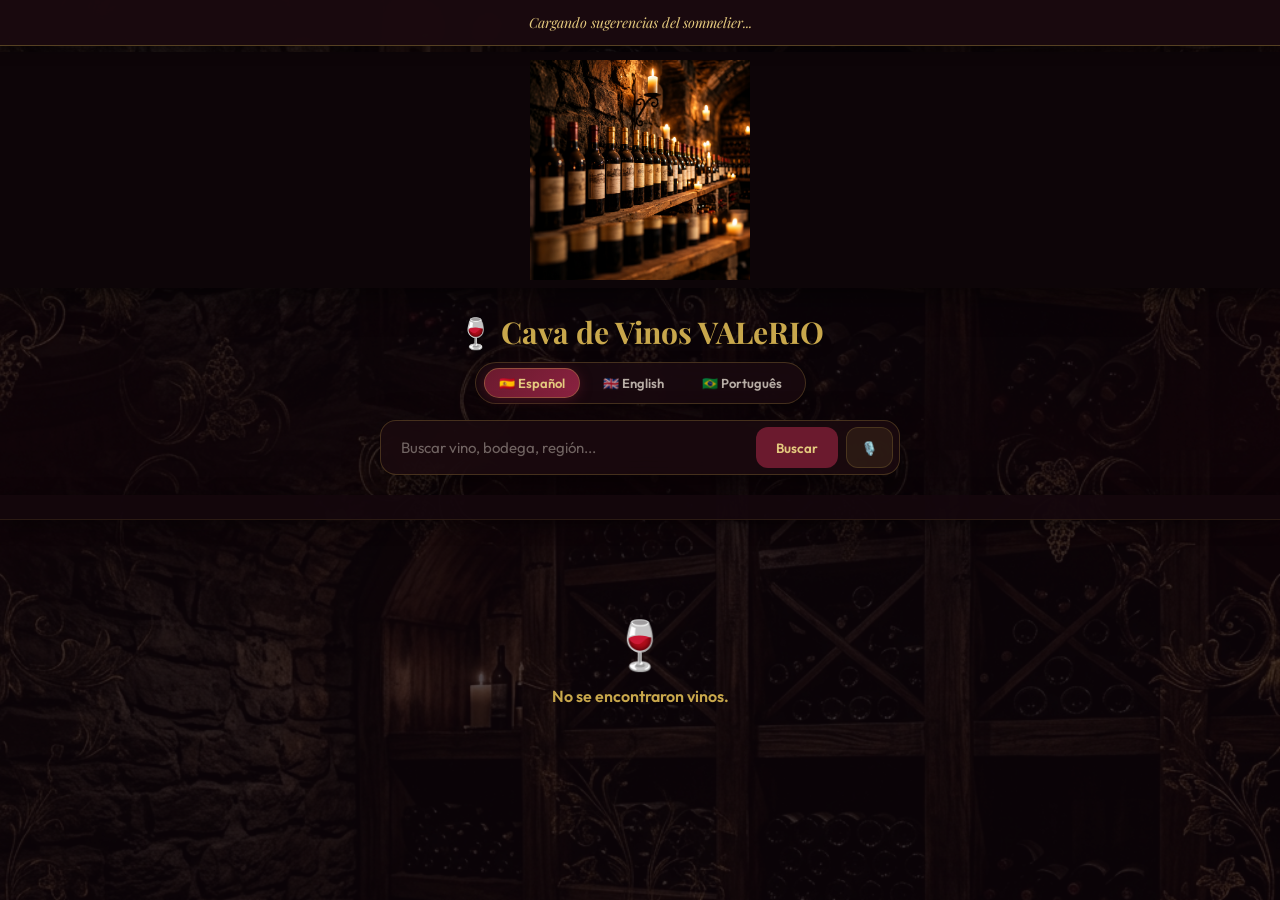
==== commit 4df37594: "Update index.html" ====
--- a/index.html
+++ b/index.html
@@ -1177,7 +1177,7 @@
     </div>
 
     <script>
-        const NOMBRE_LOCAL = "Cava de Vinos VAL RIO";
+        const NOMBRE_LOCAL = "Cava de Vinos VALeRIO";
 
         // Detección dinámica de GitHub
         const host = window.location.hostname;
